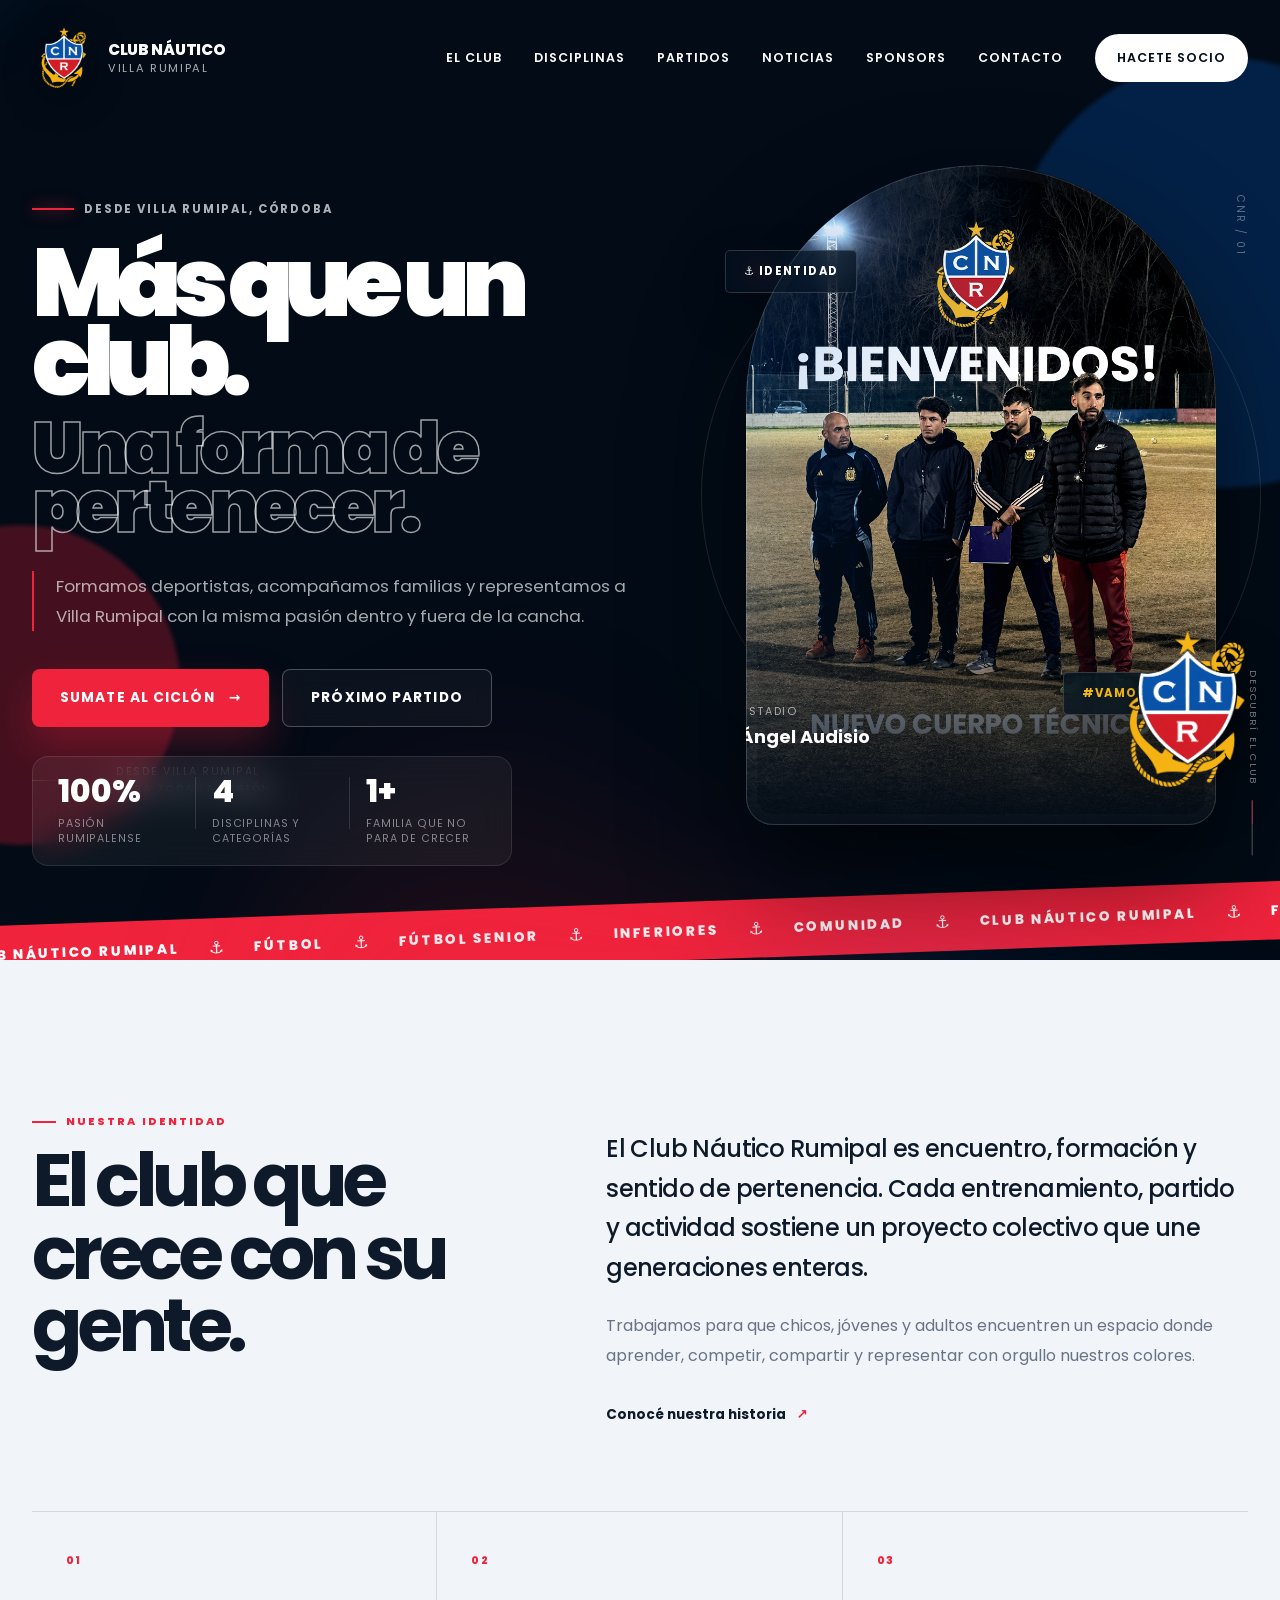
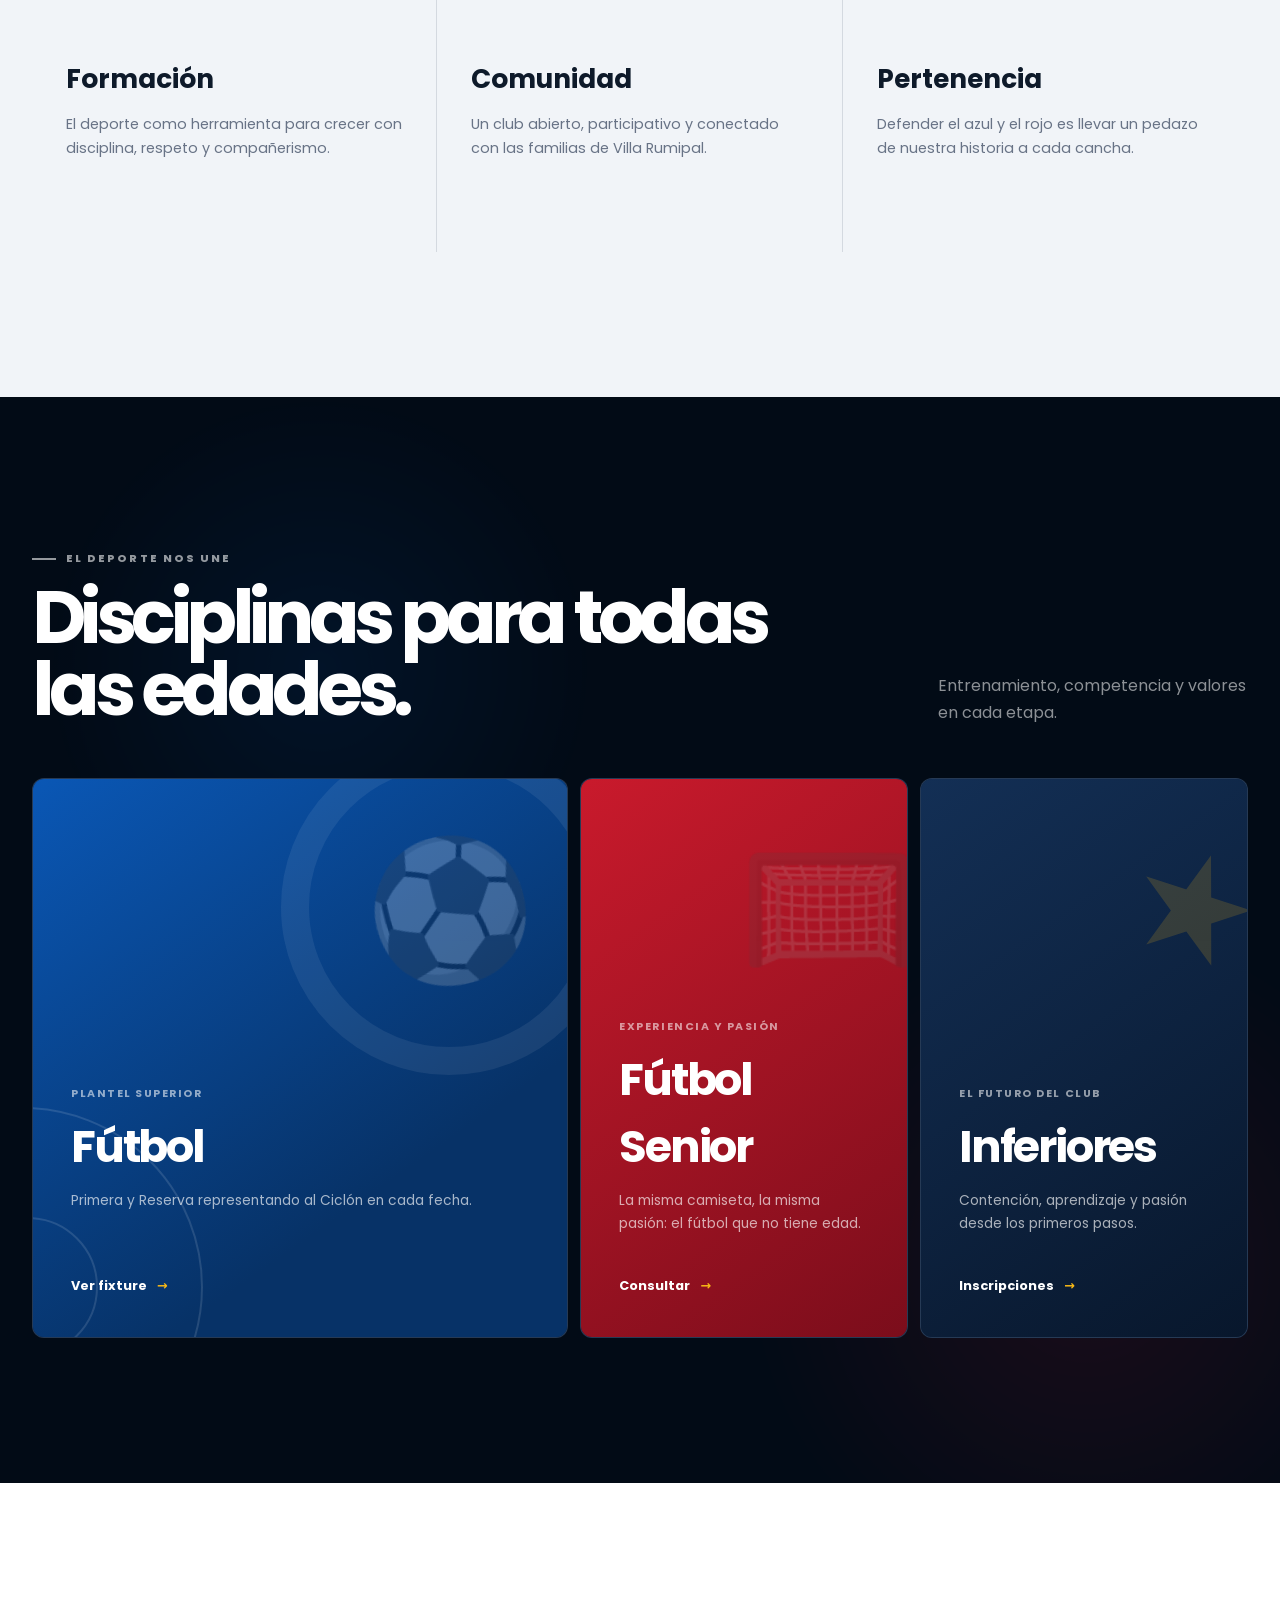
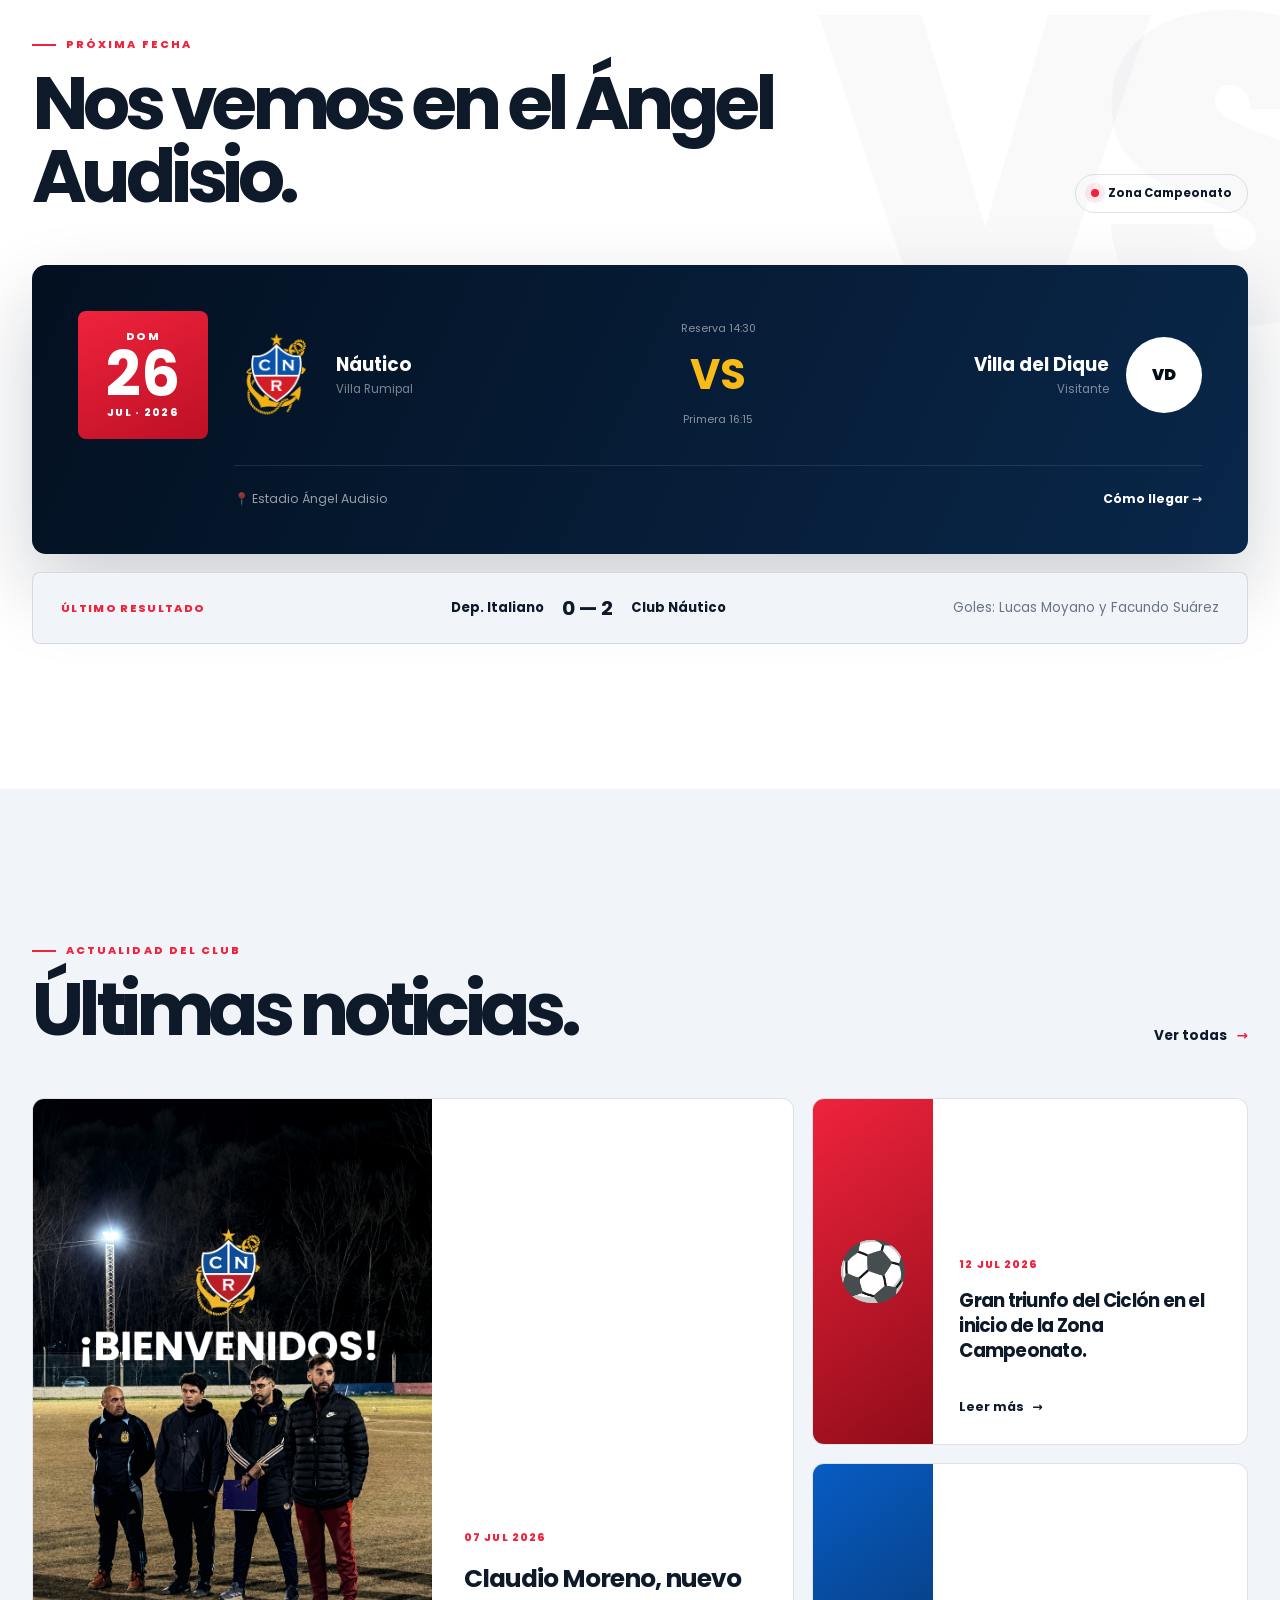
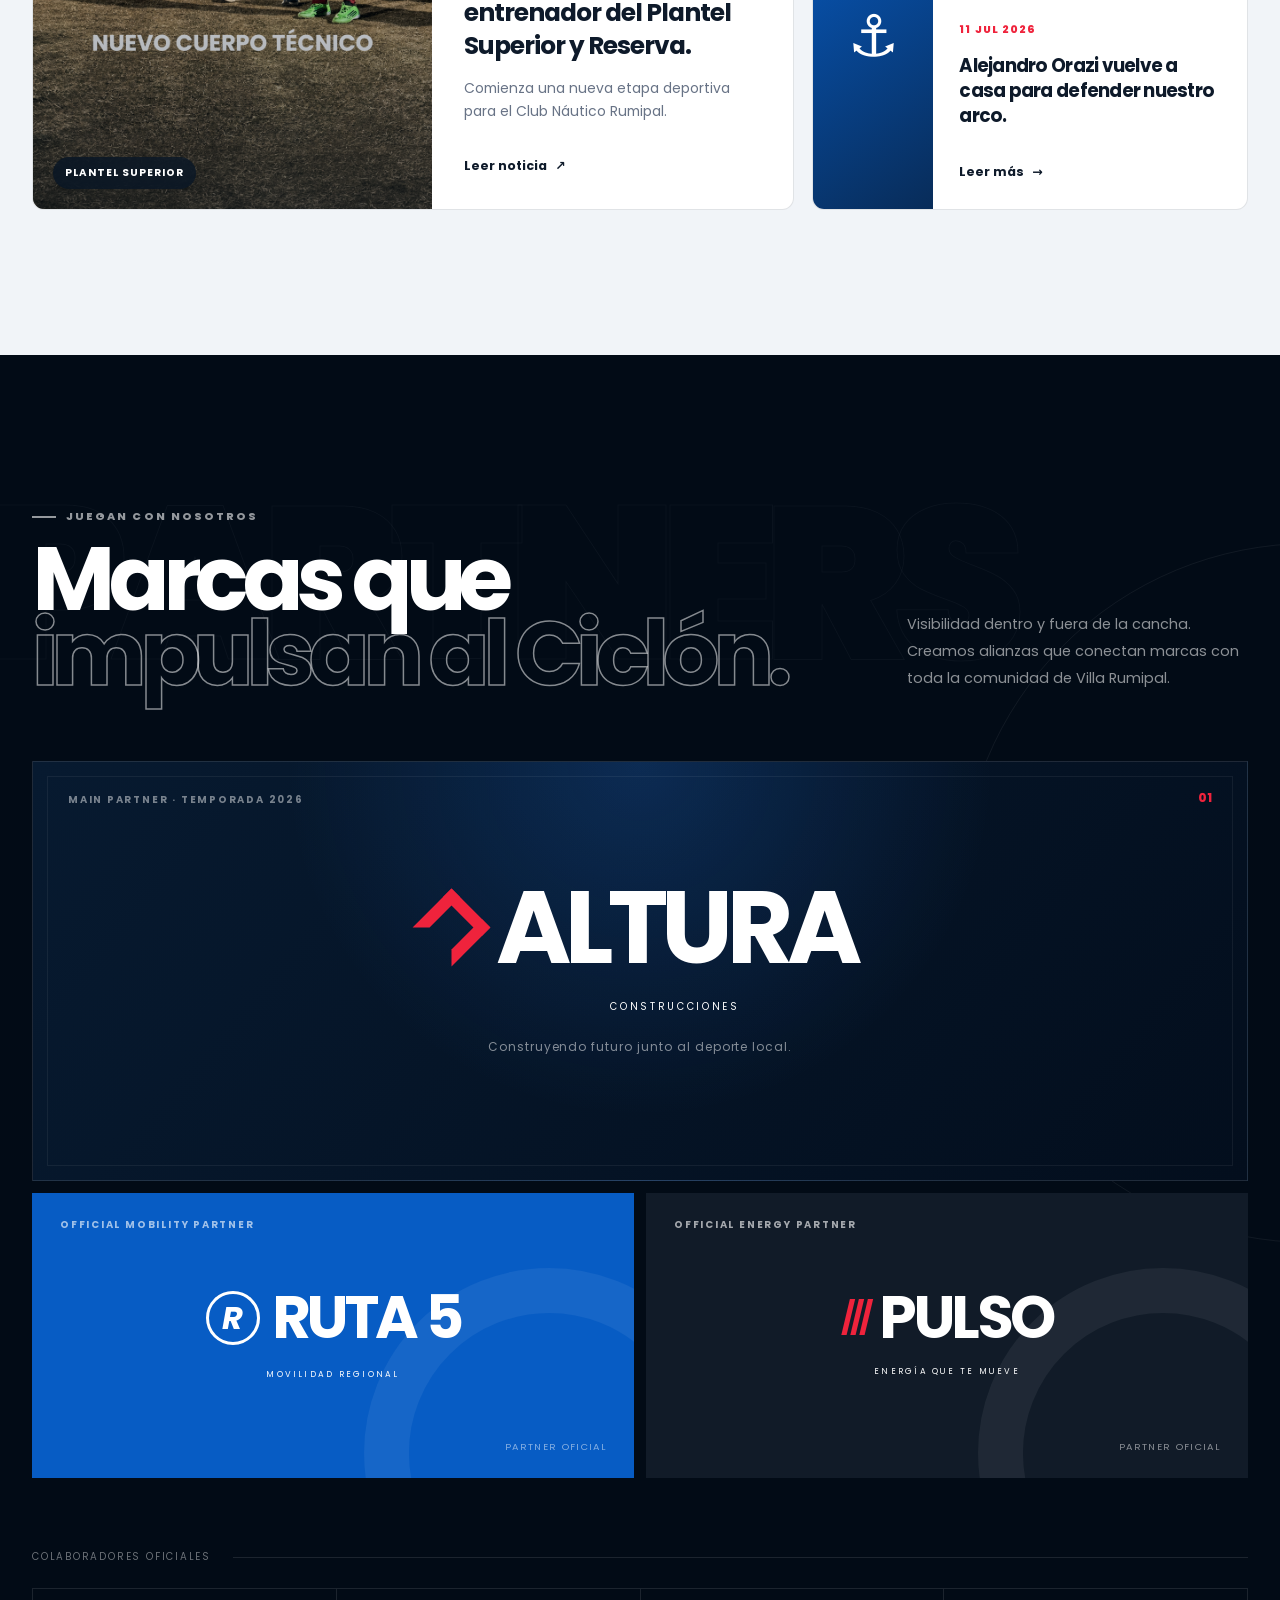
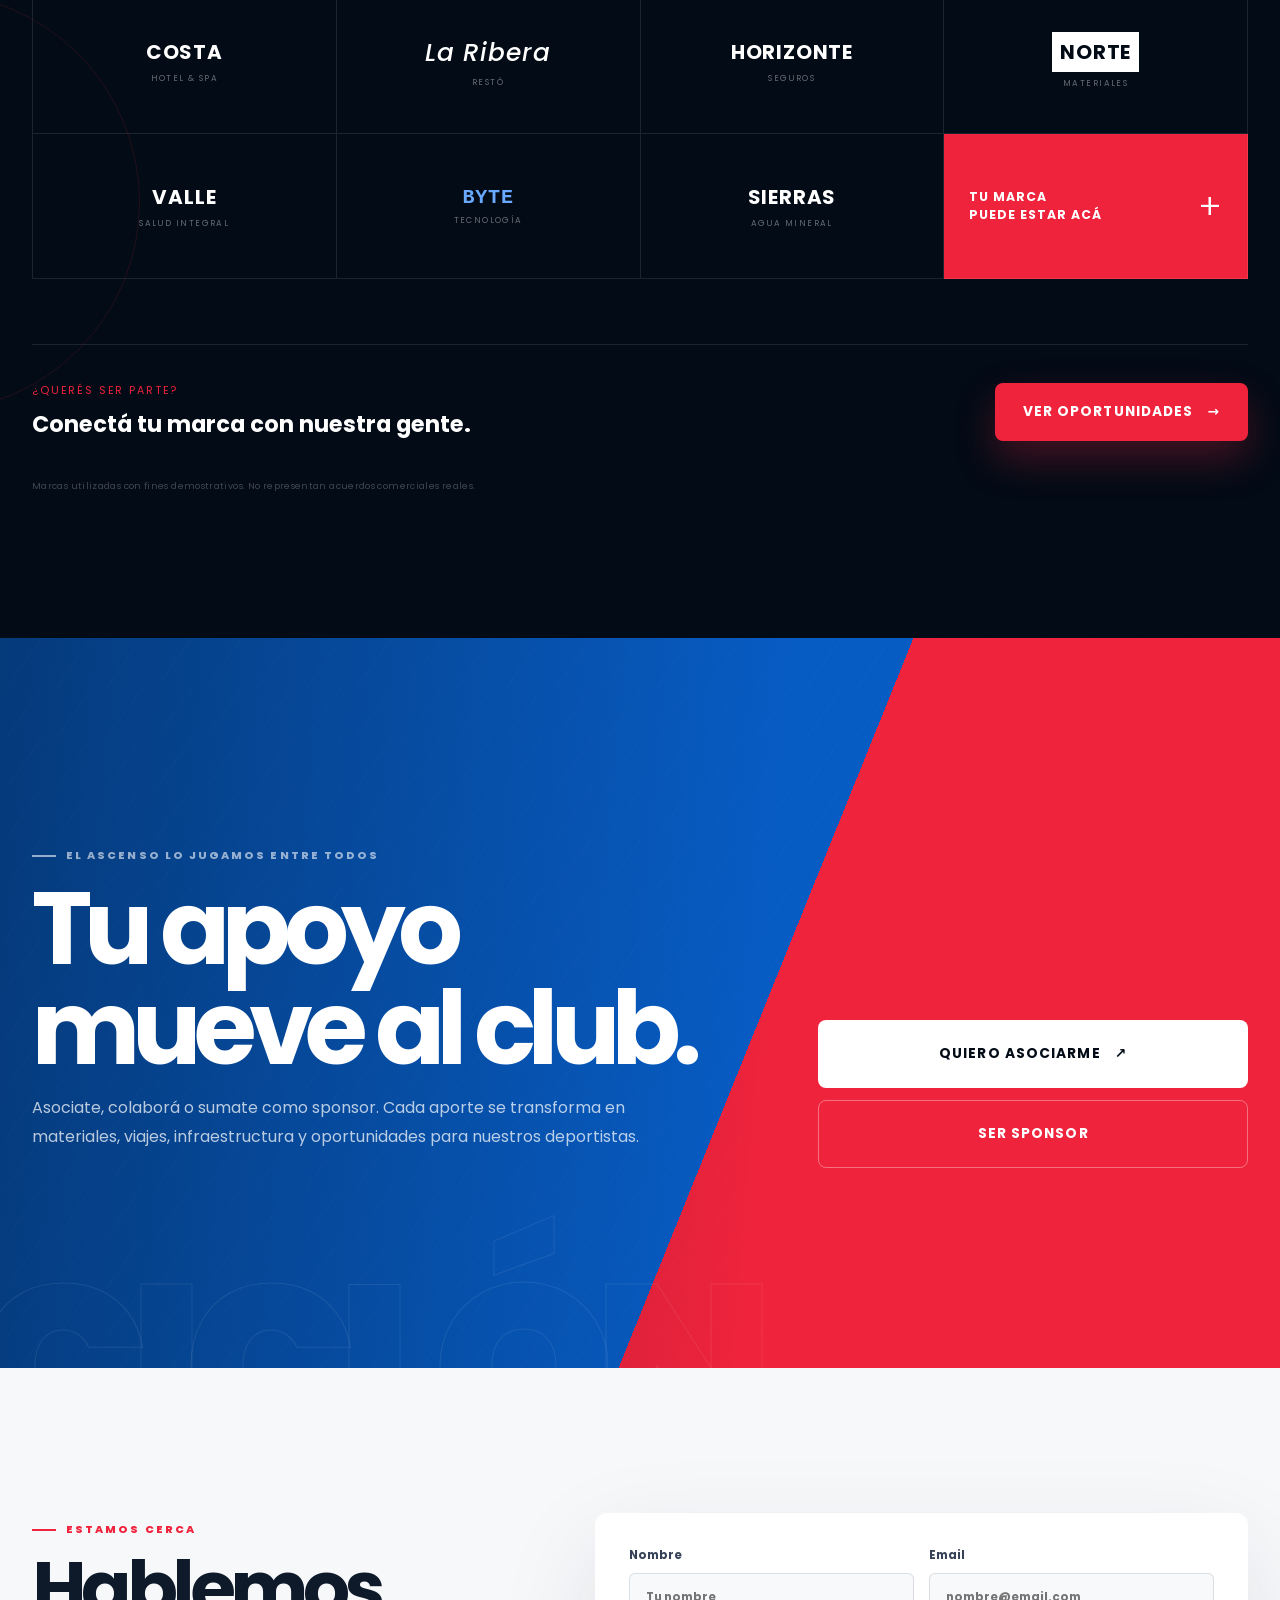
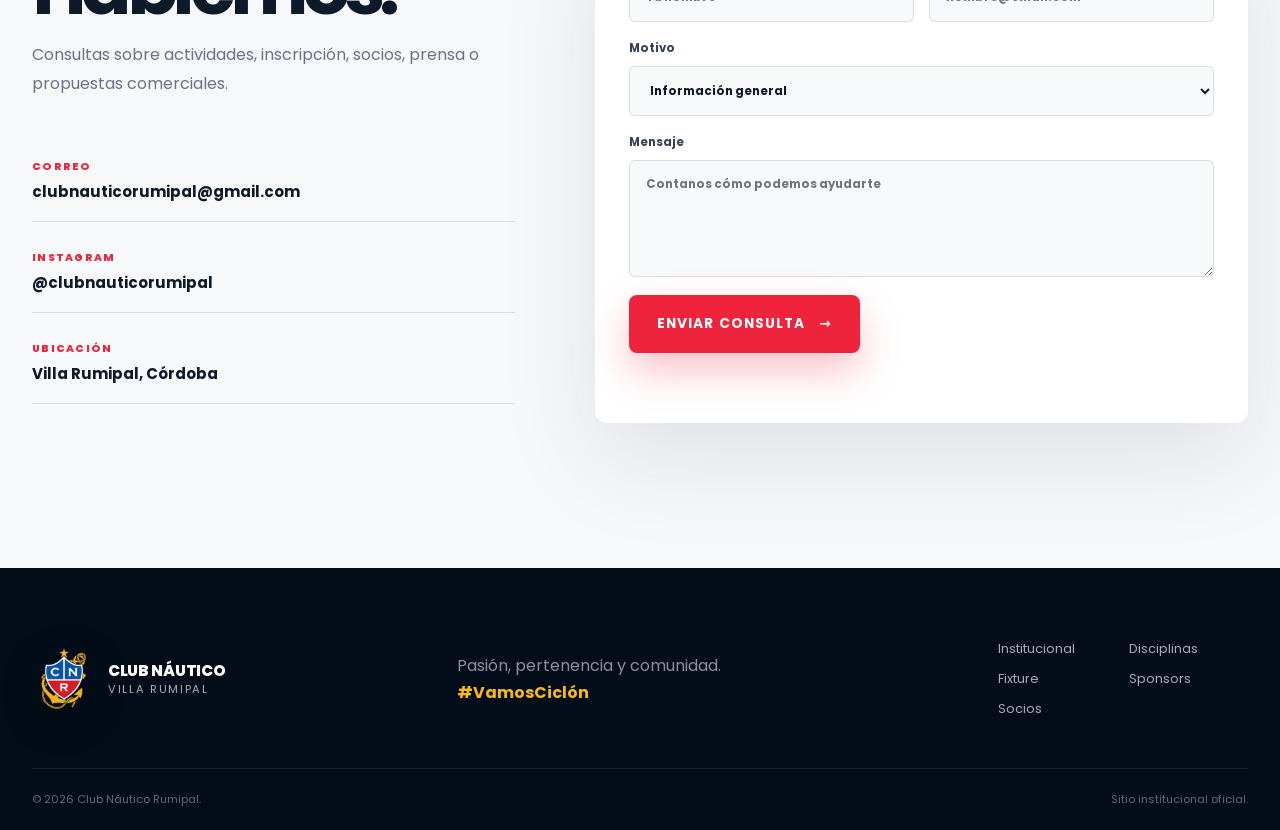
==== index.html @ 35b61c38 "Reemplazar Hockey por Fútbol Senior Co-Authored-By: Claude Opus 5.5 <noreply@anthropic.com>" ====
<!DOCTYPE html>
<html lang="es">
<head>
  <meta charset="UTF-8" />
  <meta name="viewport" content="width=device-width, initial-scale=1.0" />
  <meta name="description" content="Sitio institucional del Club Náutico Rumipal. Fútbol, fútbol senior, inferiores, socios y comunidad." />
  <meta name="theme-color" content="#07172d" />
  <title>Club Náutico Rumipal | #VamosCiclón</title>

  <link rel="preconnect" href="https://fonts.googleapis.com" />
  <link rel="preconnect" href="https://fonts.gstatic.com" crossorigin />
  <link href="https://fonts.googleapis.com/css2?family=Poppins:wght@400;500;600;700;800;900&display=swap" rel="stylesheet" />
  <link rel="icon" href="assets/logo-nautico.png" />
  <link rel="stylesheet" href="styles.css" />
</head>
<body>
  <div class="ambient-cursor" aria-hidden="true"></div>
  <div class="page-loader" aria-hidden="true">
    <img src="assets/logo-nautico.png" alt="" />
  </div>

  <header class="site-header" id="inicio">
    <div class="header-progress" aria-hidden="true"></div>
    <div class="container nav-wrap">
      <a class="brand" href="#inicio" aria-label="Club Náutico Rumipal, volver al inicio">
        <img src="assets/logo-nautico.png" alt="Escudo del Club Náutico Rumipal" />
        <span>
          <strong>Club Náutico</strong>
          <small>Villa Rumipal</small>
        </span>
      </a>

      <button class="menu-toggle" type="button" aria-label="Abrir menú" aria-expanded="false">
        <span></span><span></span>
      </button>

      <nav class="main-nav" aria-label="Navegación principal">
        <a href="#club">El club</a>
        <a href="#disciplinas">Disciplinas</a>
        <a href="#partidos">Partidos</a>
        <a href="noticias.html">Noticias</a>
        <a href="marcas.html">Sponsors</a>
        <a href="#contacto">Contacto</a>
        <a class="nav-cta" href="#socios">Hacete socio</a>
      </nav>
    </div>
  </header>

  <main>
    <section class="hero" aria-labelledby="hero-title">
      <div class="hero-grid" aria-hidden="true"></div>
      <div class="hero-glow hero-glow-blue" aria-hidden="true"></div>
      <div class="hero-glow hero-glow-red" aria-hidden="true"></div>

      <div class="container hero-content">
        <div class="hero-copy reveal">
          <div class="eyebrow"><span></span> Desde Villa Rumipal, Córdoba</div>
          <h1 id="hero-title">
            Más que un club.<br />
            <span>Una forma de pertenecer.</span>
          </h1>
          <p>
            Formamos deportistas, acompañamos familias y representamos a Villa Rumipal
            con la misma pasión dentro y fuera de la cancha.
          </p>
          <div class="hero-actions">
            <a class="button button-primary" href="#socios">Sumate al Ciclón <span>→</span></a>
            <a class="button button-ghost" href="#partidos">Próximo partido</a>
          </div>

          <div class="hero-proof">
            <span class="proof-line"></span>
            <p>Desde Villa Rumipal<br><strong>para toda la región</strong></p>
          </div>

          <div class="hero-metrics" aria-label="Datos destacados del club">
            <article>
              <strong data-counter="100">0</strong><span>%</span>
              <small>pasión rumipalense</small>
            </article>
            <article>
              <strong data-counter="4">0</strong>
              <small>disciplinas y categorías</small>
            </article>
            <article>
              <strong data-counter="1">0</strong><span>+</span>
              <small>familia que no para de crecer</small>
            </article>
          </div>
        </div>

        <div class="hero-visual reveal reveal-delay-1">
          <span class="visual-index">CNR / 01</span>
          <div class="visual-orbit orbit-one"></div>
          <div class="visual-orbit orbit-two"></div>
          <div class="hero-photo">
            <img src="assets/portada-nct.png" alt="Cuerpo técnico del Club Náutico Rumipal en el Estadio Ángel Audisio" />
            <div class="photo-shade"></div>
            <div class="photo-badge">
              <span>Estadio</span>
              <strong>Ángel Audisio</strong>
            </div>
          </div>
          <img class="hero-shield" src="assets/logo-nautico.png" alt="" aria-hidden="true" />
          <div class="floating-tag floating-tag-top">⚓ Identidad</div>
          <div class="floating-tag floating-tag-bottom">#VamosCiclón</div>
        </div>
      </div>

      <a class="scroll-cue" href="#club" aria-label="Descubrir el club">
        <span>Descubrí el club</span><i></i>
      </a>

      <div class="hero-marquee" aria-hidden="true">
        <div class="marquee-track">
          <span>CLUB NÁUTICO RUMIPAL</span><i>⚓</i><span>FÚTBOL</span><i>⚓</i><span>FÚTBOL SENIOR</span><i>⚓</i><span>INFERIORES</span><i>⚓</i><span>COMUNIDAD</span><i>⚓</i>
          <span>CLUB NÁUTICO RUMIPAL</span><i>⚓</i><span>FÚTBOL</span><i>⚓</i><span>FÚTBOL SENIOR</span><i>⚓</i><span>INFERIORES</span><i>⚓</i><span>COMUNIDAD</span><i>⚓</i>
        </div>
      </div>
    </section>

    <section class="section section-light" id="club">
      <div class="container split-layout">
        <div class="section-heading reveal">
          <span class="section-kicker">Nuestra identidad</span>
          <h2>El club que crece con su gente.</h2>
        </div>
        <div class="section-copy reveal reveal-delay-1">
          <p class="lead">
            El Club Náutico Rumipal es encuentro, formación y sentido de pertenencia.
            Cada entrenamiento, partido y actividad sostiene un proyecto colectivo que
            une generaciones enteras.
          </p>
          <p>
            Trabajamos para que chicos, jóvenes y adultos encuentren un espacio donde
            aprender, competir, compartir y representar con orgullo nuestros colores.
          </p>
          <a class="text-link" href="#historia">Conocé nuestra historia <span>↗</span></a>
        </div>
      </div>

      <div class="container value-grid" id="historia">
        <article class="value-card reveal">
          <span class="value-number">01</span>
          <h3>Formación</h3>
          <p>El deporte como herramienta para crecer con disciplina, respeto y compañerismo.</p>
        </article>
        <article class="value-card reveal reveal-delay-1">
          <span class="value-number">02</span>
          <h3>Comunidad</h3>
          <p>Un club abierto, participativo y conectado con las familias de Villa Rumipal.</p>
        </article>
        <article class="value-card reveal reveal-delay-2">
          <span class="value-number">03</span>
          <h3>Pertenencia</h3>
          <p>Defender el azul y el rojo es llevar un pedazo de nuestra historia a cada cancha.</p>
        </article>
      </div>
    </section>

    <section class="section disciplines" id="disciplinas">
      <div class="container">
        <div class="section-head-row reveal">
          <div>
            <span class="section-kicker section-kicker-light">El deporte nos une</span>
            <h2>Disciplinas para todas las edades.</h2>
          </div>
          <p>Entrenamiento, competencia y valores en cada etapa.</p>
        </div>

        <div class="discipline-grid">
          <article class="discipline-card discipline-featured reveal" tabindex="0">
            <div class="discipline-art football-art" aria-hidden="true">
              <span class="ball">⚽</span>
              <span class="field-line field-line-a"></span>
              <span class="field-line field-line-b"></span>
            </div>
            <div class="discipline-content">
              <span>Plantel superior</span>
              <h3>Fútbol</h3>
              <p>Primera y Reserva representando al Ciclón en cada fecha.</p>
              <a href="#partidos">Ver fixture <b>→</b></a>
            </div>
          </article>

          <article class="discipline-card reveal reveal-delay-1" tabindex="0">
            <div class="discipline-art senior-art" aria-hidden="true"><span>🥅</span></div>
            <div class="discipline-content">
              <span>Experiencia y pasión</span>
              <h3>Fútbol Senior</h3>
              <p>La misma camiseta, la misma pasión: el fútbol que no tiene edad.</p>
              <a href="#contacto">Consultar <b>→</b></a>
            </div>
          </article>

          <article class="discipline-card reveal reveal-delay-2" tabindex="0">
            <div class="discipline-art kids-art" aria-hidden="true"><span>★</span></div>
            <div class="discipline-content">
              <span>El futuro del club</span>
              <h3>Inferiores</h3>
              <p>Contención, aprendizaje y pasión desde los primeros pasos.</p>
              <a href="#contacto">Inscripciones <b>→</b></a>
            </div>
          </article>
        </div>
      </div>
    </section>

    <section class="section match-section" id="partidos">
      <div class="container">
        <div class="section-head-row dark reveal">
          <div>
            <span class="section-kicker">Próxima fecha</span>
            <h2>Nos vemos en el Ángel Audisio.</h2>
          </div>
          <span class="live-pill"><i></i> Zona Campeonato</span>
        </div>

        <div class="match-card reveal">
          <div class="match-date">
            <span>DOM</span>
            <strong>26</strong>
            <small>JUL · 2026</small>
          </div>

          <div class="team team-home">
            <img src="assets/logo-nautico.png" alt="Club Náutico Rumipal" />
            <div><strong>Náutico</strong><span>Villa Rumipal</span></div>
          </div>

          <div class="match-center">
            <span>Reserva 14:30</span>
            <strong>VS</strong>
            <span>Primera 16:15</span>
          </div>

          <div class="team team-away">
            <div><strong>Villa del Dique</strong><span>Visitante</span></div>
            <div class="away-placeholder" aria-label="Escudo rival no cargado">VD</div>
          </div>

          <div class="match-info">
            <span>📍 Estadio Ángel Audisio</span>
            <a href="#contacto">Cómo llegar →</a>
          </div>
        </div>

        <div class="results-strip reveal">
          <span>Último resultado</span>
          <div><b>Dep. Italiano</b><strong>0 — 2</strong><b>Club Náutico</b></div>
          <small>Goles: Lucas Moyano y Facundo Suárez</small>
        </div>
      </div>
    </section>

    <section class="section section-light" id="noticias">
      <div class="container">
        <div class="section-head-row reveal">
          <div>
            <span class="section-kicker">Actualidad del club</span>
            <h2>Últimas noticias.</h2>
          </div>
          <a class="text-link" href="noticias.html">Ver todas <span>→</span></a>
        </div>

        <div class="news-grid">
          <article class="news-card news-main reveal">
            <div class="news-image">
              <img src="assets/portada-nct.png" alt="Presentación del nuevo cuerpo técnico" />
              <span>Plantel superior</span>
            </div>
            <div class="news-content">
              <small>07 JUL 2026</small>
              <h3>Claudio Moreno, nuevo entrenador del Plantel Superior y Reserva.</h3>
              <p>Comienza una nueva etapa deportiva para el Club Náutico Rumipal.</p>
              <a href="noticias.html#nuevo-dt">Leer noticia <span>↗</span></a>
            </div>
          </article>

          <article class="news-card news-small reveal reveal-delay-1">
            <div class="news-icon news-icon-red">⚽</div>
            <div class="news-content">
              <small>12 JUL 2026</small>
              <h3>Gran triunfo del Ciclón en el inicio de la Zona Campeonato.</h3>
              <a href="noticias.html#triunfo">Leer más <span>→</span></a>
            </div>
          </article>

          <article class="news-card news-small reveal reveal-delay-2">
            <div class="news-icon news-icon-blue">⚓</div>
            <div class="news-content">
              <small>11 JUL 2026</small>
              <h3>Alejandro Orazi vuelve a casa para defender nuestro arco.</h3>
              <a href="noticias.html#regreso">Leer más <span>→</span></a>
            </div>
          </article>
        </div>
      </div>
    </section>

    <section class="section sponsors-section" id="sponsors">
      <div class="sponsor-orbit sponsor-orbit-one" aria-hidden="true"></div>
      <div class="sponsor-orbit sponsor-orbit-two" aria-hidden="true"></div>
      <div class="container">
        <div class="sponsors-heading reveal">
          <div>
            <span class="section-kicker section-kicker-light">Juegan con nosotros</span>
            <h2>Marcas que<br><em>impulsan al Ciclón.</em></h2>
          </div>
          <p>Visibilidad dentro y fuera de la cancha. Creamos alianzas que conectan marcas con toda la comunidad de Villa Rumipal.</p>
        </div>

        <div class="sponsor-main reveal">
          <div class="sponsor-level">Main partner · Temporada 2026</div>
          <div class="fictional-logo logo-altura"><i></i><strong>ALTURA</strong><span>CONSTRUCCIONES</span></div>
          <p>Construyendo futuro junto al deporte local.</p>
          <span class="sponsor-number">01</span>
        </div>

        <div class="sponsor-secondary-grid">
          <article class="sponsor-secondary reveal">
            <span class="sponsor-level">Official mobility partner</span>
            <div class="fictional-logo logo-ruta"><b>R</b><strong>RUTA 5</strong><span>Movilidad regional</span></div>
            <small>Partner oficial</small>
          </article>
          <article class="sponsor-secondary sponsor-secondary-red reveal reveal-delay-1">
            <span class="sponsor-level">Official energy partner</span>
            <div class="fictional-logo logo-pulso"><b>///</b><strong>PULSO</strong><span>Energía que te mueve</span></div>
            <small>Partner oficial</small>
          </article>
        </div>

        <div class="sponsor-supporters reveal">
          <div class="supporters-title"><span>Colaboradores oficiales</span><i></i></div>
          <div class="supporters-grid">
            <div class="supporter-logo"><strong>COSTA</strong><span>Hotel &amp; Spa</span></div>
            <div class="supporter-logo supporter-script"><strong>La Ribera</strong><span>Restó</span></div>
            <div class="supporter-logo"><strong>HORIZONTE</strong><span>Seguros</span></div>
            <div class="supporter-logo supporter-block"><strong>NORTE</strong><span>Materiales</span></div>
            <div class="supporter-logo"><strong>VALLE</strong><span>Salud integral</span></div>
            <div class="supporter-logo supporter-tech"><strong>BYTE</strong><span>Tecnología</span></div>
            <div class="supporter-logo"><strong>SIERRAS</strong><span>Agua mineral</span></div>
            <a class="supporter-open" href="#contacto"><span>Tu marca<br>puede estar acá</span><b>+</b></a>
          </div>
        </div>

        <div class="sponsor-cta reveal">
          <div><span>¿Querés ser parte?</span><strong>Conectá tu marca con nuestra gente.</strong></div>
          <a class="button button-primary" href="#contacto">Ver oportunidades <span>→</span></a>
        </div>
        <p class="sponsor-demo-note">Marcas utilizadas con fines demostrativos. No representan acuerdos comerciales reales.</p>
      </div>
    </section>

    <section class="membership" id="socios">
      <div class="membership-noise" aria-hidden="true"></div>
      <div class="container membership-inner reveal">
        <div>
          <span class="section-kicker section-kicker-light">El ascenso lo jugamos entre todos</span>
          <h2>Tu apoyo mueve al club.</h2>
          <p>
            Asociate, colaborá o sumate como sponsor. Cada aporte se transforma en
            materiales, viajes, infraestructura y oportunidades para nuestros deportistas.
          </p>
        </div>
        <div class="membership-actions">
          <a class="button button-white" href="https://wa.me/5490000000000" target="_blank" rel="noopener">Quiero asociarme <span>↗</span></a>
          <a class="button button-outline-white" href="#contacto">Ser sponsor</a>
        </div>
      </div>
      <div class="membership-word" aria-hidden="true">CICLÓN</div>
    </section>

    <section class="section contact-section" id="contacto">
      <div class="container contact-grid">
        <div class="contact-copy reveal">
          <span class="section-kicker">Estamos cerca</span>
          <h2>Hablemos.</h2>
          <p>Consultas sobre actividades, inscripción, socios, prensa o propuestas comerciales.</p>

          <div class="contact-list">
            <a href="mailto:clubnauticorumipal@gmail.com"><span>Correo</span><strong>clubnauticorumipal@gmail.com</strong></a>
            <a href="https://instagram.com" target="_blank" rel="noopener"><span>Instagram</span><strong>@clubnauticorumipal</strong></a>
            <div><span>Ubicación</span><strong>Villa Rumipal, Córdoba</strong></div>
          </div>
        </div>

        <form class="contact-form reveal reveal-delay-1" id="contactForm">
          <div class="form-row">
            <label>
              Nombre
              <input type="text" name="nombre" placeholder="Tu nombre" required />
            </label>
            <label>
              Email
              <input type="email" name="email" placeholder="nombre@email.com" required />
            </label>
          </div>
          <label>
            Motivo
            <select name="motivo">
              <option>Información general</option>
              <option>Inscripciones deportivas</option>
              <option>Socios</option>
              <option>Sponsors</option>
              <option>Prensa</option>
            </select>
          </label>
          <label>
            Mensaje
            <textarea name="mensaje" rows="5" placeholder="Contanos cómo podemos ayudarte" required></textarea>
          </label>
          <button class="button button-primary" type="submit">Enviar consulta <span>→</span></button>
          <p class="form-status" role="status" aria-live="polite"></p>
        </form>
      </div>
    </section>
  </main>

  <footer class="site-footer">
    <div class="container footer-top">
      <a class="brand footer-brand" href="#inicio">
        <img src="assets/logo-nautico.png" alt="Escudo del Club Náutico Rumipal" />
        <span><strong>Club Náutico</strong><small>Villa Rumipal</small></span>
      </a>
      <p>Pasión, pertenencia y comunidad.<br /><b>#VamosCiclón</b></p>
      <div class="footer-links">
        <a href="#club">Institucional</a>
        <a href="#disciplinas">Disciplinas</a>
        <a href="#partidos">Fixture</a>
        <a href="marcas.html">Sponsors</a>
        <a href="#socios">Socios</a>
      </div>
    </div>
    <div class="container footer-bottom">
      <span>© <span id="year"></span> Club Náutico Rumipal.</span>
      <span>Sitio institucional oficial.</span>
    </div>
  </footer>

  <button class="back-to-top" aria-label="Volver arriba">↑</button>
  <script src="script.js"></script>
</body>
</html>
---- styles.css ----
:root {
  --blue: #0a53a8;
  --blue-bright: #176bd3;
  --red: #e31b2d;
  --red-dark: #b80f20;
  --navy: #061426;
  --navy-2: #0a1c35;
  --gold: #f9b916;
  --white: #ffffff;
  --off-white: #f4f6f9;
  --text: #0e1a2a;
  --muted: #687386;
  --border: rgba(7, 26, 48, 0.12);
  --shadow: 0 30px 80px rgba(4, 16, 35, 0.16);
  --radius-lg: 32px;
  --radius-md: 22px;
  --container: min(1180px, calc(100% - 40px));
}

* { box-sizing: border-box; }
html { scroll-behavior: smooth; }
body {
  margin: 0;
  font-family: "Poppins", system-ui, -apple-system, BlinkMacSystemFont, "Segoe UI", sans-serif;
  color: var(--text);
  background: var(--off-white);
  overflow-x: hidden;
}
body.menu-open { overflow: hidden; }
a { color: inherit; text-decoration: none; }
img { display: block; max-width: 100%; }
button, input, textarea, select { font: inherit; }
button { cursor: pointer; }
.container { width: var(--container); margin-inline: auto; }

.page-loader {
  position: fixed;
  inset: 0;
  z-index: 9999;
  display: grid;
  place-items: center;
  background: var(--navy);
  transition: opacity .55s ease, visibility .55s ease;
}
.page-loader::after {
  content: "";
  position: absolute;
  width: 150px;
  height: 150px;
  border: 1px solid rgba(255,255,255,.16);
  border-top-color: var(--red);
  border-radius: 50%;
  animation: spin 1s linear infinite;
}
.page-loader img { width: 94px; position: relative; z-index: 1; }
.page-loader.hidden { opacity: 0; visibility: hidden; }
@keyframes spin { to { transform: rotate(360deg); } }

.site-header {
  position: fixed;
  top: 0;
  left: 0;
  right: 0;
  z-index: 1000;
  color: white;
  transition: background .3s ease, box-shadow .3s ease, backdrop-filter .3s ease;
}
.site-header.scrolled {
  background: rgba(5, 18, 35, .9);
  backdrop-filter: blur(18px);
  box-shadow: 0 15px 45px rgba(0,0,0,.16);
}
.header-progress {
  position: absolute;
  left: 0;
  bottom: 0;
  width: 0;
  height: 2px;
  background: linear-gradient(90deg, var(--blue-bright), var(--red));
}
.nav-wrap { height: 92px; display: flex; align-items: center; justify-content: space-between; gap: 28px; }
.brand { display: inline-flex; align-items: center; gap: 12px; position: relative; z-index: 2; }
.brand img { width: 56px; height: 60px; object-fit: contain; }
.brand span { display: grid; line-height: 1.05; }
.brand strong { font-size: .96rem; font-weight: 800; text-transform: uppercase; letter-spacing: .02em; }
.brand small { margin-top: 5px; opacity: .68; font-size: .7rem; text-transform: uppercase; letter-spacing: .15em; }
.main-nav { display: flex; align-items: center; gap: 28px; font-size: .84rem; font-weight: 600; }
.main-nav > a:not(.nav-cta) { position: relative; }
.main-nav > a:not(.nav-cta)::after {
  content: "";
  position: absolute;
  left: 0;
  bottom: -8px;
  width: 0;
  height: 2px;
  background: var(--red);
  transition: width .25s ease;
}
.main-nav > a:hover::after { width: 100%; }
.nav-cta { padding: 13px 19px; border-radius: 999px; background: var(--red); box-shadow: 0 12px 25px rgba(227,27,45,.28); }
.nav-cta:hover { background: #f12c3f; transform: translateY(-1px); }
.menu-toggle { display: none; background: none; border: 0; width: 45px; height: 45px; position: relative; z-index: 3; }
.menu-toggle span { position: absolute; left: 10px; width: 25px; height: 2px; background: white; transition: .3s ease; }
.menu-toggle span:first-child { top: 17px; }
.menu-toggle span:last-child { top: 26px; }
.menu-toggle.active span:first-child { top: 21px; transform: rotate(45deg); }
.menu-toggle.active span:last-child { top: 21px; transform: rotate(-45deg); }

.hero {
  position: relative;
  min-height: 950px;
  display: grid;
  align-items: center;
  overflow: hidden;
  color: white;
  background:
    radial-gradient(circle at 65% 30%, rgba(27, 105, 207, .18), transparent 30%),
    linear-gradient(135deg, #04101f 0%, #071a32 58%, #061426 100%);
}
.hero::after {
  content: "";
  position: absolute;
  inset: auto -8% -35% 35%;
  height: 600px;
  border-radius: 50%;
  background: linear-gradient(130deg, rgba(10,83,168,.3), rgba(227,27,45,.16));
  filter: blur(60px);
  transform: rotate(-10deg);
}
.hero-grid {
  position: absolute;
  inset: 0;
  opacity: .17;
  background-image:
    linear-gradient(rgba(255,255,255,.08) 1px, transparent 1px),
    linear-gradient(90deg, rgba(255,255,255,.08) 1px, transparent 1px);
  background-size: 84px 84px;
  mask-image: linear-gradient(to bottom, black 0%, transparent 88%);
}
.hero-glow { position: absolute; border-radius: 50%; filter: blur(2px); opacity: .28; }
.hero-glow-blue { width: 430px; height: 430px; top: 6%; right: -160px; background: var(--blue); }
.hero-glow-red { width: 320px; height: 320px; bottom: 12%; left: -140px; background: var(--red); }
.hero-content { display: grid; grid-template-columns: 1.05fr .95fr; gap: 70px; align-items: center; padding: 140px 0 150px; position: relative; z-index: 2; }
.eyebrow, .section-kicker { display: inline-flex; align-items: center; gap: 10px; font-size: .72rem; font-weight: 700; letter-spacing: .16em; text-transform: uppercase; }
.eyebrow { color: rgba(255,255,255,.7); }
.eyebrow span { width: 34px; height: 2px; background: var(--red); }
.hero h1 { margin: 24px 0 25px; font-size: clamp(3.5rem, 6.6vw, 6.8rem); line-height: .91; letter-spacing: -.065em; font-weight: 900; }
.hero h1 span { display: inline-block; color: transparent; -webkit-text-stroke: 1.5px rgba(255,255,255,.7); }
.hero-copy > p { max-width: 660px; margin: 0; color: rgba(255,255,255,.7); font-size: 1.02rem; line-height: 1.8; }
.hero-actions { display: flex; gap: 13px; margin-top: 35px; flex-wrap: wrap; }
.button { min-height: 54px; display: inline-flex; align-items: center; justify-content: center; gap: 14px; padding: 0 24px; border: 0; border-radius: 999px; font-size: .86rem; font-weight: 700; transition: transform .2s ease, box-shadow .2s ease, background .2s ease; }
.button:hover { transform: translateY(-2px); }
.button-primary { color: white; background: var(--red); box-shadow: 0 18px 35px rgba(227,27,45,.27); }
.button-primary:hover { background: #f42a3d; box-shadow: 0 20px 45px rgba(227,27,45,.4); }
.button-ghost { color: white; border: 1px solid rgba(255,255,255,.25); background: rgba(255,255,255,.04); backdrop-filter: blur(10px); }
.button-ghost:hover { background: rgba(255,255,255,.09); }
.hero-metrics { display: flex; gap: 34px; margin-top: 52px; }
.hero-metrics article { position: relative; min-width: 115px; }
.hero-metrics article:not(:last-child)::after { content: ""; position: absolute; top: 2px; right: -18px; width: 1px; height: 52px; background: rgba(255,255,255,.13); }
.hero-metrics strong, .hero-metrics > article > span { font-size: 2rem; font-weight: 800; line-height: 1; }
.hero-metrics small { display: block; margin-top: 7px; max-width: 120px; color: rgba(255,255,255,.48); font-size: .67rem; line-height: 1.45; text-transform: uppercase; letter-spacing: .08em; }

.hero-visual { position: relative; min-height: 650px; display: grid; place-items: center; }
.hero-photo { position: relative; width: min(430px, 85%); aspect-ratio: .76; overflow: hidden; border-radius: 220px 220px 42px 42px; box-shadow: 0 45px 100px rgba(0,0,0,.36); border: 1px solid rgba(255,255,255,.18); }
.hero-photo img { width: 100%; height: 100%; object-fit: cover; object-position: center; transform: scale(1.03); }
.photo-shade { position: absolute; inset: 0; background: linear-gradient(to top, rgba(2,10,20,.8), transparent 48%, rgba(3,14,27,.28)); }
.photo-badge { position: absolute; left: 26px; bottom: 28px; display: grid; }
.photo-badge span { color: rgba(255,255,255,.6); font-size: .68rem; text-transform: uppercase; letter-spacing: .15em; }
.photo-badge strong { margin-top: 3px; font-size: 1.12rem; }
.hero-shield { position: absolute; width: 150px; right: 0; bottom: 48px; filter: drop-shadow(0 20px 25px rgba(0,0,0,.38)); animation: floatShield 5s ease-in-out infinite; }
@keyframes floatShield { 50% { transform: translateY(-12px) rotate(2deg); } }
.visual-orbit { position: absolute; border-radius: 50%; border: 1px solid rgba(255,255,255,.12); }
.orbit-one { width: 560px; height: 560px; animation: spin 28s linear infinite; }
.orbit-one::after { content: ""; position: absolute; top: 50px; left: 50px; width: 12px; height: 12px; border-radius: 50%; background: var(--red); box-shadow: 0 0 25px var(--red); }
.orbit-two { width: 470px; height: 470px; border-style: dashed; animation: spin 40s linear infinite reverse; }
.floating-tag { position: absolute; padding: 12px 18px; border-radius: 999px; background: rgba(4,17,33,.72); border: 1px solid rgba(255,255,255,.16); backdrop-filter: blur(12px); font-size: .72rem; font-weight: 700; box-shadow: 0 20px 45px rgba(0,0,0,.25); }
.floating-tag-top { top: 100px; left: 2%; }
.floating-tag-bottom { right: 5%; bottom: 125px; color: var(--gold); }

.hero-marquee { position: absolute; left: 0; right: 0; bottom: 0; overflow: hidden; border-top: 1px solid rgba(255,255,255,.08); border-bottom: 1px solid rgba(255,255,255,.08); background: rgba(255,255,255,.025); transform: rotate(-1.5deg) scale(1.04); }
.marquee-track { width: max-content; display: flex; align-items: center; gap: 28px; padding: 19px 0; animation: marquee 26s linear infinite; }
.marquee-track span { font-size: .8rem; font-weight: 800; letter-spacing: .16em; }
.marquee-track i { color: var(--red); font-style: normal; }
@keyframes marquee { to { transform: translateX(-50%); } }

.section { padding: 120px 0; }
.section-light { background: var(--off-white); }
.split-layout { display: grid; grid-template-columns: .85fr 1.15fr; gap: 100px; align-items: start; }
.section-kicker { color: var(--red); }
.section-kicker-light { color: rgba(255,255,255,.58); }
.section-heading h2, .section-head-row h2, .contact-copy h2, .membership h2 {
  margin: 14px 0 0;
  font-size: clamp(2.4rem, 5vw, 4.7rem);
  line-height: .98;
  letter-spacing: -.055em;
}
.section-copy .lead { font-size: 1.35rem; line-height: 1.65; font-weight: 500; color: var(--text); }
.section-copy p { color: var(--muted); line-height: 1.85; }
.text-link { display: inline-flex; align-items: center; gap: 10px; margin-top: 18px; font-size: .85rem; font-weight: 700; }
.text-link span { color: var(--red); transition: transform .2s; }
.text-link:hover span { transform: translate(3px, -2px); }

.value-grid { display: grid; grid-template-columns: repeat(3, 1fr); gap: 18px; margin-top: 85px; }
.value-card { min-height: 305px; padding: 34px; border: 1px solid var(--border); border-radius: var(--radius-md); background: white; transition: transform .3s ease, box-shadow .3s ease, border-color .3s ease; }
.value-card:hover { transform: translateY(-8px); box-shadow: var(--shadow); border-color: transparent; }
.value-number { color: var(--red); font-size: .75rem; font-weight: 800; letter-spacing: .14em; }
.value-card h3 { margin: 88px 0 13px; font-size: 1.65rem; }
.value-card p { margin: 0; color: var(--muted); line-height: 1.7; font-size: .9rem; }

.disciplines { color: white; background: var(--navy); position: relative; overflow: hidden; }
.disciplines::before { content: ""; position: absolute; inset: 0; opacity: .1; background-image: radial-gradient(circle at 25% 25%, var(--blue) 0, transparent 22%), radial-gradient(circle at 85% 80%, var(--red) 0, transparent 25%); }
.section-head-row { position: relative; display: flex; justify-content: space-between; align-items: end; gap: 40px; margin-bottom: 52px; }
.section-head-row h2 { max-width: 750px; }
.section-head-row > p { max-width: 310px; margin: 0; color: rgba(255,255,255,.55); line-height: 1.7; }
.discipline-grid { position: relative; display: grid; grid-template-columns: 1.3fr .85fr .85fr; gap: 18px; }
.discipline-card { position: relative; min-height: 470px; overflow: hidden; border-radius: var(--radius-lg); background: #0d2442; border: 1px solid rgba(255,255,255,.1); isolation: isolate; transition: transform .35s ease, border-color .35s ease; }
.discipline-card:hover, .discipline-card:focus { transform: translateY(-8px); border-color: rgba(255,255,255,.25); outline: none; }
.discipline-art { position: absolute; inset: 0; overflow: hidden; z-index: -1; }
.football-art { background: linear-gradient(145deg, #0a57b5, #073267 70%); }
.football-art::before { content: ""; position: absolute; width: 280px; height: 280px; right: -50px; top: -40px; border-radius: 50%; border: 28px solid rgba(255,255,255,.07); }
.ball { position: absolute; right: 32px; top: 28px; font-size: 8.5rem; filter: grayscale(1); opacity: .22; transform: rotate(-14deg); }
.field-line { position: absolute; border: 2px solid rgba(255,255,255,.12); border-radius: 50%; }
.field-line-a { width: 360px; height: 360px; left: -190px; bottom: -130px; }
.field-line-b { width: 140px; height: 140px; left: -75px; bottom: -20px; }
.senior-art { background: linear-gradient(145deg, #c91a2c, #7b0d1b); }
.senior-art span, .kids-art span { position: absolute; right: -12px; top: 20px; font-size: 9rem; opacity: .17; filter: grayscale(1); }
.kids-art { background: linear-gradient(145deg, #132f55, #08172c); }
.kids-art span { color: var(--gold); filter: none; transform: rotate(18deg); }
.discipline-content { position: absolute; left: 30px; right: 30px; bottom: 31px; }
.discipline-content > span { color: rgba(255,255,255,.56); font-size: .68rem; font-weight: 700; text-transform: uppercase; letter-spacing: .14em; }
.discipline-content h3 { margin: 9px 0 10px; font-size: 2.1rem; }
.discipline-content p { min-height: 60px; margin: 0 0 22px; color: rgba(255,255,255,.65); line-height: 1.65; font-size: .86rem; }
.discipline-content a { display: inline-flex; gap: 10px; align-items: center; font-size: .8rem; font-weight: 700; }
.discipline-content a b { color: var(--gold); }

.match-section { background: white; }
.section-head-row.dark > p { color: var(--muted); }
.live-pill { display: inline-flex; align-items: center; gap: 9px; padding: 10px 15px; border: 1px solid var(--border); border-radius: 999px; font-size: .72rem; font-weight: 700; }
.live-pill i { width: 8px; height: 8px; border-radius: 50%; background: var(--red); box-shadow: 0 0 0 6px rgba(227,27,45,.09); }
.match-card { display: grid; grid-template-columns: 130px 1fr 170px 1fr; align-items: center; gap: 26px; padding: 32px; border-radius: 30px; background: var(--navy); color: white; box-shadow: 0 35px 80px rgba(6,20,38,.2); }
.match-date { align-self: stretch; display: grid; place-items: center; align-content: center; padding: 18px; border-radius: 22px; background: linear-gradient(155deg, var(--red), var(--red-dark)); }
.match-date span, .match-date small { font-size: .66rem; font-weight: 800; letter-spacing: .12em; }
.match-date strong { font-size: 3.8rem; line-height: 1; }
.team { display: flex; align-items: center; gap: 17px; }
.team img { width: 85px; height: 91px; object-fit: contain; }
.team div { display: grid; }
.team strong { font-size: 1.15rem; }
.team span { color: rgba(255,255,255,.48); font-size: .72rem; margin-top: 3px; }
.team-away { justify-content: flex-end; text-align: right; }
.away-placeholder { width: 76px; height: 76px; display: grid !important; place-items: center; border-radius: 50%; background: white; color: var(--navy); font-size: 1rem; font-weight: 900; }
.match-center { display: grid; justify-items: center; gap: 6px; padding: 0 10px; }
.match-center strong { font-size: 2.6rem; color: var(--gold); }
.match-center span { font-size: .68rem; color: rgba(255,255,255,.52); white-space: nowrap; }
.match-info { grid-column: 2 / -1; display: flex; justify-content: space-between; padding-top: 24px; border-top: 1px solid rgba(255,255,255,.1); font-size: .77rem; }
.match-info span { color: rgba(255,255,255,.58); }
.match-info a { font-weight: 700; }
.results-strip { margin-top: 18px; display: grid; grid-template-columns: .7fr 1.5fr 1fr; gap: 30px; align-items: center; padding: 20px 28px; border: 1px solid var(--border); border-radius: 20px; background: var(--off-white); }
.results-strip > span { color: var(--red); font-size: .7rem; font-weight: 800; text-transform: uppercase; letter-spacing: .12em; }
.results-strip > div { display: flex; align-items: center; justify-content: center; gap: 18px; font-size: .82rem; }
.results-strip strong { font-size: 1.25rem; }
.results-strip small { color: var(--muted); text-align: right; }

.news-grid { display: grid; grid-template-columns: 1.4fr .8fr; gap: 18px; }
.news-card { overflow: hidden; border-radius: var(--radius-md); background: white; border: 1px solid var(--border); transition: transform .3s ease, box-shadow .3s ease; }
.news-card:hover { transform: translateY(-6px); box-shadow: var(--shadow); }
.news-main { grid-row: span 2; display: grid; grid-template-columns: 1.05fr .95fr; min-height: 550px; }
.news-image { position: relative; overflow: hidden; min-height: 320px; }
.news-image img { width: 100%; height: 100%; object-fit: cover; object-position: center; transition: transform .6s ease; }
.news-card:hover .news-image img { transform: scale(1.04); }
.news-image::after { content: ""; position: absolute; inset: 0; background: linear-gradient(to top, rgba(4,16,32,.5), transparent 55%); }
.news-image > span { position: absolute; left: 20px; bottom: 20px; z-index: 1; padding: 8px 12px; border-radius: 999px; background: rgba(5,20,38,.72); backdrop-filter: blur(10px); color: white; font-size: .64rem; font-weight: 700; text-transform: uppercase; letter-spacing: .1em; }
.news-content { padding: 32px; align-self: end; }
.news-content small { color: var(--red); font-size: .67rem; font-weight: 800; letter-spacing: .1em; }
.news-content h3 { margin: 14px 0 14px; font-size: 1.55rem; line-height: 1.35; letter-spacing: -.025em; }
.news-content p { color: var(--muted); line-height: 1.65; font-size: .87rem; }
.news-content a { display: inline-flex; gap: 8px; margin-top: 20px; font-size: .78rem; font-weight: 700; }
.news-small { display: grid; grid-template-columns: 120px 1fr; min-height: 266px; }
.news-small .news-content { padding: 26px; }
.news-small .news-content h3 { font-size: 1.15rem; }
.news-icon { display: grid; place-items: center; font-size: 3.6rem; color: white; }
.news-icon-red { background: linear-gradient(145deg, var(--red), #8f0c19); }
.news-icon-blue { background: linear-gradient(145deg, var(--blue), #082c59); }

.membership { position: relative; min-height: 610px; overflow: hidden; display: grid; align-items: center; color: white; background: linear-gradient(120deg, var(--blue) 0 52%, var(--red) 52% 100%); }
.membership::before { content: ""; position: absolute; inset: 0; background: linear-gradient(95deg, rgba(3,17,34,.45), transparent 60%); }
.membership-noise { position: absolute; inset: 0; opacity: .16; background-image: linear-gradient(125deg, transparent 48%, rgba(255,255,255,.13) 49%, transparent 50%); background-size: 50px 50px; }
.membership-inner { position: relative; z-index: 2; display: grid; grid-template-columns: 1.25fr .75fr; align-items: end; gap: 70px; }
.membership h2 { max-width: 760px; font-size: clamp(3.4rem, 7vw, 7.3rem); }
.membership p { max-width: 680px; color: rgba(255,255,255,.72); line-height: 1.8; }
.membership-actions { display: grid; gap: 12px; }
.button-white { color: var(--navy); background: white; }
.button-outline-white { color: white; border: 1px solid rgba(255,255,255,.35); background: transparent; }
.button-outline-white:hover { background: rgba(255,255,255,.09); }
.membership-word { position: absolute; left: -24px; bottom: -92px; color: transparent; -webkit-text-stroke: 1px rgba(255,255,255,.12); font-size: 18vw; line-height: .8; font-weight: 900; letter-spacing: -.09em; white-space: nowrap; }

.contact-section { background: #f7f8fa; }
.contact-grid { display: grid; grid-template-columns: .85fr 1.15fr; gap: 80px; }
.contact-copy > p { max-width: 490px; color: var(--muted); line-height: 1.8; }
.contact-list { display: grid; gap: 10px; margin-top: 42px; }
.contact-list > * { display: grid; padding: 18px 0; border-bottom: 1px solid var(--border); }
.contact-list span { color: var(--red); font-size: .66rem; font-weight: 800; text-transform: uppercase; letter-spacing: .12em; }
.contact-list strong { margin-top: 5px; font-size: .94rem; overflow-wrap: anywhere; }
.contact-form { padding: 34px; border-radius: 28px; background: white; box-shadow: 0 30px 70px rgba(7,26,48,.08); }
.form-row { display: grid; grid-template-columns: 1fr 1fr; gap: 15px; }
.contact-form label { display: grid; gap: 9px; margin-bottom: 18px; color: #364257; font-size: .73rem; font-weight: 700; }
.contact-form input, .contact-form select, .contact-form textarea { width: 100%; border: 1px solid var(--border); border-radius: 14px; background: #f8f9fb; padding: 15px 16px; color: var(--text); outline: none; transition: border-color .2s ease, box-shadow .2s ease; }
.contact-form textarea { resize: vertical; }
.contact-form input:focus, .contact-form select:focus, .contact-form textarea:focus { border-color: var(--blue); box-shadow: 0 0 0 4px rgba(10,83,168,.08); }
.form-status { margin: 14px 0 0; min-height: 22px; color: var(--blue); font-size: .76rem; font-weight: 600; }

.site-footer { color: white; background: #030d19; }
.footer-top { display: grid; grid-template-columns: 1fr 1fr 1fr; gap: 60px; align-items: center; padding: 68px 0 45px; }
.footer-brand img { width: 66px; height: 70px; }
.footer-top > p { color: rgba(255,255,255,.55); line-height: 1.7; }
.footer-top > p b { color: var(--gold); }
.footer-links { display: grid; grid-template-columns: repeat(2, 1fr); gap: 12px; justify-self: end; min-width: 250px; }
.footer-links a { color: rgba(255,255,255,.66); font-size: .8rem; }
.footer-links a:hover { color: white; }
.footer-bottom { display: flex; justify-content: space-between; gap: 30px; padding: 22px 0; border-top: 1px solid rgba(255,255,255,.08); color: rgba(255,255,255,.38); font-size: .7rem; }

.back-to-top { position: fixed; right: 24px; bottom: 24px; z-index: 100; width: 48px; height: 48px; border: 0; border-radius: 50%; color: white; background: var(--red); box-shadow: 0 15px 35px rgba(227,27,45,.34); opacity: 0; visibility: hidden; transform: translateY(12px); transition: .3s ease; }
.back-to-top.visible { opacity: 1; visibility: visible; transform: translateY(0); }

.reveal { opacity: 0; transform: translateY(34px); transition: opacity .75s ease, transform .75s cubic-bezier(.2,.65,.2,1); }
.reveal.visible { opacity: 1; transform: translateY(0); }
.reveal-delay-1 { transition-delay: .12s; }
.reveal-delay-2 { transition-delay: .22s; }

@media (max-width: 1050px) {
  .main-nav { gap: 18px; }
  .hero-content { gap: 30px; }
  .hero h1 { font-size: 4.8rem; }
  .hero-visual { min-height: 590px; }
  .discipline-grid { grid-template-columns: 1fr 1fr; }
  .discipline-featured { grid-column: span 2; }
  .match-card { grid-template-columns: 110px 1fr 130px 1fr; }
  .news-main { grid-template-columns: 1fr; }
  .news-main .news-image { min-height: 340px; }
}

@media (max-width: 860px) {
  :root { --container: min(100% - 28px, 720px); }
  .site-header { background: rgba(5,18,35,.82); backdrop-filter: blur(16px); }
  .nav-wrap { height: 78px; }
  .brand img { width: 48px; height: 52px; }
  .menu-toggle { display: block; }
  .main-nav {
    position: fixed;
    inset: 0;
    padding: 125px 30px 40px;
    display: flex;
    flex-direction: column;
    align-items: flex-start;
    gap: 24px;
    background: rgba(3,13,25,.98);
    opacity: 0;
    visibility: hidden;
    transform: translateY(-12px);
    transition: .3s ease;
  }
  .main-nav.open { opacity: 1; visibility: visible; transform: translateY(0); }
  .main-nav a { font-size: 1.3rem; }
  .nav-cta { margin-top: 10px; }
  .hero { min-height: auto; }
  .hero-content { grid-template-columns: 1fr; padding: 128px 0 140px; }
  .hero-copy { text-align: center; }
  .eyebrow { justify-content: center; }
  .hero-copy > p { margin-inline: auto; }
  .hero-actions, .hero-metrics { justify-content: center; }
  .hero-visual { min-height: 600px; margin-top: 15px; }
  .split-layout, .contact-grid, .membership-inner { grid-template-columns: 1fr; gap: 42px; }
  .value-grid { grid-template-columns: 1fr; }
  .value-card { min-height: 230px; }
  .value-card h3 { margin-top: 45px; }
  .section-head-row { align-items: flex-start; flex-direction: column; }
  .match-card { grid-template-columns: 105px 1fr 105px; }
  .team-away { grid-column: 2 / 4; justify-content: center; text-align: left; flex-direction: row-reverse; }
  .match-info { grid-column: 1 / -1; }
  .news-grid { grid-template-columns: 1fr; }
  .news-main { grid-row: auto; }
  .news-small { min-height: 220px; }
  .membership { min-height: 700px; padding: 100px 0; }
  .membership-actions { max-width: 320px; }
  .footer-top { grid-template-columns: 1fr 1fr; }
  .footer-links { grid-column: 1 / -1; justify-self: stretch; }
}

@media (max-width: 600px) {
  .section { padding: 85px 0; }
  .brand span { display: none; }
  .hero-content { padding-top: 110px; }
  .hero h1 { font-size: clamp(3rem, 15vw, 4.2rem); }
  .hero h1 span { -webkit-text-stroke-width: 1px; }
  .hero-actions { flex-direction: column; }
  .hero-actions .button { width: 100%; }
  .hero-metrics { gap: 18px; justify-content: space-between; }
  .hero-metrics article { min-width: 0; flex: 1; }
  .hero-metrics article:not(:last-child)::after { right: -9px; }
  .hero-metrics strong, .hero-metrics > article > span { font-size: 1.5rem; }
  .hero-metrics small { font-size: .56rem; }
  .hero-visual { min-height: 500px; }
  .hero-photo { width: 82%; }
  .hero-shield { width: 110px; right: -2px; bottom: 45px; }
  .orbit-one { width: 430px; height: 430px; }
  .orbit-two { width: 360px; height: 360px; }
  .floating-tag-top { top: 80px; left: -2px; }
  .floating-tag-bottom { right: 0; bottom: 110px; }
  .split-layout { gap: 30px; }
  .discipline-grid { grid-template-columns: 1fr; }
  .discipline-featured { grid-column: auto; }
  .discipline-card { min-height: 400px; }
  .match-card { grid-template-columns: 1fr 1fr; padding: 20px; }
  .match-date { grid-column: 1 / -1; min-height: 120px; grid-template-columns: auto auto auto; gap: 13px; }
  .match-date strong { font-size: 3rem; }
  .team { justify-content: center; flex-direction: column; text-align: center; }
  .team img { width: 75px; height: 80px; }
  .match-center { position: absolute; left: 50%; transform: translateX(-50%); margin-top: 150px; }
  .team-away { grid-column: auto; justify-content: center; text-align: center; flex-direction: column-reverse; }
  .away-placeholder { width: 66px; height: 66px; }
  .match-info { flex-direction: column; gap: 10px; text-align: center; }
  .results-strip { grid-template-columns: 1fr; text-align: center; }
  .results-strip small { text-align: center; }
  .news-main { display: block; }
  .news-main .news-image { min-height: 420px; }
  .news-small { grid-template-columns: 88px 1fr; }
  .news-icon { font-size: 2.6rem; }
  .news-content { padding: 24px; }
  .news-content h3 { font-size: 1.25rem; }
  .membership h2 { font-size: 3.7rem; }
  .membership-word { font-size: 28vw; bottom: -34px; }
  .form-row { grid-template-columns: 1fr; gap: 0; }
  .contact-form { padding: 24px; }
  .footer-top { grid-template-columns: 1fr; gap: 28px; }
  .footer-links { grid-column: auto; min-width: 0; }
  .footer-bottom { flex-direction: column; gap: 7px; }
}

/* =========================================================
   Páginas interiores — Noticias / Marcas
   ========================================================= */
.inner-page { background: #f2f5f8; }
.inner-header { background: rgba(2,11,22,.82); backdrop-filter: blur(18px); }
.main-nav .nav-active::after { width: 100% !important; }
.inner-hero { position: relative; min-height: 700px; display: grid; align-items: end; overflow: hidden; color: white; background: #020b16; }
.inner-hero::after { content: ""; position: absolute; width: 700px; height: 700px; right: -180px; top: -180px; border-radius: 50%; background: radial-gradient(circle, rgba(7,92,196,.4), transparent 66%); }
.inner-hero-grid { position: absolute; inset: 0; opacity: .12; background-image: linear-gradient(rgba(255,255,255,.08) 1px, transparent 1px), linear-gradient(90deg, rgba(255,255,255,.08) 1px, transparent 1px); background-size: 100px 100px; mask-image: linear-gradient(to bottom, black, transparent); }
.inner-hero-content { position: relative; z-index: 2; padding: 190px 0 95px; }
.inner-hero h1 { margin: 24px 0 0; max-width: 1100px; font-size: clamp(5rem, 10vw, 10.5rem); line-height: .8; letter-spacing: -.09em; }
.inner-hero h1 em { color: transparent; -webkit-text-stroke: 1.5px rgba(255,255,255,.58); font-style: normal; }
.inner-hero-meta { display: flex; align-items: center; gap: 20px; margin-top: 55px; color: rgba(255,255,255,.45); font-size: .63rem; text-transform: uppercase; letter-spacing: .18em; }
.inner-hero-meta i { width: 100px; height: 1px; background: var(--red); }
.brands-page-hero { min-height: 820px; }
.brands-page-hero::before { content: "CNR"; position: absolute; right: -3vw; bottom: -11vw; color: transparent; -webkit-text-stroke: 1px rgba(255,255,255,.06); font-size: 38vw; font-weight: 900; line-height: 1; }
.brands-page-hero p { max-width: 630px; margin: 45px 0 30px; color: rgba(255,255,255,.62); line-height: 1.8; }

.editorial-news { background: #f2f5f8; }
.featured-story { display: grid; grid-template-columns: 1.12fr .88fr; min-height: 650px; background: white; box-shadow: 0 40px 100px rgba(7,26,48,.1); }
.featured-story-image { position: relative; overflow: hidden; min-height: 580px; }
.featured-story-image img { width: 100%; height: 100%; object-fit: cover; filter: saturate(.75) contrast(1.08); }
.featured-story-image::after { content: ""; position: absolute; inset: 0; background: linear-gradient(to top, rgba(2,11,22,.68), transparent 50%); }
.featured-story-image > span { position: absolute; z-index: 2; left: 28px; bottom: 25px; padding: 9px 13px; color: white; background: var(--red); font-size: .6rem; font-weight: 800; text-transform: uppercase; letter-spacing: .14em; }
.featured-story-copy { display: flex; flex-direction: column; justify-content: center; padding: clamp(38px, 6vw, 82px); }
.story-meta { display: flex; align-items: center; justify-content: space-between; gap: 20px; color: var(--red); font-size: .62rem; font-weight: 800; text-transform: uppercase; letter-spacing: .15em; }
.story-meta time { color: var(--muted); }
.featured-story-copy h2 { margin: 28px 0 22px; font-size: clamp(2.3rem, 4vw, 4.4rem); line-height: 1.02; letter-spacing: -.065em; }
.featured-story-copy p { color: var(--muted); line-height: 1.8; }
.story-link { margin-top: 30px; font-size: .75rem; font-weight: 800; text-transform: uppercase; letter-spacing: .1em; }
.story-link span { color: var(--red); }
.news-toolbar { display: flex; align-items: center; justify-content: space-between; gap: 30px; margin: 100px 0 35px; padding-bottom: 20px; border-bottom: 1px solid var(--border); }
.news-toolbar > strong { font-size: 1.35rem; }
.news-filters { display: flex; gap: 8px; }
.news-filters button { padding: 9px 14px; border: 1px solid var(--border); border-radius: 100px; color: var(--muted); background: transparent; font-size: .68rem; font-weight: 700; }
.news-filters button.active, .news-filters button:hover { color: white; background: var(--navy); }
.editorial-grid { display: grid; grid-template-columns: repeat(3, 1fr); gap: 14px; }
.editorial-card { position: relative; min-height: 590px; display: flex; flex-direction: column; overflow: hidden; color: var(--text); background: white; }
.editorial-number { position: absolute; z-index: 2; top: 18px; right: 19px; color: white; font-size: .62rem; font-weight: 800; }
.editorial-card-art { height: 250px; flex: none; display: grid; place-items: center; align-content: center; overflow: hidden; color: white; background: var(--navy); }
.editorial-card-art strong { font-size: 4.4rem; letter-spacing: -.08em; }
.editorial-card-art small { color: rgba(255,255,255,.5); letter-spacing: .25em; }
.art-result { background: linear-gradient(140deg, var(--blue), #052b58); }
.art-keeper { background: var(--red); }
.art-keeper span { font-size: 10rem; font-weight: 900; opacity: .2; }
.art-senior { background: linear-gradient(140deg, #101d2c, #263b53); font-size: 6rem; }
.art-community { background: var(--blue); }
.art-community span { font-size: 6rem; font-weight: 900; letter-spacing: -.1em; }
.art-kids { color: var(--gold); background: #091a30; font-size: 7rem; }
.editorial-card-body { display: flex; flex: 1; flex-direction: column; padding: 28px; }
.editorial-card h3 { margin: 20px 0 13px; font-size: 1.35rem; line-height: 1.35; letter-spacing: -.035em; }
.editorial-card p { margin: 0; color: var(--muted); font-size: .8rem; line-height: 1.7; }
.editorial-card a, .editorial-card-body > a { margin-top: auto; padding-top: 25px; color: var(--blue); font-size: .72rem; font-weight: 800; }
.editorial-subscribe { justify-content: flex-end; padding: 35px; color: white; background: var(--red); }
.editorial-subscribe > div { display: grid; }
.editorial-subscribe small { text-transform: uppercase; letter-spacing: .14em; opacity: .65; }
.editorial-subscribe h3 { max-width: 290px; margin-top: 18px; font-size: 2.2rem; }
.editorial-subscribe p { color: rgba(255,255,255,.68); }
.editorial-subscribe b { margin-top: 40px; font-size: .72rem; text-transform: uppercase; letter-spacing: .1em; }

.partner-showcase { color: white; background: #061426; }
.partner-showcase .section-head-row > p { color: rgba(255,255,255,.5); }
.commercial-packages { color: white; background: #020b16; }
.packages-heading { display: grid; grid-template-columns: 1fr 1fr; align-items: end; gap: 40px; margin-bottom: 60px; }
.packages-heading .section-kicker { grid-column: 1 / -1; }
.packages-heading h2 { margin: 0; font-size: clamp(4rem, 7vw, 8rem); line-height: .85; letter-spacing: -.08em; }
.packages-heading > p { max-width: 430px; margin: 0 0 8px; color: rgba(255,255,255,.52); line-height: 1.8; }
.packages-grid { display: grid; grid-template-columns: 1.15fr 1fr 1fr; gap: 12px; }
.package-card { position: relative; min-height: 560px; display: flex; flex-direction: column; padding: 38px; border: 1px solid rgba(255,255,255,.1); background: #071524; }
.package-featured { background: var(--blue); }
.package-index { color: rgba(255,255,255,.45); font-size: .6rem; letter-spacing: .16em; }
.package-card h3 { margin: 90px 0 18px; font-size: 2.1rem; letter-spacing: -.05em; }
.package-card > p { color: rgba(255,255,255,.55); font-size: .82rem; line-height: 1.7; }
.package-card ul { margin: 35px 0 0; padding: 0; list-style: none; }
.package-card li { padding: 13px 0; border-bottom: 1px solid rgba(255,255,255,.1); color: rgba(255,255,255,.75); font-size: .75rem; }
.package-card li::before { content: "+"; margin-right: 10px; color: var(--red); }
.package-featured li::before { color: white; }
.package-card > a { margin-top: auto; padding-top: 35px; color: white; font-size: .72rem; font-weight: 800; text-transform: uppercase; letter-spacing: .08em; }
.brand-inventory { padding: 150px 0; background: #f2f5f8; }
.inventory-copy h2 { max-width: 900px; margin: 20px 0 70px; font-size: clamp(3.5rem, 6vw, 7rem); line-height: .9; letter-spacing: -.075em; }
.inventory-grid { display: grid; grid-template-columns: repeat(4, 1fr); border-top: 1px solid var(--border); border-left: 1px solid var(--border); }
.inventory-item { min-height: 250px; display: flex; flex-direction: column; justify-content: space-between; padding: 28px; border-right: 1px solid var(--border); border-bottom: 1px solid var(--border); }
.inventory-item strong { color: var(--red); font-size: .65rem; }
.inventory-item span { font-size: 1.5rem; font-weight: 700; line-height: 1.2; letter-spacing: -.035em; }
.commercial-contact { display: flex; align-items: center; justify-content: space-between; gap: 40px; margin-top: 70px; padding: 50px; color: white; background: var(--navy); }
.commercial-contact small { color: var(--red); text-transform: uppercase; letter-spacing: .16em; }
.commercial-contact h3 { margin: 8px 0 0; font-size: 2rem; letter-spacing: -.04em; }

@media (max-width: 900px) {
  .featured-story, .packages-heading { grid-template-columns: 1fr; }
  .featured-story-image { min-height: 600px; }
  .editorial-grid { grid-template-columns: repeat(2, 1fr); }
  .packages-grid { grid-template-columns: 1fr; }
  .package-card { min-height: 470px; }
  .package-card h3 { margin-top: 55px; }
  .inventory-grid { grid-template-columns: repeat(2, 1fr); }
}
@media (max-width: 600px) {
  .inner-hero { min-height: 610px; }
  .brands-page-hero { min-height: 720px; }
  .inner-hero-content { padding: 150px 0 70px; }
  .inner-hero h1 { font-size: clamp(4rem, 19vw, 6rem); }
  .featured-story-image { min-height: 480px; }
  .news-toolbar { align-items: flex-start; flex-direction: column; }
  .news-filters { max-width: 100%; overflow-x: auto; }
  .news-filters button { white-space: nowrap; }
  .editorial-grid { grid-template-columns: 1fr; }
  .editorial-card { min-height: 540px; }
  .packages-heading h2 { font-size: 4.2rem; }
  .package-card { min-height: 500px; padding: 28px; }
  .inventory-grid { grid-template-columns: 1fr 1fr; }
  .inventory-item { min-height: 190px; padding: 20px; }
  .inventory-item span { font-size: 1.1rem; }
  .commercial-contact { align-items: stretch; flex-direction: column; padding: 30px; }
  .commercial-contact .button { width: 100%; }
}

@media (prefers-reduced-motion: reduce) {
  html { scroll-behavior: auto; }
  *, *::before, *::after { animation-duration: .01ms !important; animation-iteration-count: 1 !important; transition-duration: .01ms !important; }
}

/* =========================================================
   CNR 2026 — Dirección de arte editorial / deportiva
   ========================================================= */
:root {
  --blue: #075cc4;
  --blue-bright: #2683ff;
  --red: #ef233c;
  --red-dark: #bd1025;
  --navy: #020b16;
  --navy-2: #071a30;
  --off-white: #f1f4f8;
  --radius-lg: 38px;
  --container: min(1280px, calc(100% - 64px));
}

body { background: #eef2f6; }
::selection { background: var(--red); color: white; }
.ambient-cursor {
  position: fixed; z-index: 999; left: var(--pointer-x, -100px); top: var(--pointer-y, -100px);
  width: 420px; height: 420px; border-radius: 50%; pointer-events: none;
  translate: -50% -50%; opacity: .12; filter: blur(25px);
  background: radial-gradient(circle, var(--blue-bright), transparent 68%);
  transition: opacity .3s ease;
}

.site-header { padding-top: 10px; }
.site-header.scrolled { padding-top: 0; background: rgba(2,11,22,.82); }
.nav-wrap { height: 96px; }
.brand img { width: 64px; height: 68px; filter: drop-shadow(0 10px 20px rgba(0,0,0,.35)); }
.brand strong { letter-spacing: -.02em; }
.main-nav { gap: 32px; font-size: .78rem; text-transform: uppercase; letter-spacing: .08em; }
.nav-cta { padding: 15px 22px; background: white; color: var(--navy); box-shadow: none; }
.nav-cta:hover { color: white; }

.hero { min-height: 100svh; background: #020b16; isolation: isolate; }
.hero::before {
  content: ""; position: absolute; inset: 0; z-index: -2;
  background: linear-gradient(90deg, #020b16 0%, rgba(2,11,22,.96) 34%, rgba(2,11,22,.32) 72%, #020b16 100%);
}
.hero::after {
  inset: auto -8% -42% 20%; height: 760px; filter: blur(90px); opacity: .7;
  background: conic-gradient(from 120deg, rgba(7,92,196,.6), rgba(239,35,60,.35), transparent 60%);
}
.hero-grid { opacity: .11; background-size: 110px 110px; transform: perspective(500px) rotateX(58deg) scale(1.4); transform-origin: bottom; }
.hero-content { grid-template-columns: 1.06fr .94fr; gap: 80px; min-height: 100svh; padding: 150px 0 120px; }
.hero-copy { position: relative; z-index: 5; }
.eyebrow { margin-bottom: 26px; color: rgba(255,255,255,.68); letter-spacing: .16em; }
.eyebrow span { width: 42px; height: 2px; box-shadow: 0 0 16px var(--red); }
.hero h1 { max-width: 850px; margin: 0; font-size: clamp(4.8rem, 7.5vw, 8.6rem); line-height: .82; letter-spacing: -.085em; }
.hero h1 span { display: block; margin-top: 18px; color: transparent; -webkit-text-stroke: 1.5px rgba(255,255,255,.62); font-size: .74em; letter-spacing: -.06em; }
.hero-copy > p { max-width: 610px; margin: 35px 0 0; padding-left: 22px; border-left: 2px solid var(--red); font-size: 1.05rem; color: rgba(255,255,255,.65); }
.hero-actions { margin-top: 38px; }
.button { min-height: 58px; padding: 0 28px; border-radius: 8px; text-transform: uppercase; letter-spacing: .08em; }
.button-primary { background: var(--red); box-shadow: 0 18px 40px rgba(239,35,60,.28); }
.button-primary:hover { box-shadow: 0 25px 55px rgba(239,35,60,.4); }
.hero-proof { display: flex; align-items: center; gap: 16px; margin-top: 36px; color: rgba(255,255,255,.42); }
.proof-line { width: 68px; height: 1px; background: rgba(255,255,255,.25); }
.hero-proof p { margin: 0; font-size: .67rem; line-height: 1.6; text-transform: uppercase; letter-spacing: .14em; }
.hero-proof strong { color: white; font-weight: 600; }
.hero-metrics { position: absolute; left: 0; bottom: -68px; padding: 18px 25px; border: 1px solid rgba(255,255,255,.1); border-radius: 16px; background: rgba(255,255,255,.05); backdrop-filter: blur(16px); }

.hero-visual { min-height: 690px; transform: translate(var(--tilt-x, 0), var(--tilt-y, 0)); transition: transform .5s cubic-bezier(.2,.8,.2,1); }
.hero-photo { width: min(480px, 88%); height: 660px; border: 0; border-radius: 240px 240px 28px 28px; box-shadow: 0 50px 110px rgba(0,0,0,.55); }
.hero-photo::before { content: ""; position: absolute; inset: 0; z-index: 2; border-radius: inherit; border: 1px solid rgba(255,255,255,.18); box-shadow: inset 0 0 0 10px rgba(255,255,255,.025); pointer-events: none; }
.hero-photo img { filter: saturate(.82) contrast(1.08); }
.photo-shade { background: linear-gradient(to top, #020b16 0%, transparent 45%), linear-gradient(100deg, rgba(7,92,196,.22), transparent 55%); }
.photo-badge { left: -34px; right: auto; bottom: 55px; padding: 20px 26px; border-left: 3px solid var(--red); border-radius: 4px 16px 16px 4px; }
.hero-shield { width: 165px; right: -22px; bottom: 42px; z-index: 4; }
.visual-index { position: absolute; right: 0; top: 45px; color: rgba(255,255,255,.35); font-size: .65rem; letter-spacing: .2em; writing-mode: vertical-rl; }
.floating-tag { border-radius: 5px; text-transform: uppercase; letter-spacing: .12em; }
.scroll-cue { position: absolute; right: 34px; bottom: 105px; z-index: 6; display: flex; align-items: center; gap: 15px; color: rgba(255,255,255,.45); font-size: .6rem; text-transform: uppercase; letter-spacing: .18em; transform: rotate(90deg); transform-origin: right bottom; }
.scroll-cue i { display: block; width: 55px; height: 1px; background: rgba(255,255,255,.3); overflow: hidden; }
.scroll-cue i::after { content: ""; display: block; width: 45%; height: 100%; background: var(--red); animation: scrollPulse 1.8s ease-in-out infinite; }
@keyframes scrollPulse { 0% { transform: translateX(-110%); } 100% { transform: translateX(240%); } }
.hero-marquee { border: 0; background: var(--red); transform: rotate(-2deg) scale(1.06); }
.marquee-track { padding: 15px 0; }
.marquee-track i { color: white; }

.section { padding: 145px 0; }
.section-kicker { display: inline-flex; align-items: center; gap: 10px; font-size: .68rem; text-transform: uppercase; letter-spacing: .19em; font-weight: 800; }
.section-kicker::before { content: ""; width: 24px; height: 2px; background: currentColor; }
.section-heading h2, .section-head-row h2, .contact-copy h2, .membership h2 { font-size: clamp(3rem, 5.8vw, 6.4rem); letter-spacing: -.075em; }
.section-copy .lead { font-size: 1.5rem; letter-spacing: -.025em; }
.value-grid { gap: 0; border-top: 1px solid var(--border); }
.value-card { min-height: 340px; border: 0; border-right: 1px solid var(--border); border-radius: 0; background: transparent; }
.value-card:last-child { border-right: 0; }
.value-card:hover { color: white; background: var(--navy); transform: translateY(-12px); }
.value-card:hover p { color: rgba(255,255,255,.58); }
.value-number { font-size: .65rem; }

.disciplines { background: #020b16; }
.discipline-grid { grid-template-columns: 1.35fr .825fr .825fr; gap: 12px; }
.discipline-card { min-height: 560px; border-radius: 12px; }
.discipline-card::after, .news-card::after, .value-card::after { content: ""; position: absolute; inset: 0; pointer-events: none; opacity: 0; background: radial-gradient(360px circle at var(--card-x) var(--card-y), rgba(255,255,255,.14), transparent 45%); transition: opacity .3s; }
.discipline-card:hover::after, .news-card:hover::after, .value-card:hover::after { opacity: 1; }
.discipline-content { left: 38px; right: 38px; bottom: 40px; }
.discipline-content h3 { font-size: 2.8rem; letter-spacing: -.05em; }

.match-section { position: relative; overflow: hidden; }
.match-section::before { content: "VS"; position: absolute; right: -3vw; top: 70px; color: rgba(7,26,48,.025); font-size: 34vw; line-height: 1; font-weight: 900; letter-spacing: -.12em; }
.match-card { position: relative; padding: 46px; border-radius: 14px; background: linear-gradient(115deg, #031020, #09274a); }
.match-date { border-radius: 8px; }
.results-strip { border-radius: 8px; }

.news-card { position: relative; border-radius: 12px; }
.news-main { min-height: 620px; }
.news-image img { filter: saturate(.8) contrast(1.08); }
.news-content h3 { letter-spacing: -.04em; }
.news-small { min-height: 304px; }

/* Sponsors — inventario comercial jerarquizado */
.sponsors-section { position: relative; overflow: hidden; color: white; background: #020b16; }
.sponsors-section::before { content: "PARTNERS"; position: absolute; left: -1vw; top: 120px; color: transparent; -webkit-text-stroke: 1px rgba(255,255,255,.035); font-size: 17vw; line-height: 1; font-weight: 900; letter-spacing: -.08em; }
.sponsor-orbit { position: absolute; border: 1px solid rgba(255,255,255,.06); border-radius: 50%; pointer-events: none; }
.sponsor-orbit-one { width: 700px; height: 700px; right: -380px; top: 10%; }
.sponsor-orbit-two { width: 420px; height: 420px; left: -280px; bottom: 12%; border-color: rgba(239,35,60,.14); }
.sponsors-heading { position: relative; display: grid; grid-template-columns: 1.4fr .6fr; align-items: end; gap: 80px; margin-bottom: 70px; }
.sponsors-heading h2 { margin: 16px 0 0; font-size: clamp(3.8rem, 7vw, 8rem); line-height: .84; letter-spacing: -.08em; }
.sponsors-heading h2 em { color: transparent; -webkit-text-stroke: 1.5px rgba(255,255,255,.52); font-style: normal; }
.sponsors-heading > p { margin: 0; color: rgba(255,255,255,.55); line-height: 1.85; font-size: .9rem; }
.sponsor-level { font-size: .62rem; font-weight: 700; text-transform: uppercase; letter-spacing: .18em; color: rgba(255,255,255,.46); }
.sponsor-main { position: relative; min-height: 420px; display: grid; place-items: center; align-content: center; overflow: hidden; border: 1px solid rgba(255,255,255,.11); background: radial-gradient(circle at 50% 0, rgba(38,131,255,.2), transparent 48%), linear-gradient(130deg, #071a30, #030e1d); }
.sponsor-main::before { content: ""; position: absolute; inset: 14px; border: 1px solid rgba(255,255,255,.06); pointer-events: none; }
.sponsor-main .sponsor-level { position: absolute; left: 35px; top: 31px; }
.sponsor-main > p { margin: 24px 0 0; color: rgba(255,255,255,.5); font-size: .75rem; letter-spacing: .08em; }
.sponsor-number { position: absolute; right: 35px; top: 27px; color: var(--red); font-weight: 800; font-size: .75rem; }
.fictional-logo { display: flex; align-items: center; justify-content: center; flex-wrap: wrap; color: white; }
.fictional-logo strong { line-height: .8; letter-spacing: -.06em; }
.fictional-logo span { width: 100%; text-align: center; text-transform: uppercase; letter-spacing: .27em; }
.logo-altura { position: relative; gap: 17px; }
.logo-altura i { width: 55px; height: 55px; border: 12px solid var(--red); border-bottom-color: transparent; transform: rotate(45deg); }
.logo-altura strong { font-size: clamp(4rem, 8vw, 7.4rem); }
.logo-altura span { margin-top: 14px; padding-left: 70px; font-size: .62rem; }
.sponsor-secondary-grid { display: grid; grid-template-columns: 1fr 1fr; gap: 12px; margin-top: 12px; }
.sponsor-secondary { position: relative; min-height: 285px; display: grid; place-items: center; align-content: center; overflow: hidden; background: var(--blue); }
.sponsor-secondary-red { background: #111b28; }
.sponsor-secondary::after { content: ""; position: absolute; width: 280px; height: 280px; right: -100px; bottom: -160px; border: 45px solid rgba(255,255,255,.06); border-radius: 50%; }
.sponsor-secondary .sponsor-level { position: absolute; left: 28px; top: 25px; color: rgba(255,255,255,.62); }
.sponsor-secondary small { position: absolute; right: 28px; bottom: 24px; color: rgba(255,255,255,.5); font-size: .6rem; text-transform: uppercase; letter-spacing: .14em; }
.logo-ruta, .logo-pulso { gap: 12px; }
.logo-ruta b { width: 54px; height: 54px; display: grid; place-items: center; border: 3px solid white; border-radius: 50%; font-size: 2rem; font-style: italic; }
.logo-ruta strong, .logo-pulso strong { font-size: 3.7rem; }
.logo-ruta span, .logo-pulso span { margin-top: 11px; font-size: .52rem; }
.logo-pulso b { color: var(--red); font-size: 2rem; letter-spacing: -.2em; }
.sponsor-supporters { margin-top: 72px; }
.supporters-title { display: flex; align-items: center; gap: 22px; margin-bottom: 24px; color: rgba(255,255,255,.42); font-size: .62rem; text-transform: uppercase; letter-spacing: .18em; }
.supporters-title i { flex: 1; height: 1px; background: rgba(255,255,255,.1); }
.supporters-grid { display: grid; grid-template-columns: repeat(4, 1fr); border-top: 1px solid rgba(255,255,255,.1); border-left: 1px solid rgba(255,255,255,.1); }
.supporter-logo, .supporter-open { min-height: 145px; display: grid; place-items: center; align-content: center; border-right: 1px solid rgba(255,255,255,.1); border-bottom: 1px solid rgba(255,255,255,.1); transition: background .25s, color .25s; }
.supporter-logo strong { font-size: 1.25rem; letter-spacing: .04em; }
.supporter-logo span { margin-top: 5px; color: rgba(255,255,255,.4); font-size: .52rem; text-transform: uppercase; letter-spacing: .17em; }
.supporter-logo:hover { background: white; color: var(--navy); }
.supporter-logo:hover span { color: #687386; }
.supporter-script strong { font-style: italic; font-weight: 500; font-size: 1.55rem; }
.supporter-block strong { padding: 5px 8px; color: var(--navy); background: white; }
.supporter-tech strong { color: #69a9ff; font-family: monospace; }
.supporter-open { position: relative; grid-template-columns: 1fr auto; padding: 25px; place-items: center start; color: white; background: var(--red); }
.supporter-open span { font-size: .77rem; font-weight: 700; line-height: 1.5; text-transform: uppercase; letter-spacing: .08em; }
.supporter-open b { font-size: 2.2rem; font-weight: 300; transition: transform .25s; }
.supporter-open:hover b { transform: rotate(90deg); }
.sponsor-cta { display: flex; align-items: center; justify-content: space-between; gap: 30px; margin-top: 65px; padding-top: 38px; border-top: 1px solid rgba(255,255,255,.1); }
.sponsor-cta > div { display: grid; }
.sponsor-cta > div span { color: var(--red); font-size: .68rem; text-transform: uppercase; letter-spacing: .17em; }
.sponsor-cta > div strong { margin-top: 8px; font-size: 1.4rem; }
.sponsor-demo-note { margin: 38px 0 0; color: rgba(255,255,255,.25); font-size: .57rem; letter-spacing: .04em; }

.membership { min-height: 730px; background: linear-gradient(112deg, var(--blue) 0 58%, var(--red) 58% 100%); }
.membership h2 { max-width: 900px; font-size: clamp(4.2rem, 8vw, 9rem); }
.membership-actions .button { min-height: 68px; }
.membership-word { opacity: .7; }
.contact-form { border-radius: 12px; box-shadow: 0 35px 100px rgba(7,26,48,.1); }
.contact-form input, .contact-form select, .contact-form textarea { border-radius: 6px; }

@media (max-width: 1050px) {
  .hero-content { gap: 20px; }
  .hero h1 { font-size: clamp(4.4rem, 9vw, 7rem); }
  .hero-metrics { position: static; margin-top: 35px; }
}
@media (max-width: 860px) {
  :root { --container: min(100% - 36px, 720px); }
  .ambient-cursor, .scroll-cue { display: none; }
  .hero-content { padding-top: 130px; }
  .hero-copy { text-align: left; }
  .eyebrow, .hero-actions, .hero-metrics { justify-content: flex-start; }
  .hero-copy > p { margin-inline: 0; }
  .hero-visual { min-height: 650px; }
  .hero-photo { height: 610px; }
  .value-grid { border-top: 0; }
  .value-card { border-right: 0; border-top: 1px solid var(--border); }
  .sponsors-heading { grid-template-columns: 1fr; gap: 25px; }
  .supporters-grid { grid-template-columns: repeat(2, 1fr); }
}
@media (max-width: 600px) {
  :root { --container: min(100% - 24px, 560px); }
  .site-header { padding-top: 0; }
  .nav-wrap { height: 76px; }
  .hero-content { padding: 108px 0 118px; }
  .hero h1 { font-size: clamp(3.45rem, 17vw, 5rem); }
  .hero h1 span { margin-top: 12px; }
  .hero-copy > p { margin-top: 26px; font-size: .9rem; }
  .hero-proof { display: none; }
  .hero-metrics { padding: 14px 10px; }
  .hero-visual { min-height: 525px; }
  .hero-photo { width: 90%; height: 500px; border-radius: 150px 150px 18px 18px; }
  .photo-badge { left: -8px; bottom: 35px; }
  .hero-shield { width: 105px; }
  .section { padding: 95px 0; }
  .section-heading h2, .section-head-row h2, .contact-copy h2 { font-size: 3.35rem; }
  .discipline-card { min-height: 440px; }
  .match-card { padding: 18px; }
  .membership { min-height: 680px; }
  .membership h2 { font-size: 4.1rem; }
  .sponsors-heading h2 { font-size: 3.8rem; }
  .sponsor-main { min-height: 330px; }
  .logo-altura i { width: 34px; height: 34px; border-width: 8px; }
  .logo-altura strong { font-size: 3.3rem; }
  .logo-altura span { padding-left: 45px; }
  .sponsor-secondary-grid { grid-template-columns: 1fr; }
  .sponsor-secondary { min-height: 240px; }
  .logo-ruta strong, .logo-pulso strong { font-size: 2.8rem; }
  .supporter-logo, .supporter-open { min-height: 118px; }
  .sponsor-cta { align-items: stretch; flex-direction: column; }
  .sponsor-cta .button { width: 100%; }
}
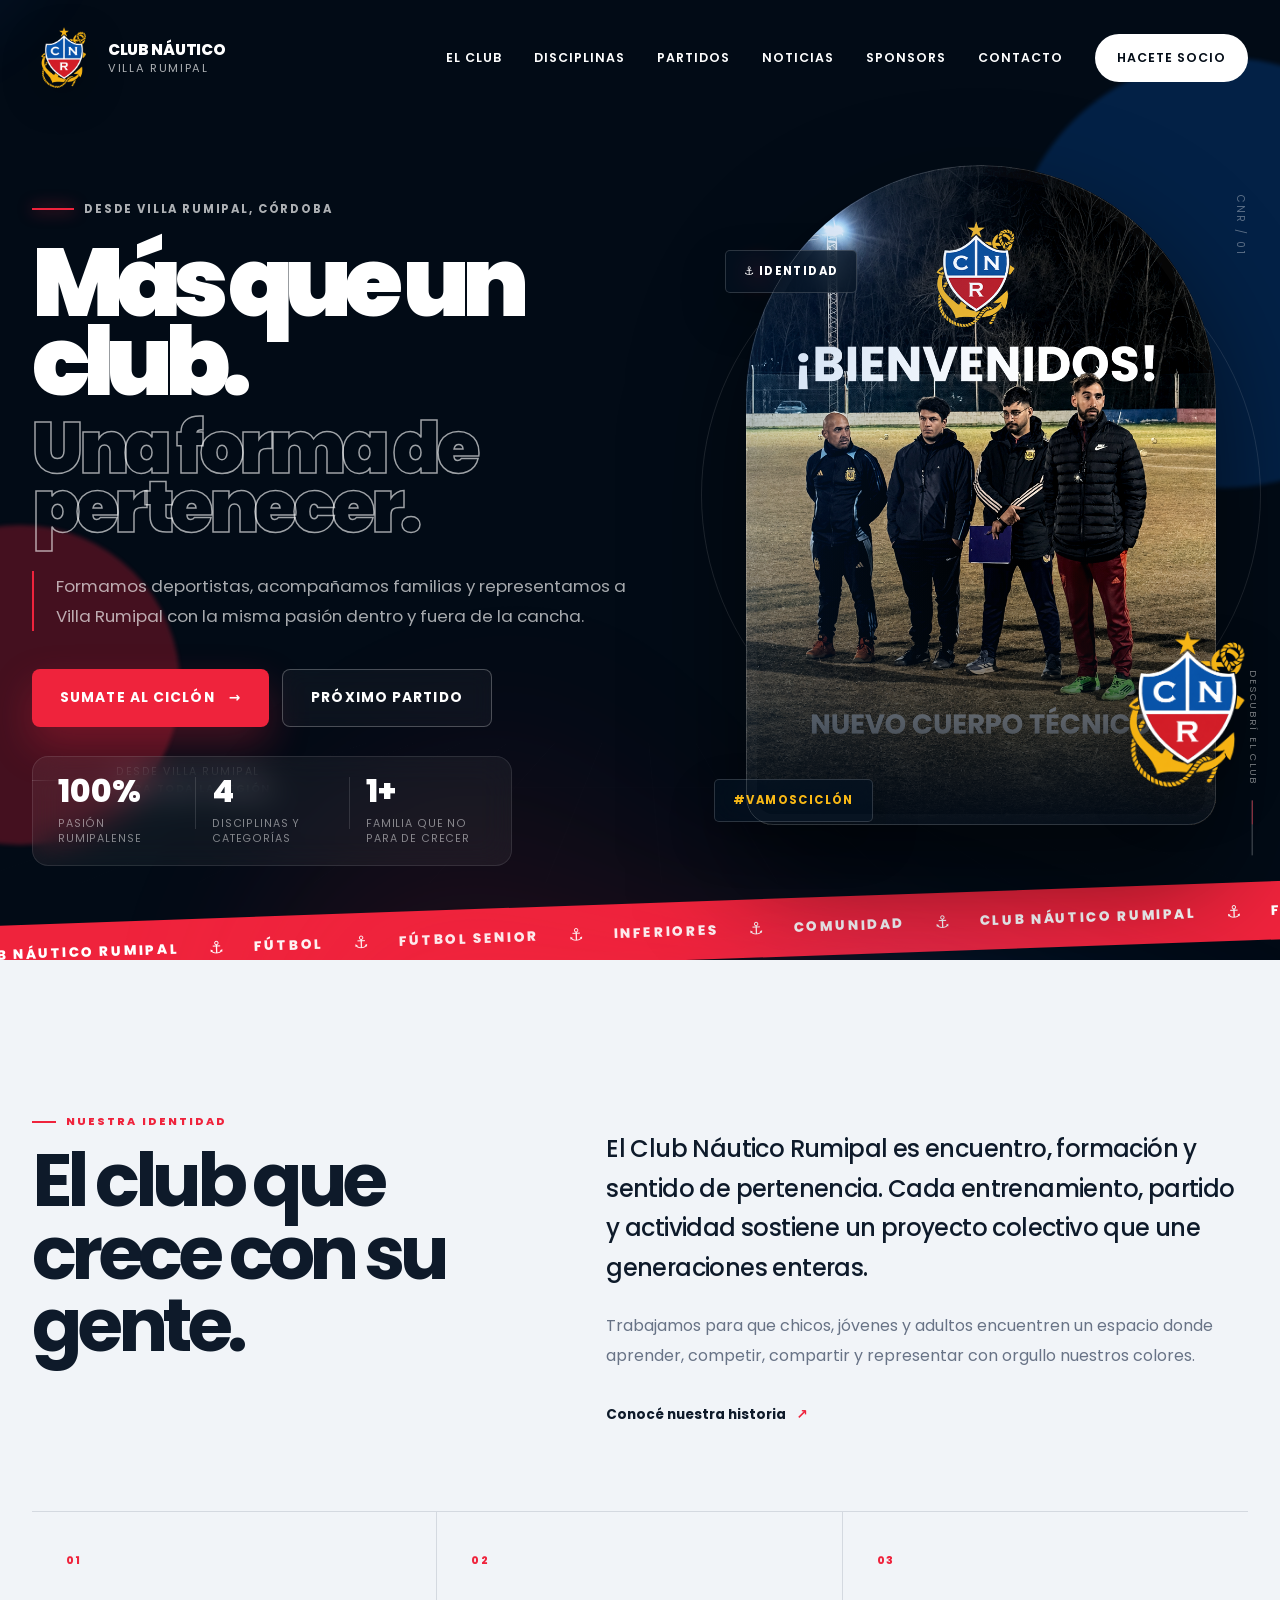
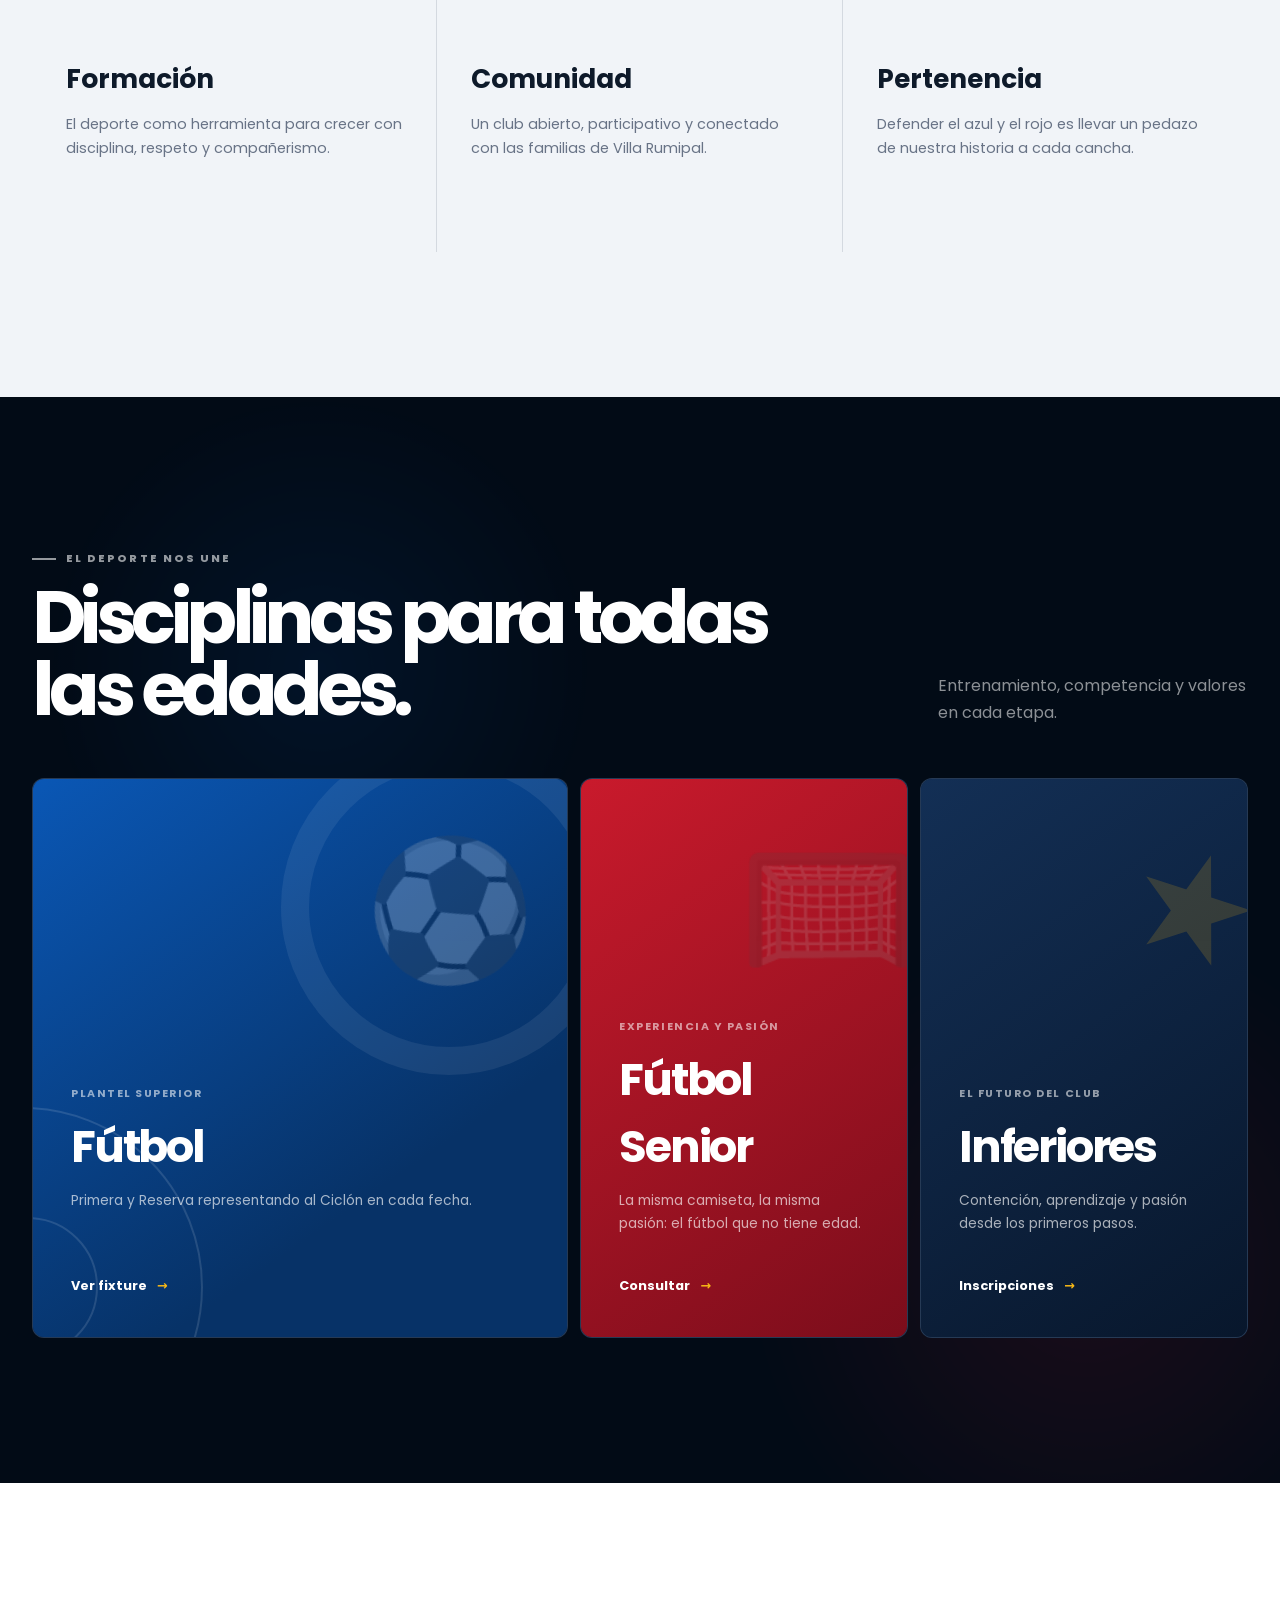
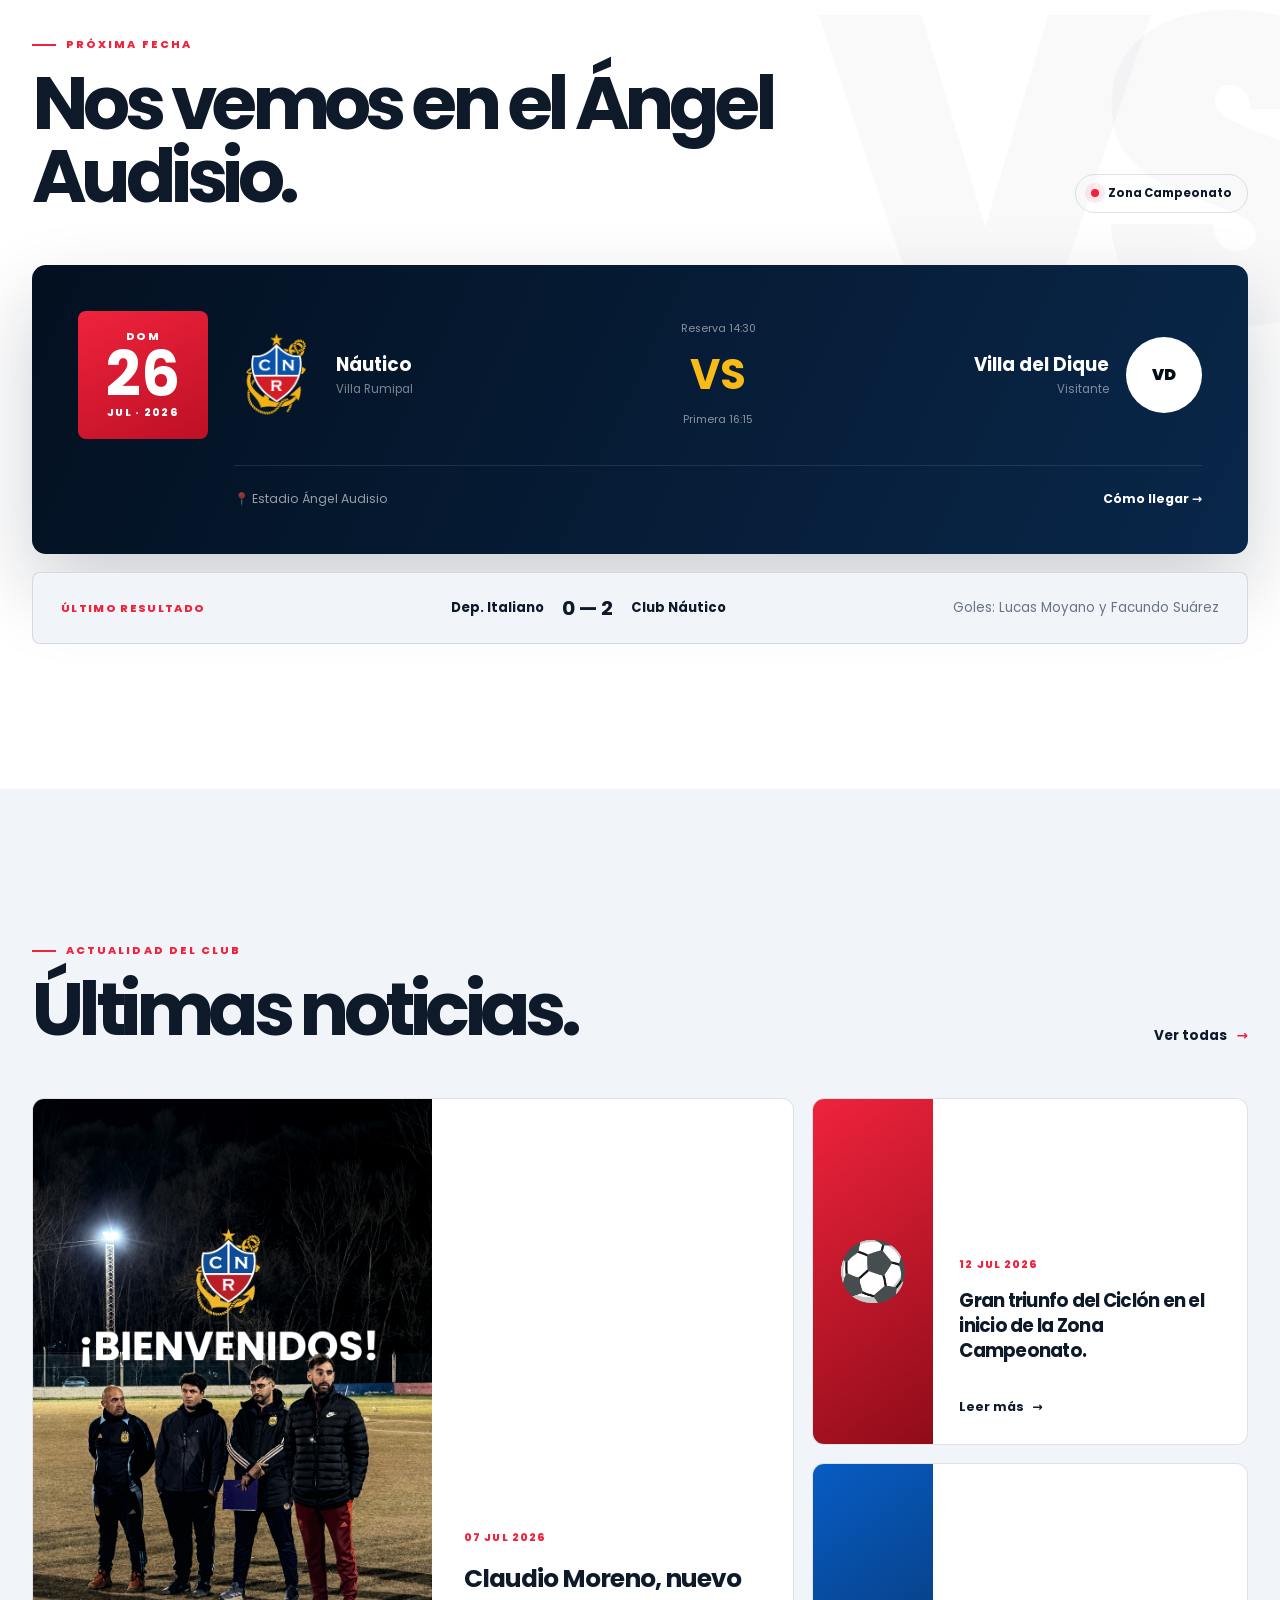
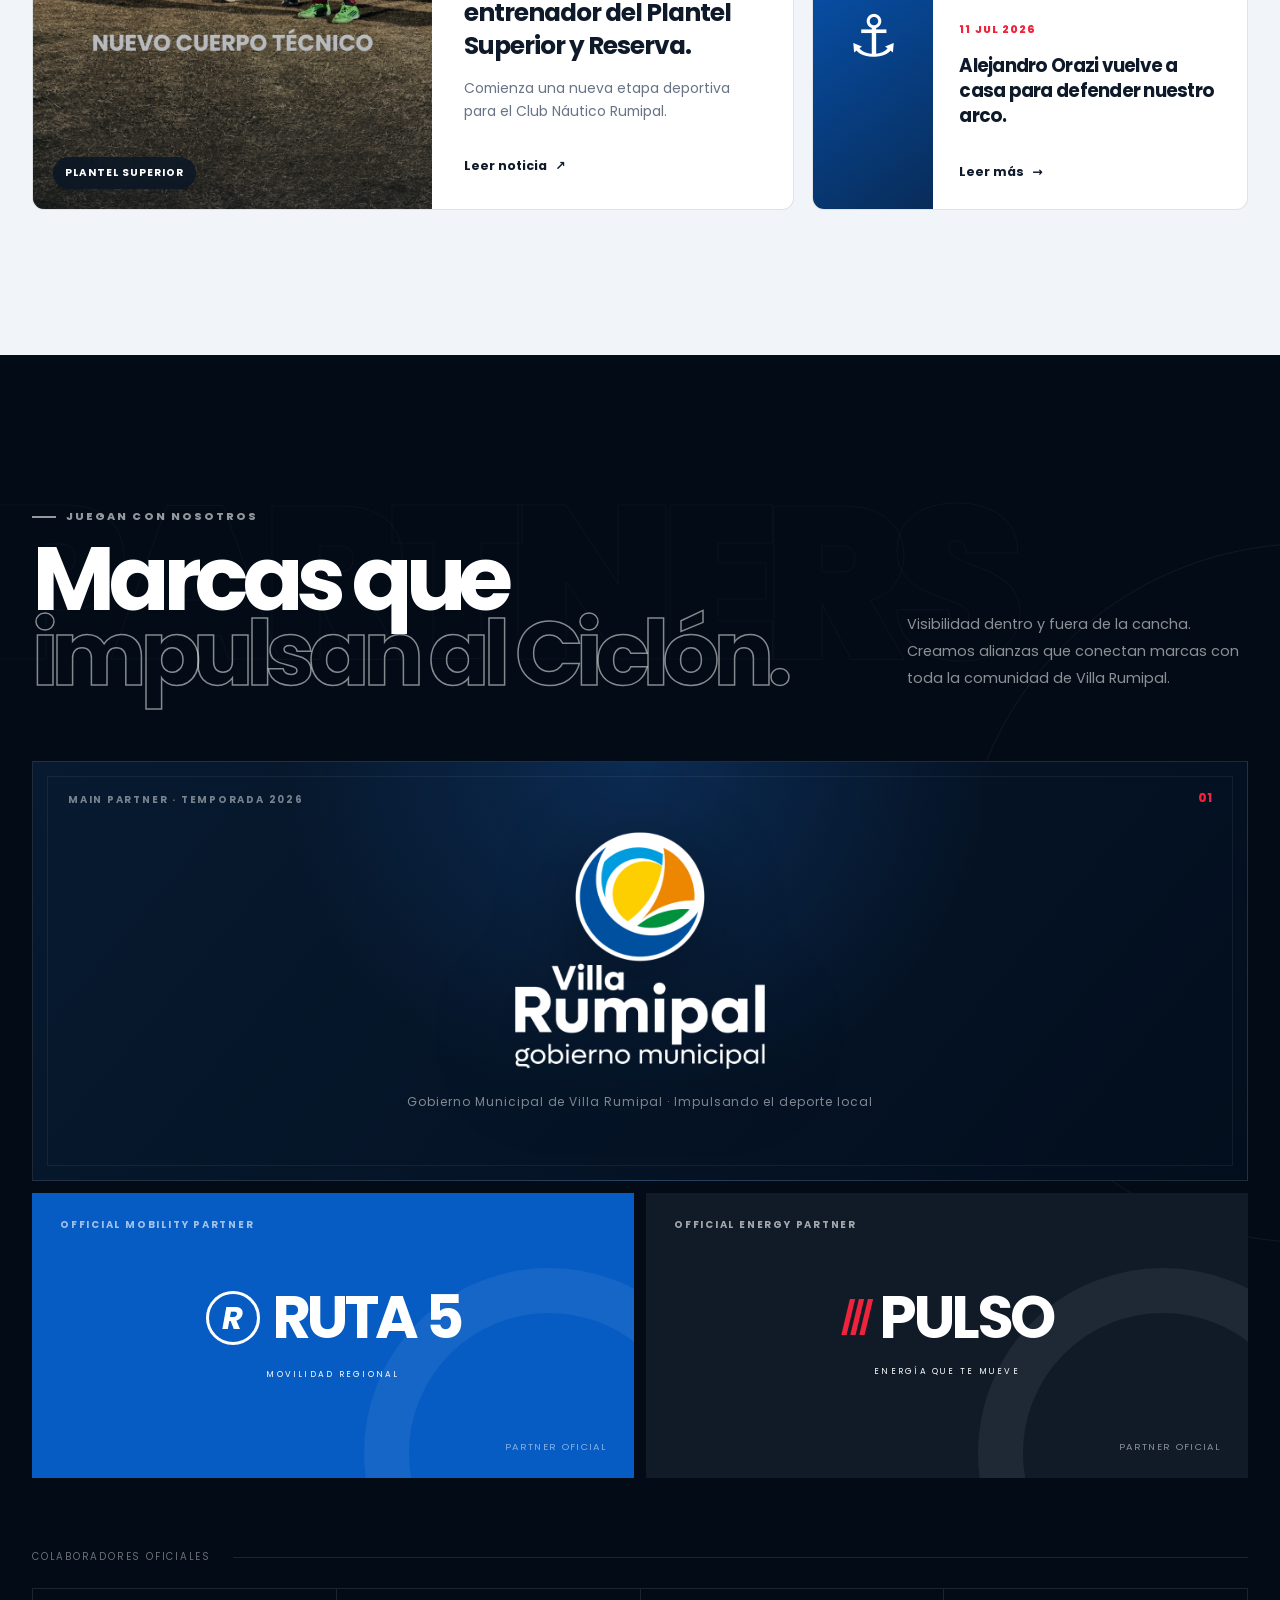
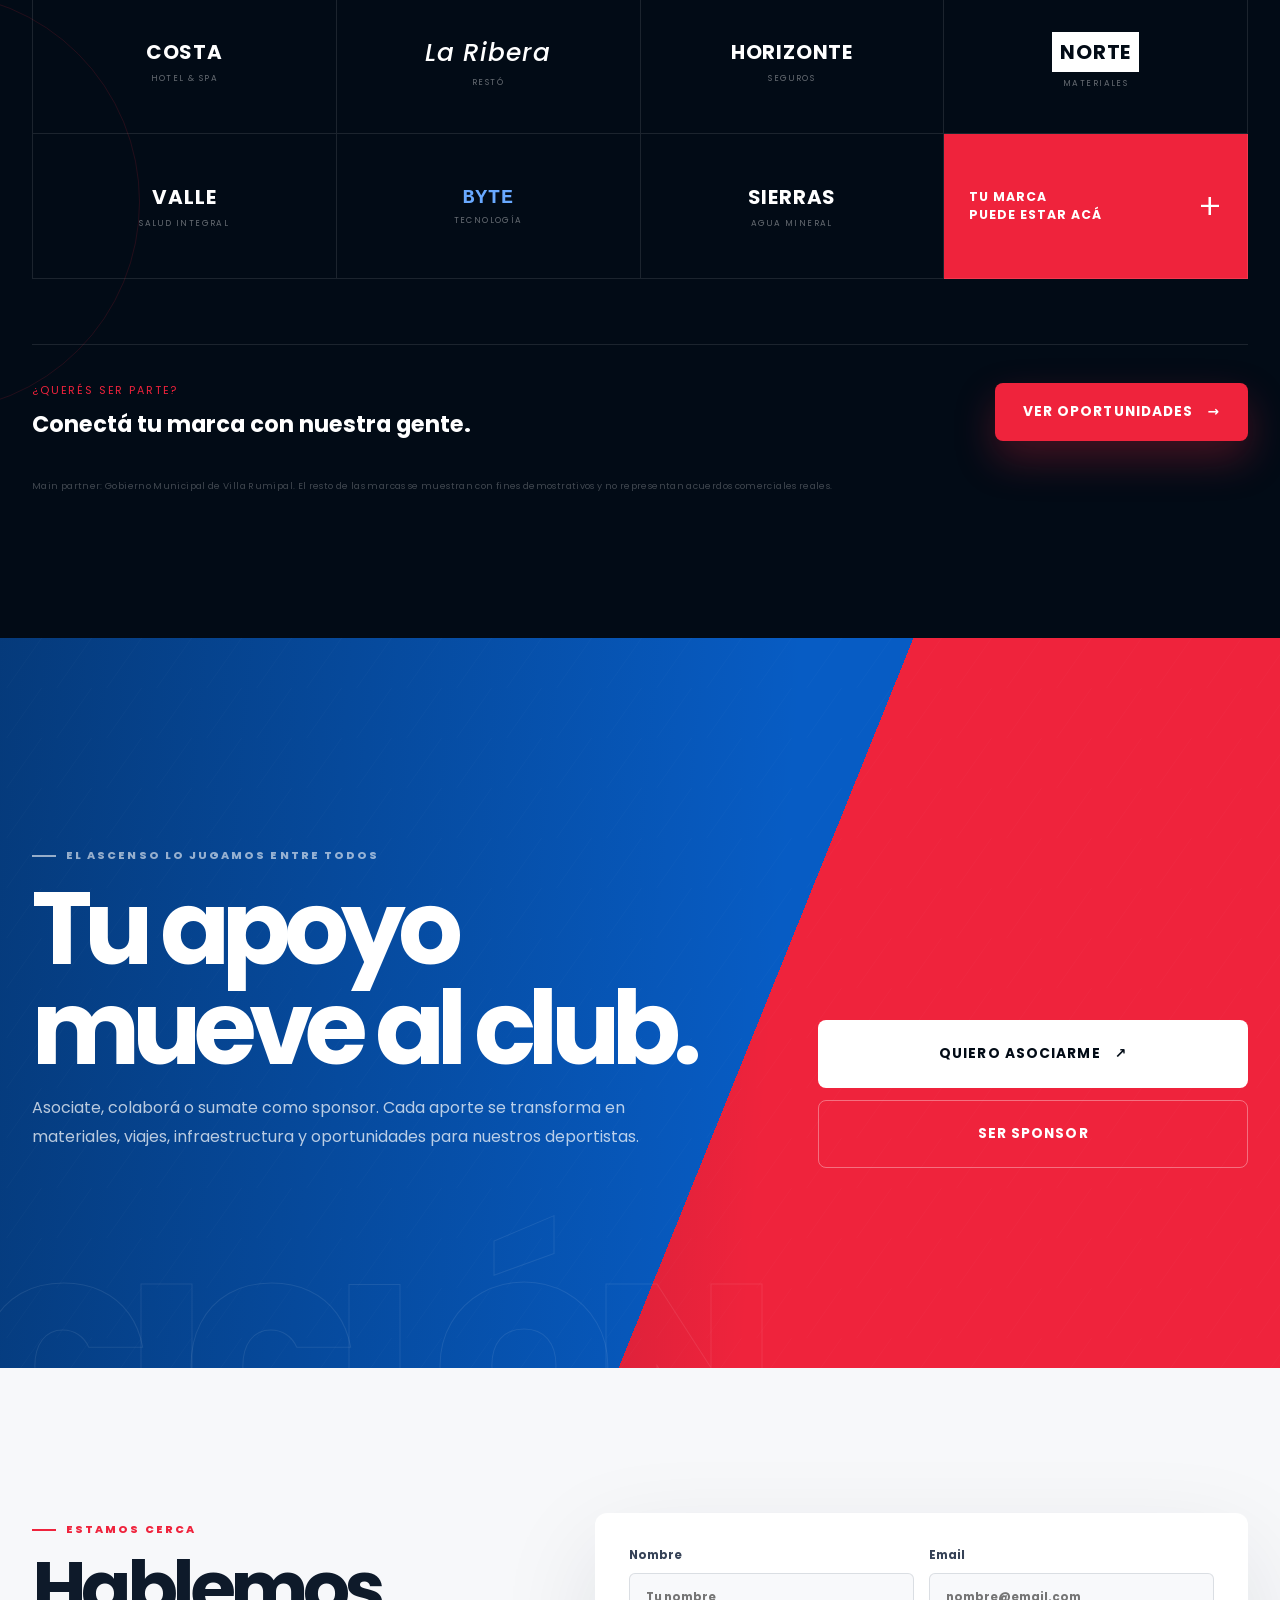
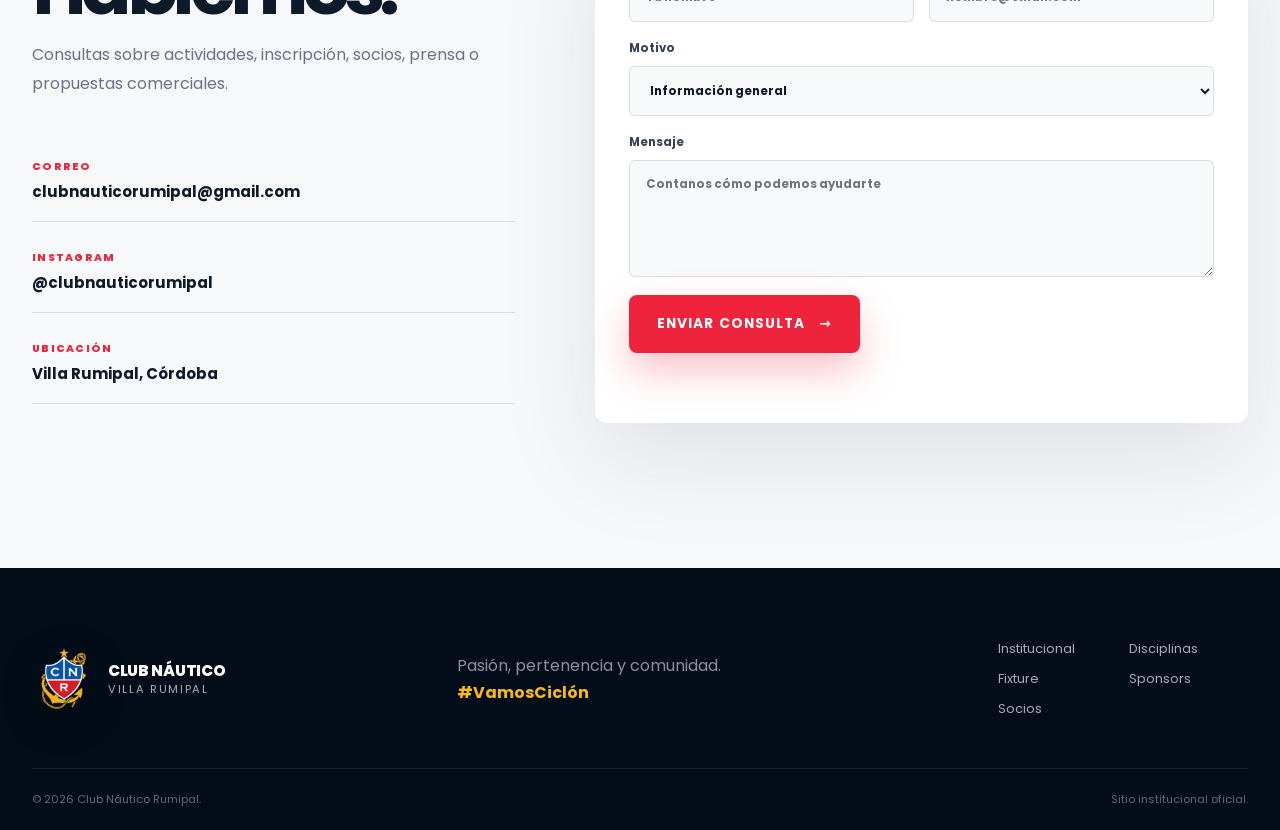
==== commit a9e6dc35: "Main partner: Gobierno Municipal de Villa Rumipal Reemplaza la marca ficticia ALTURA por el logo rea" ====
--- a/index.html
+++ b/index.html
@@ -312,8 +312,8 @@
 
         <div class="sponsor-main reveal">
           <div class="sponsor-level">Main partner · Temporada 2026</div>
-          <div class="fictional-logo logo-altura"><i></i><strong>ALTURA</strong><span>CONSTRUCCIONES</span></div>
-          <p>Construyendo futuro junto al deporte local.</p>
+          <div class="main-partner-logo"><img src="assets/sponsor-rumipal.png" alt="Gobierno Municipal de Villa Rumipal" width="590" height="560"></div>
+          <p>Gobierno Municipal de Villa Rumipal · Impulsando el deporte local</p>
           <span class="sponsor-number">01</span>
         </div>
 
@@ -348,7 +348,7 @@
           <div><span>¿Querés ser parte?</span><strong>Conectá tu marca con nuestra gente.</strong></div>
           <a class="button button-primary" href="#contacto">Ver oportunidades <span>→</span></a>
         </div>
-        <p class="sponsor-demo-note">Marcas utilizadas con fines demostrativos. No representan acuerdos comerciales reales.</p>
+        <p class="sponsor-demo-note">Main partner: Gobierno Municipal de Villa Rumipal. El resto de las marcas se muestran con fines demostrativos y no representan acuerdos comerciales reales.</p>
       </div>
     </section>
 
--- a/styles.css
+++ b/styles.css
@@ -623,10 +623,11 @@
 .hero-photo::before { content: ""; position: absolute; inset: 0; z-index: 2; border-radius: inherit; border: 1px solid rgba(255,255,255,.18); box-shadow: inset 0 0 0 10px rgba(255,255,255,.025); pointer-events: none; }
 .hero-photo img { filter: saturate(.82) contrast(1.08); }
 .photo-shade { background: linear-gradient(to top, #020b16 0%, transparent 45%), linear-gradient(100deg, rgba(7,92,196,.22), transparent 55%); }
-.photo-badge { left: -34px; right: auto; bottom: 55px; padding: 20px 26px; border-left: 3px solid var(--red); border-radius: 4px 16px 16px 4px; }
+.photo-badge { display: none; }
 .hero-shield { width: 165px; right: -22px; bottom: 42px; z-index: 4; }
 .visual-index { position: absolute; right: 0; top: 45px; color: rgba(255,255,255,.35); font-size: .65rem; letter-spacing: .2em; writing-mode: vertical-rl; }
 .floating-tag { border-radius: 5px; text-transform: uppercase; letter-spacing: .12em; }
+.floating-tag-bottom { right: auto; left: 0; bottom: 18px; }
 .scroll-cue { position: absolute; right: 34px; bottom: 105px; z-index: 6; display: flex; align-items: center; gap: 15px; color: rgba(255,255,255,.45); font-size: .6rem; text-transform: uppercase; letter-spacing: .18em; transform: rotate(90deg); transform-origin: right bottom; }
 .scroll-cue i { display: block; width: 55px; height: 1px; background: rgba(255,255,255,.3); overflow: hidden; }
 .scroll-cue i::after { content: ""; display: block; width: 45%; height: 100%; background: var(--red); animation: scrollPulse 1.8s ease-in-out infinite; }
@@ -686,10 +687,8 @@
 .fictional-logo { display: flex; align-items: center; justify-content: center; flex-wrap: wrap; color: white; }
 .fictional-logo strong { line-height: .8; letter-spacing: -.06em; }
 .fictional-logo span { width: 100%; text-align: center; text-transform: uppercase; letter-spacing: .27em; }
-.logo-altura { position: relative; gap: 17px; }
-.logo-altura i { width: 55px; height: 55px; border: 12px solid var(--red); border-bottom-color: transparent; transform: rotate(45deg); }
-.logo-altura strong { font-size: clamp(4rem, 8vw, 7.4rem); }
-.logo-altura span { margin-top: 14px; padding-left: 70px; font-size: .62rem; }
+.main-partner-logo { position: relative; z-index: 1; display: grid; place-items: center; }
+.main-partner-logo img { width: clamp(170px, 22vw, 250px); height: auto; filter: drop-shadow(0 18px 40px rgba(0,0,0,.35)); }
 .sponsor-secondary-grid { display: grid; grid-template-columns: 1fr 1fr; gap: 12px; margin-top: 12px; }
 .sponsor-secondary { position: relative; min-height: 285px; display: grid; place-items: center; align-content: center; overflow: hidden; background: var(--blue); }
 .sponsor-secondary-red { background: #111b28; }
@@ -738,12 +737,15 @@
 @media (max-width: 860px) {
   :root { --container: min(100% - 36px, 720px); }
   .ambient-cursor, .scroll-cue { display: none; }
-  .hero-content { padding-top: 130px; }
+  .hero-content { grid-template-columns: 1fr; gap: 50px; min-height: auto; padding-top: 130px; }
   .hero-copy { text-align: left; }
   .eyebrow, .hero-actions, .hero-metrics { justify-content: flex-start; }
   .hero-copy > p { margin-inline: 0; }
-  .hero-visual { min-height: 650px; }
-  .hero-photo { height: 610px; }
+  .hero-visual { min-height: 0; padding: 30px 0; }
+  .hero-photo { width: min(460px, 92%); height: auto; aspect-ratio: 4 / 5; }
+  .photo-badge { display: none; }
+  .floating-tag-top { top: 34px; left: 4%; }
+  .floating-tag-bottom { top: auto; right: auto; left: 4%; bottom: 0; }
   .value-grid { border-top: 0; }
   .value-card { border-right: 0; border-top: 1px solid var(--border); }
   .sponsors-heading { grid-template-columns: 1fr; gap: 25px; }
@@ -759,9 +761,11 @@
   .hero-copy > p { margin-top: 26px; font-size: .9rem; }
   .hero-proof { display: none; }
   .hero-metrics { padding: 14px 10px; }
-  .hero-visual { min-height: 525px; }
-  .hero-photo { width: 90%; height: 500px; border-radius: 150px 150px 18px 18px; }
-  .photo-badge { left: -8px; bottom: 35px; }
+  .hero-content { gap: 30px; }
+  .hero-visual { padding: 20px 0; }
+  .hero-photo { width: 100%; border-radius: 170px 170px 18px 18px; }
+  .floating-tag-top { left: 0; }
+  .floating-tag-bottom { left: 0; }
   .hero-shield { width: 105px; }
   .section { padding: 95px 0; }
   .section-heading h2, .section-head-row h2, .contact-copy h2 { font-size: 3.35rem; }
@@ -770,10 +774,9 @@
   .membership { min-height: 680px; }
   .membership h2 { font-size: 4.1rem; }
   .sponsors-heading h2 { font-size: 3.8rem; }
-  .sponsor-main { min-height: 330px; }
-  .logo-altura i { width: 34px; height: 34px; border-width: 8px; }
-  .logo-altura strong { font-size: 3.3rem; }
-  .logo-altura span { padding-left: 45px; }
+  .sponsor-main { min-height: 360px; padding: 70px 20px 40px; }
+  .sponsor-main > p { text-align: center; line-height: 1.6; }
+  .main-partner-logo img { width: 165px; }
   .sponsor-secondary-grid { grid-template-columns: 1fr; }
   .sponsor-secondary { min-height: 240px; }
   .logo-ruta strong, .logo-pulso strong { font-size: 2.8rem; }
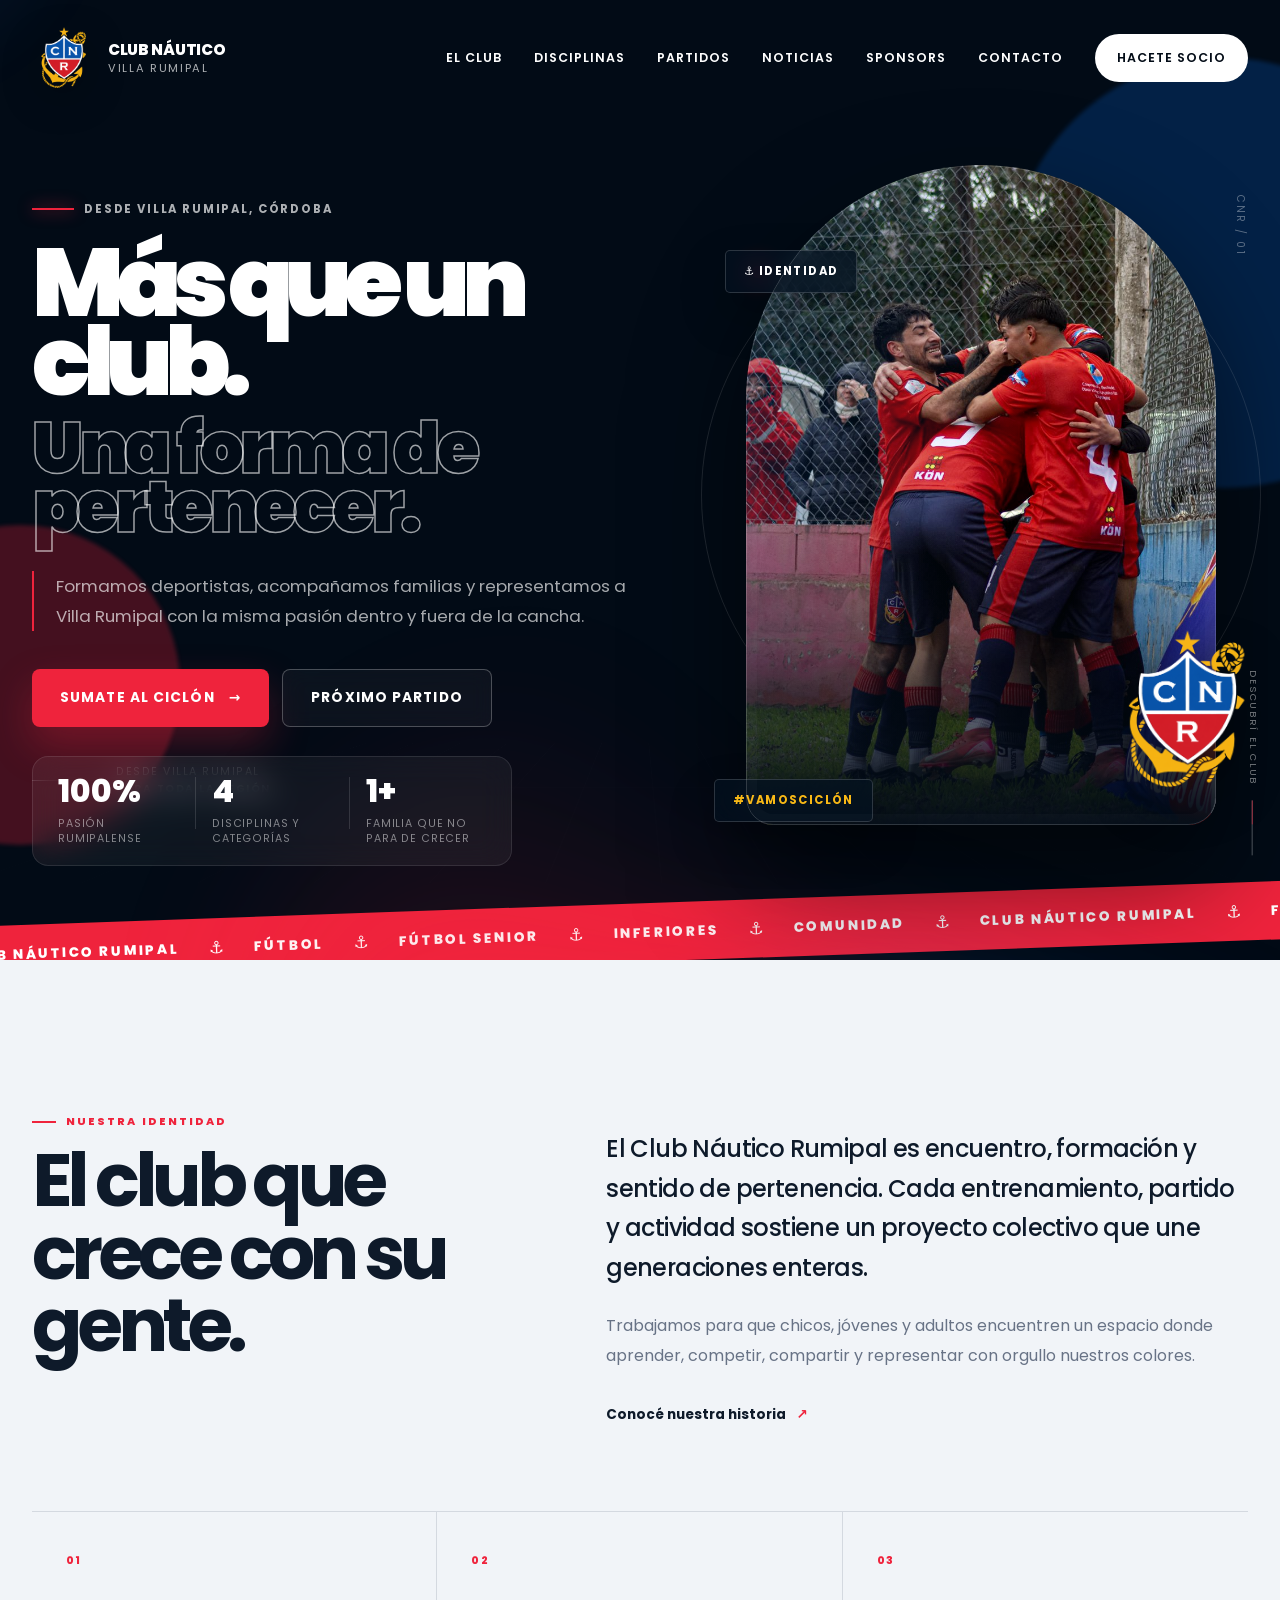
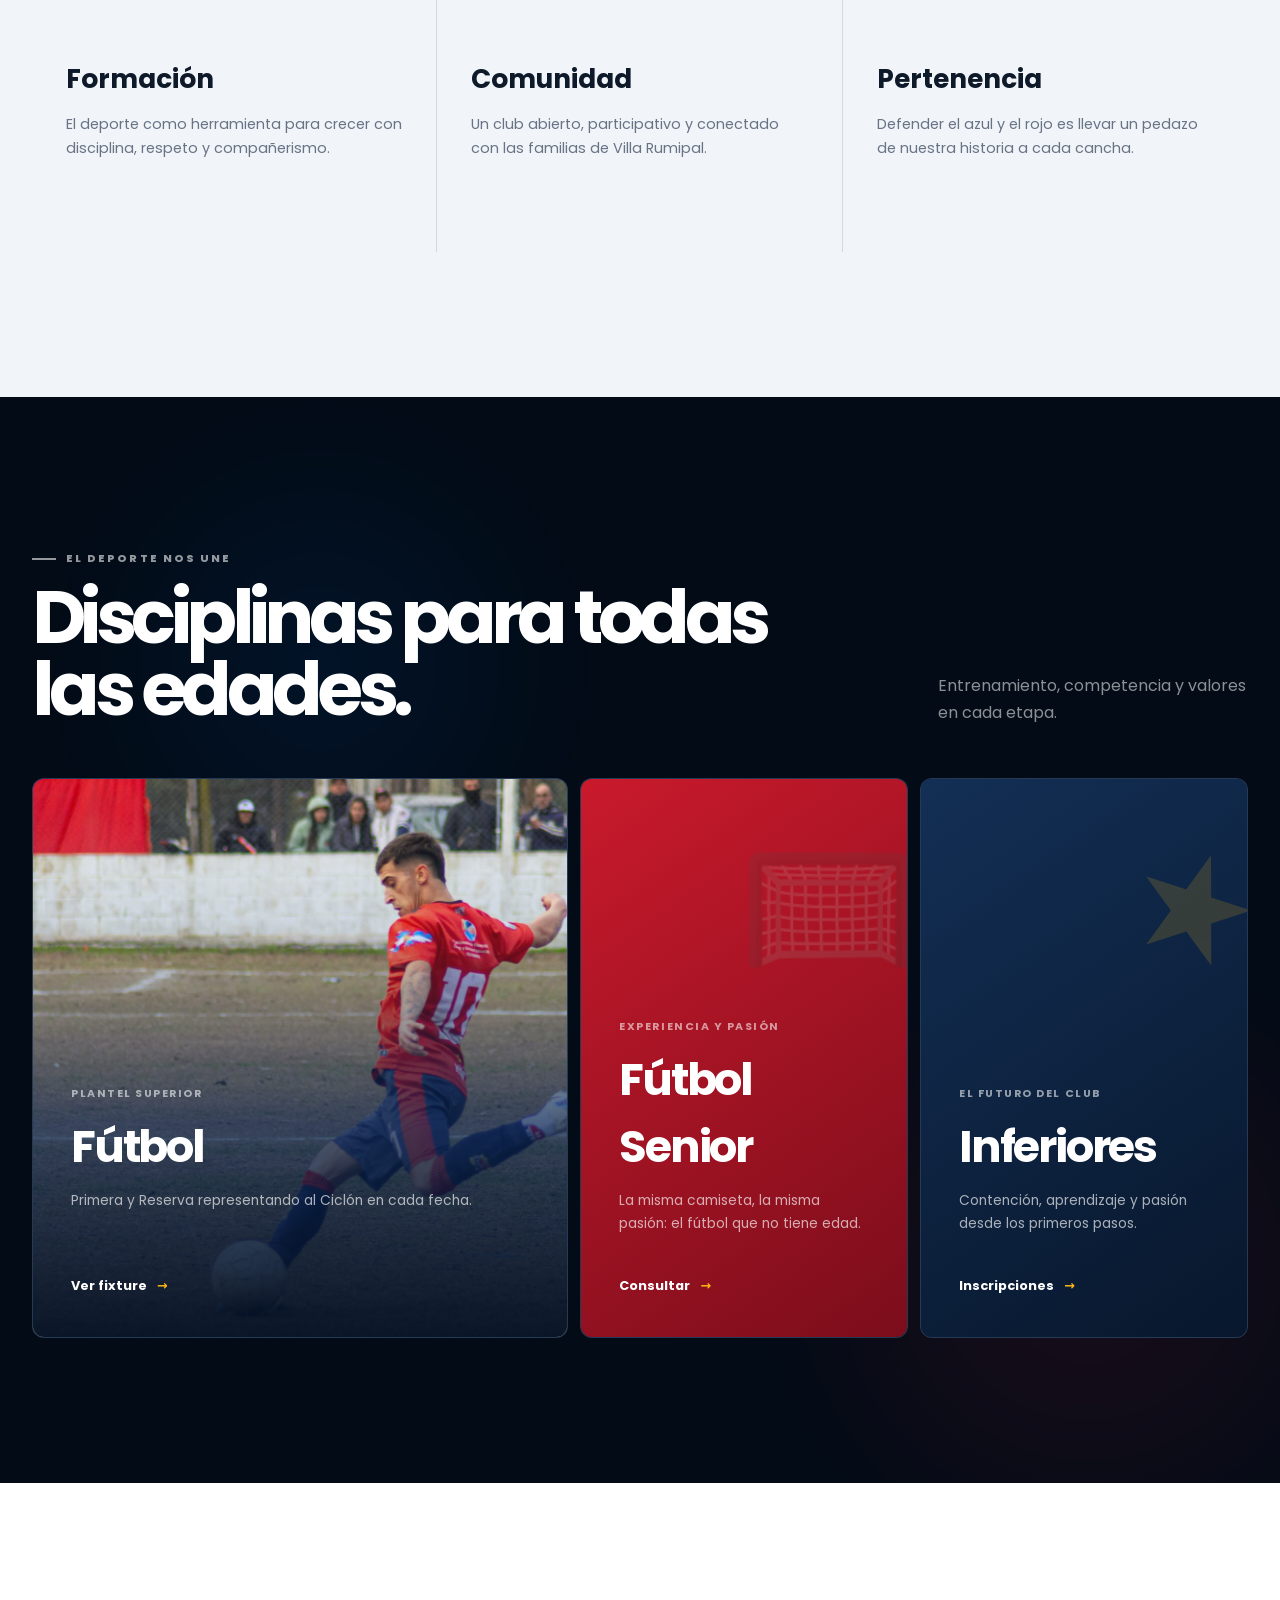
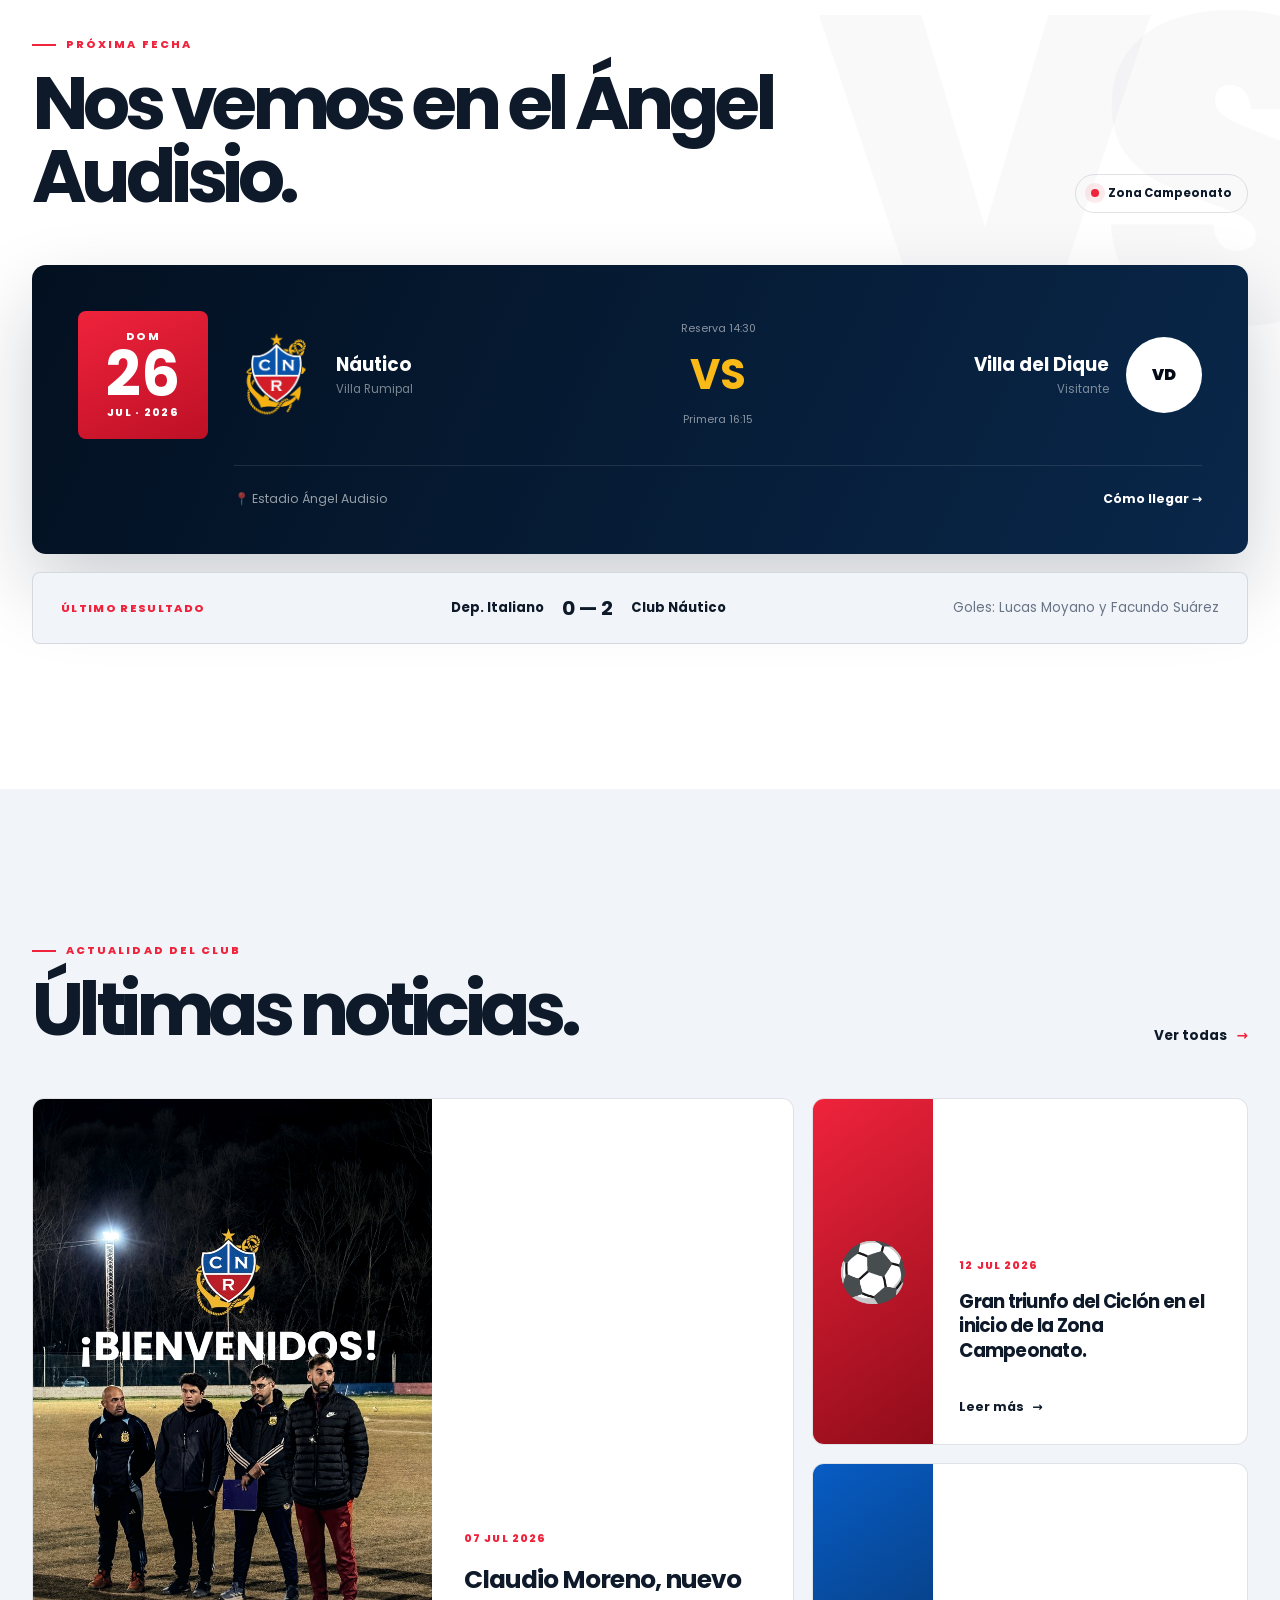
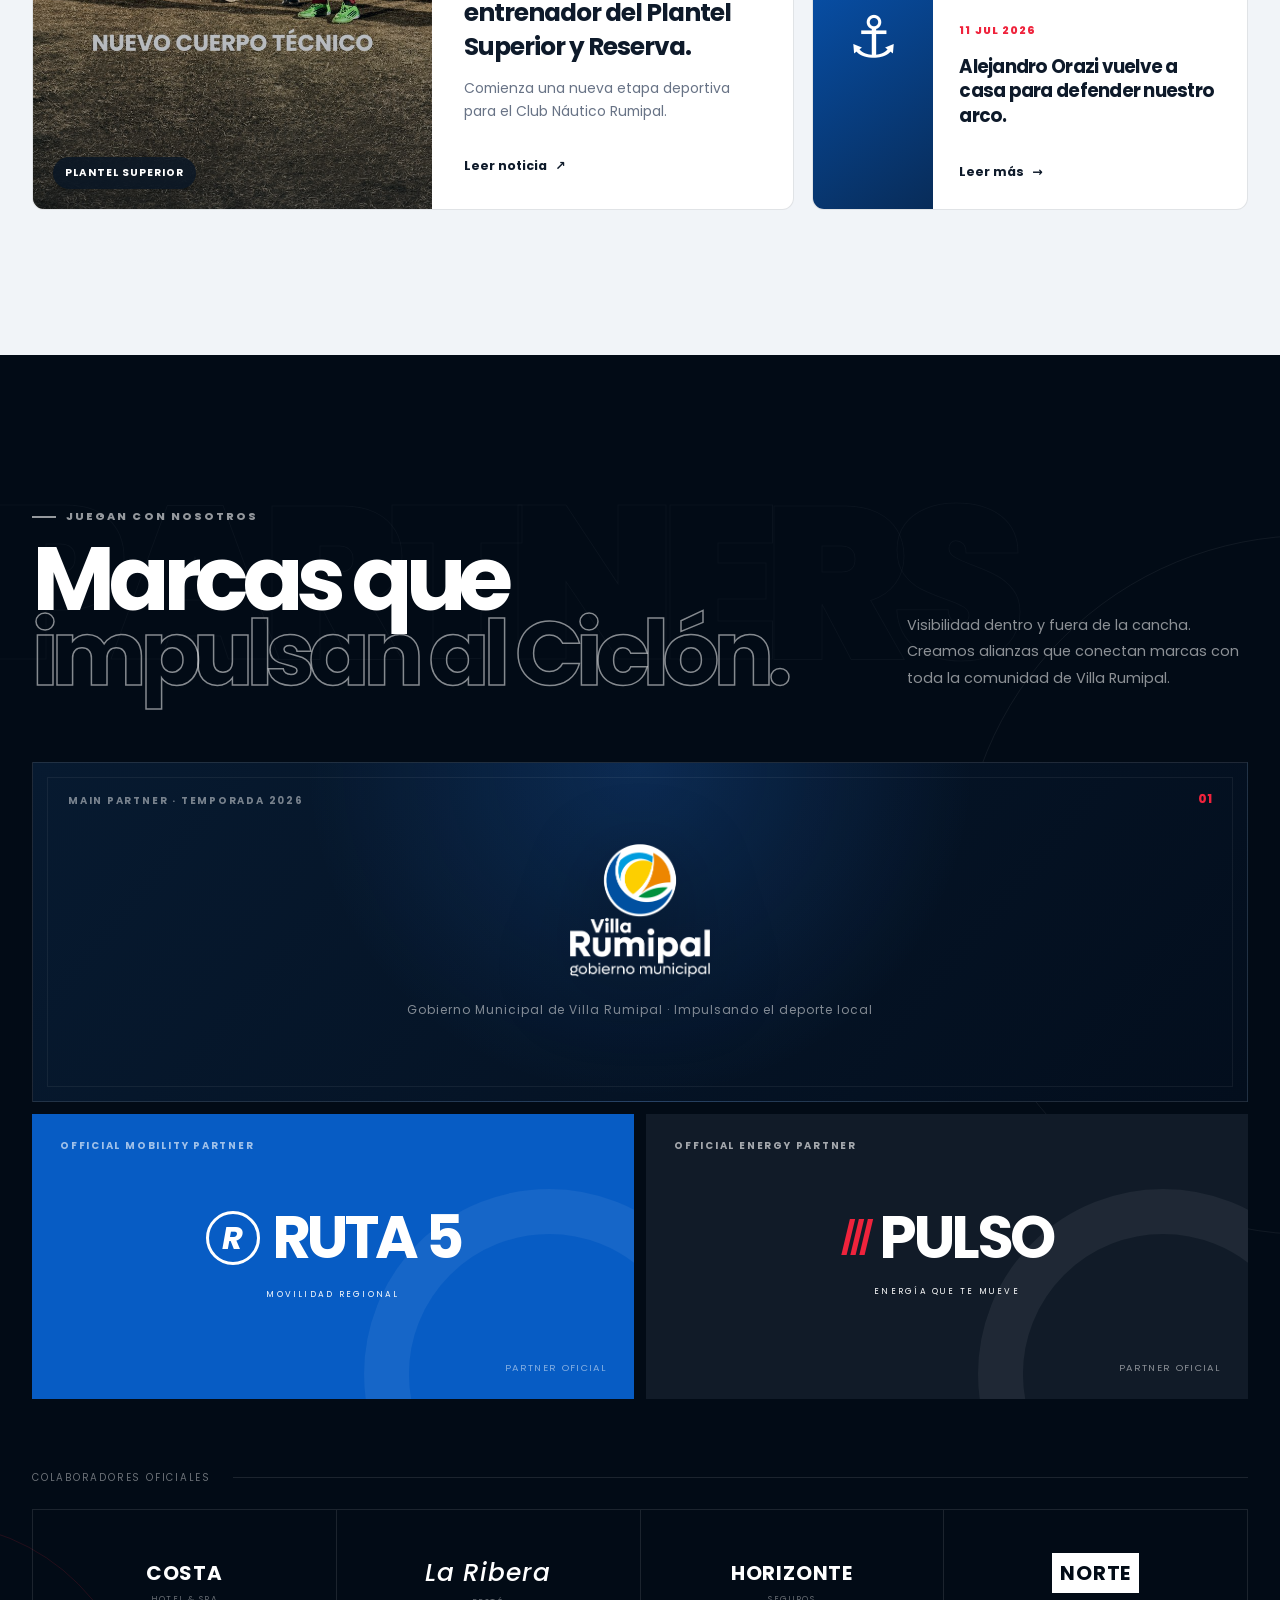
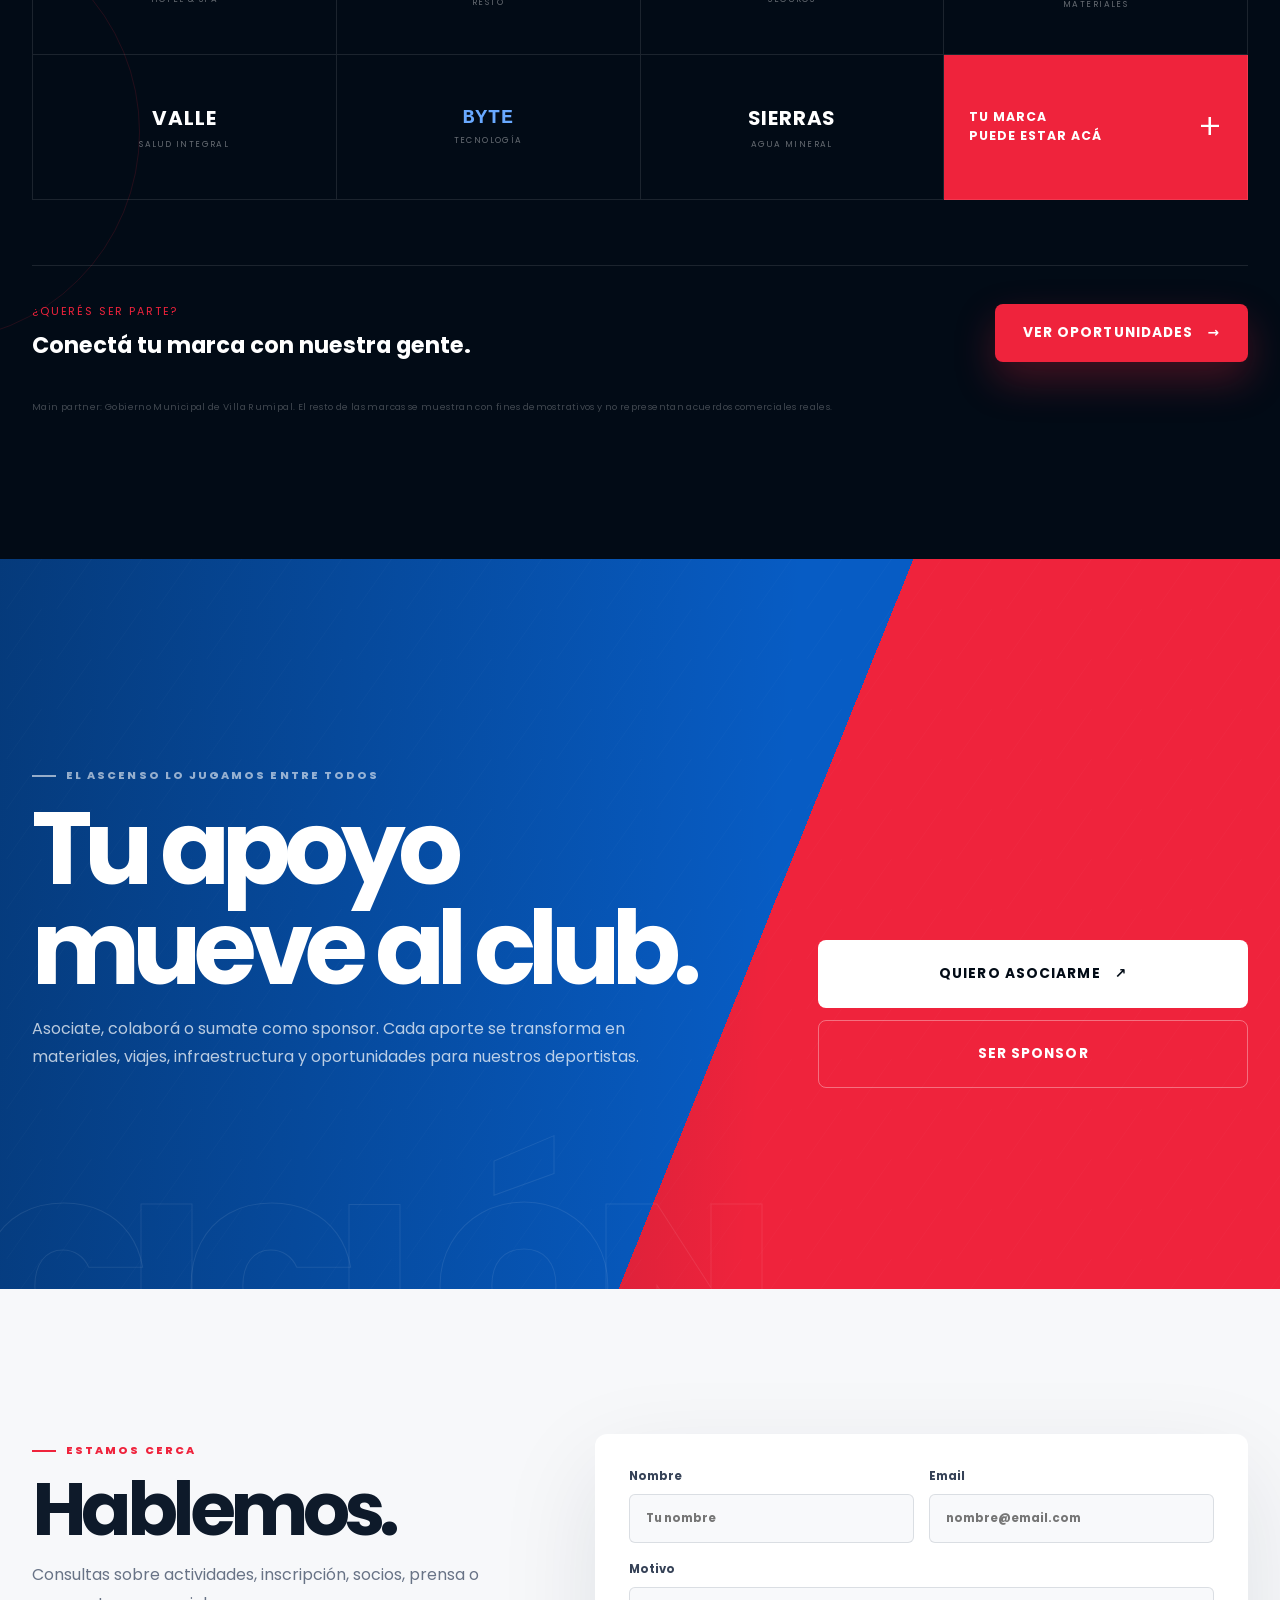
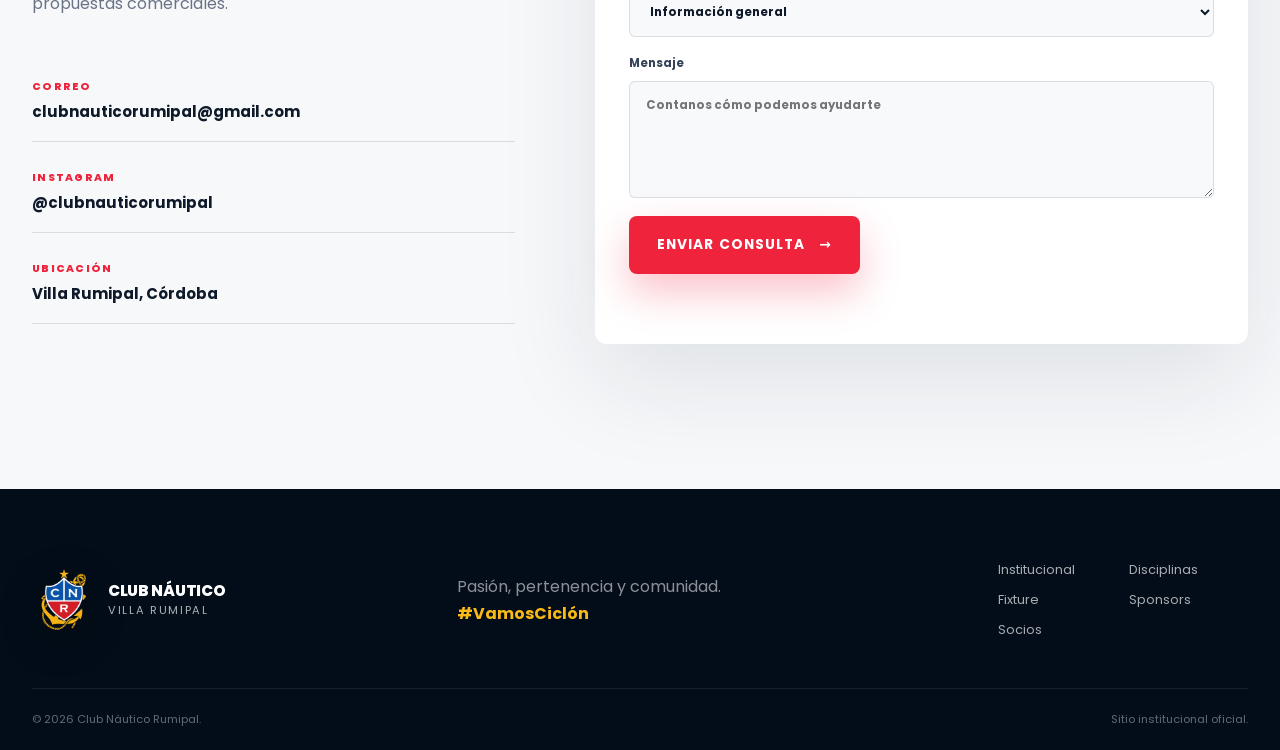
==== commit dddbc363: "Nueva portada, foto en tarjeta de Fútbol y logo sponsor más chico - Portada: festejo de gol (reempla" ====
--- a/index.html
+++ b/index.html
@@ -94,7 +94,7 @@
           <div class="visual-orbit orbit-one"></div>
           <div class="visual-orbit orbit-two"></div>
           <div class="hero-photo">
-            <img src="assets/portada-nct.png" alt="Cuerpo técnico del Club Náutico Rumipal en el Estadio Ángel Audisio" />
+            <img src="assets/portada-festejo.jpg" alt="Jugadores del Club Náutico Rumipal festejan un gol junto a la hinchada" width="1800" height="1200" />
             <div class="photo-shade"></div>
             <div class="photo-badge">
               <span>Estadio</span>
@@ -171,7 +171,7 @@
         <div class="discipline-grid">
           <article class="discipline-card discipline-featured reveal" tabindex="0">
             <div class="discipline-art football-art" aria-hidden="true">
-              <span class="ball">⚽</span>
+              <img class="discipline-photo" src="assets/futbol-primera.jpg" alt="" loading="lazy" />
               <span class="field-line field-line-a"></span>
               <span class="field-line field-line-b"></span>
             </div>
@@ -266,7 +266,7 @@
         <div class="news-grid">
           <article class="news-card news-main reveal">
             <div class="news-image">
-              <img src="assets/portada-nct.png" alt="Presentación del nuevo cuerpo técnico" />
+              <img src="assets/cuerpo-tecnico.jpg" alt="Presentación del nuevo cuerpo técnico" loading="lazy" />
               <span>Plantel superior</span>
             </div>
             <div class="news-content">
--- a/styles.css
+++ b/styles.css
@@ -162,7 +162,7 @@
 
 .hero-visual { position: relative; min-height: 650px; display: grid; place-items: center; }
 .hero-photo { position: relative; width: min(430px, 85%); aspect-ratio: .76; overflow: hidden; border-radius: 220px 220px 42px 42px; box-shadow: 0 45px 100px rgba(0,0,0,.36); border: 1px solid rgba(255,255,255,.18); }
-.hero-photo img { width: 100%; height: 100%; object-fit: cover; object-position: center; transform: scale(1.03); }
+.hero-photo img { width: 100%; height: 100%; object-fit: cover; object-position: 46% center; transform: scale(1.03); }
 .photo-shade { position: absolute; inset: 0; background: linear-gradient(to top, rgba(2,10,20,.8), transparent 48%, rgba(3,14,27,.28)); }
 .photo-badge { position: absolute; left: 26px; bottom: 28px; display: grid; }
 .photo-badge span { color: rgba(255,255,255,.6); font-size: .68rem; text-transform: uppercase; letter-spacing: .15em; }
@@ -218,7 +218,9 @@
 .discipline-art { position: absolute; inset: 0; overflow: hidden; z-index: -1; }
 .football-art { background: linear-gradient(145deg, #0a57b5, #073267 70%); }
 .football-art::before { content: ""; position: absolute; width: 280px; height: 280px; right: -50px; top: -40px; border-radius: 50%; border: 28px solid rgba(255,255,255,.07); }
-.ball { position: absolute; right: 32px; top: 28px; font-size: 8.5rem; filter: grayscale(1); opacity: .22; transform: rotate(-14deg); }
+.discipline-photo { position: absolute; inset: 0; width: 100%; height: 100%; object-fit: cover; object-position: 70% 35%; transition: transform .6s ease; }
+.discipline-card:hover .discipline-photo { transform: scale(1.04); }
+.football-art::after { content: ""; position: absolute; inset: 0; background: linear-gradient(to top, rgba(3,16,36,.96) 0%, rgba(5,35,80,.72) 38%, rgba(10,87,181,.12) 72%, transparent 100%); }
 .field-line { position: absolute; border: 2px solid rgba(255,255,255,.12); border-radius: 50%; }
 .field-line-a { width: 360px; height: 360px; left: -190px; bottom: -130px; }
 .field-line-b { width: 140px; height: 140px; left: -75px; bottom: -20px; }
@@ -679,7 +681,7 @@
 .sponsors-heading h2 em { color: transparent; -webkit-text-stroke: 1.5px rgba(255,255,255,.52); font-style: normal; }
 .sponsors-heading > p { margin: 0; color: rgba(255,255,255,.55); line-height: 1.85; font-size: .9rem; }
 .sponsor-level { font-size: .62rem; font-weight: 700; text-transform: uppercase; letter-spacing: .18em; color: rgba(255,255,255,.46); }
-.sponsor-main { position: relative; min-height: 420px; display: grid; place-items: center; align-content: center; overflow: hidden; border: 1px solid rgba(255,255,255,.11); background: radial-gradient(circle at 50% 0, rgba(38,131,255,.2), transparent 48%), linear-gradient(130deg, #071a30, #030e1d); }
+.sponsor-main { position: relative; min-height: 340px; display: grid; place-items: center; align-content: center; overflow: hidden; border: 1px solid rgba(255,255,255,.11); background: radial-gradient(circle at 50% 0, rgba(38,131,255,.2), transparent 48%), linear-gradient(130deg, #071a30, #030e1d); }
 .sponsor-main::before { content: ""; position: absolute; inset: 14px; border: 1px solid rgba(255,255,255,.06); pointer-events: none; }
 .sponsor-main .sponsor-level { position: absolute; left: 35px; top: 31px; }
 .sponsor-main > p { margin: 24px 0 0; color: rgba(255,255,255,.5); font-size: .75rem; letter-spacing: .08em; }
@@ -688,7 +690,7 @@
 .fictional-logo strong { line-height: .8; letter-spacing: -.06em; }
 .fictional-logo span { width: 100%; text-align: center; text-transform: uppercase; letter-spacing: .27em; }
 .main-partner-logo { position: relative; z-index: 1; display: grid; place-items: center; }
-.main-partner-logo img { width: clamp(170px, 22vw, 250px); height: auto; filter: drop-shadow(0 18px 40px rgba(0,0,0,.35)); }
+.main-partner-logo img { width: clamp(110px, 11vw, 150px); height: auto; filter: drop-shadow(0 18px 40px rgba(0,0,0,.35)); }
 .sponsor-secondary-grid { display: grid; grid-template-columns: 1fr 1fr; gap: 12px; margin-top: 12px; }
 .sponsor-secondary { position: relative; min-height: 285px; display: grid; place-items: center; align-content: center; overflow: hidden; background: var(--blue); }
 .sponsor-secondary-red { background: #111b28; }
@@ -733,6 +735,8 @@
   .hero-content { gap: 20px; }
   .hero h1 { font-size: clamp(4.4rem, 9vw, 7rem); }
   .hero-metrics { position: static; margin-top: 35px; }
+  .discipline-grid { grid-template-columns: 1fr 1fr; }
+  .discipline-featured { grid-column: span 2; }
 }
 @media (max-width: 860px) {
   :root { --container: min(100% - 36px, 720px); }
@@ -769,14 +773,19 @@
   .hero-shield { width: 105px; }
   .section { padding: 95px 0; }
   .section-heading h2, .section-head-row h2, .contact-copy h2 { font-size: 3.35rem; }
-  .discipline-card { min-height: 440px; }
+  .discipline-grid { grid-template-columns: 1fr; }
+  .discipline-featured { grid-column: auto; }
+  .discipline-card { min-height: 380px; }
+  .discipline-content { left: 26px; right: 26px; bottom: 28px; }
+  .discipline-content h3 { font-size: 2.3rem; }
+  .discipline-content p { min-height: 0; }
   .match-card { padding: 18px; }
   .membership { min-height: 680px; }
   .membership h2 { font-size: 4.1rem; }
   .sponsors-heading h2 { font-size: 3.8rem; }
-  .sponsor-main { min-height: 360px; padding: 70px 20px 40px; }
+  .sponsor-main { min-height: 300px; padding: 70px 20px 40px; }
   .sponsor-main > p { text-align: center; line-height: 1.6; }
-  .main-partner-logo img { width: 165px; }
+  .main-partner-logo img { width: 115px; }
   .sponsor-secondary-grid { grid-template-columns: 1fr; }
   .sponsor-secondary { min-height: 240px; }
   .logo-ruta strong, .logo-pulso strong { font-size: 2.8rem; }
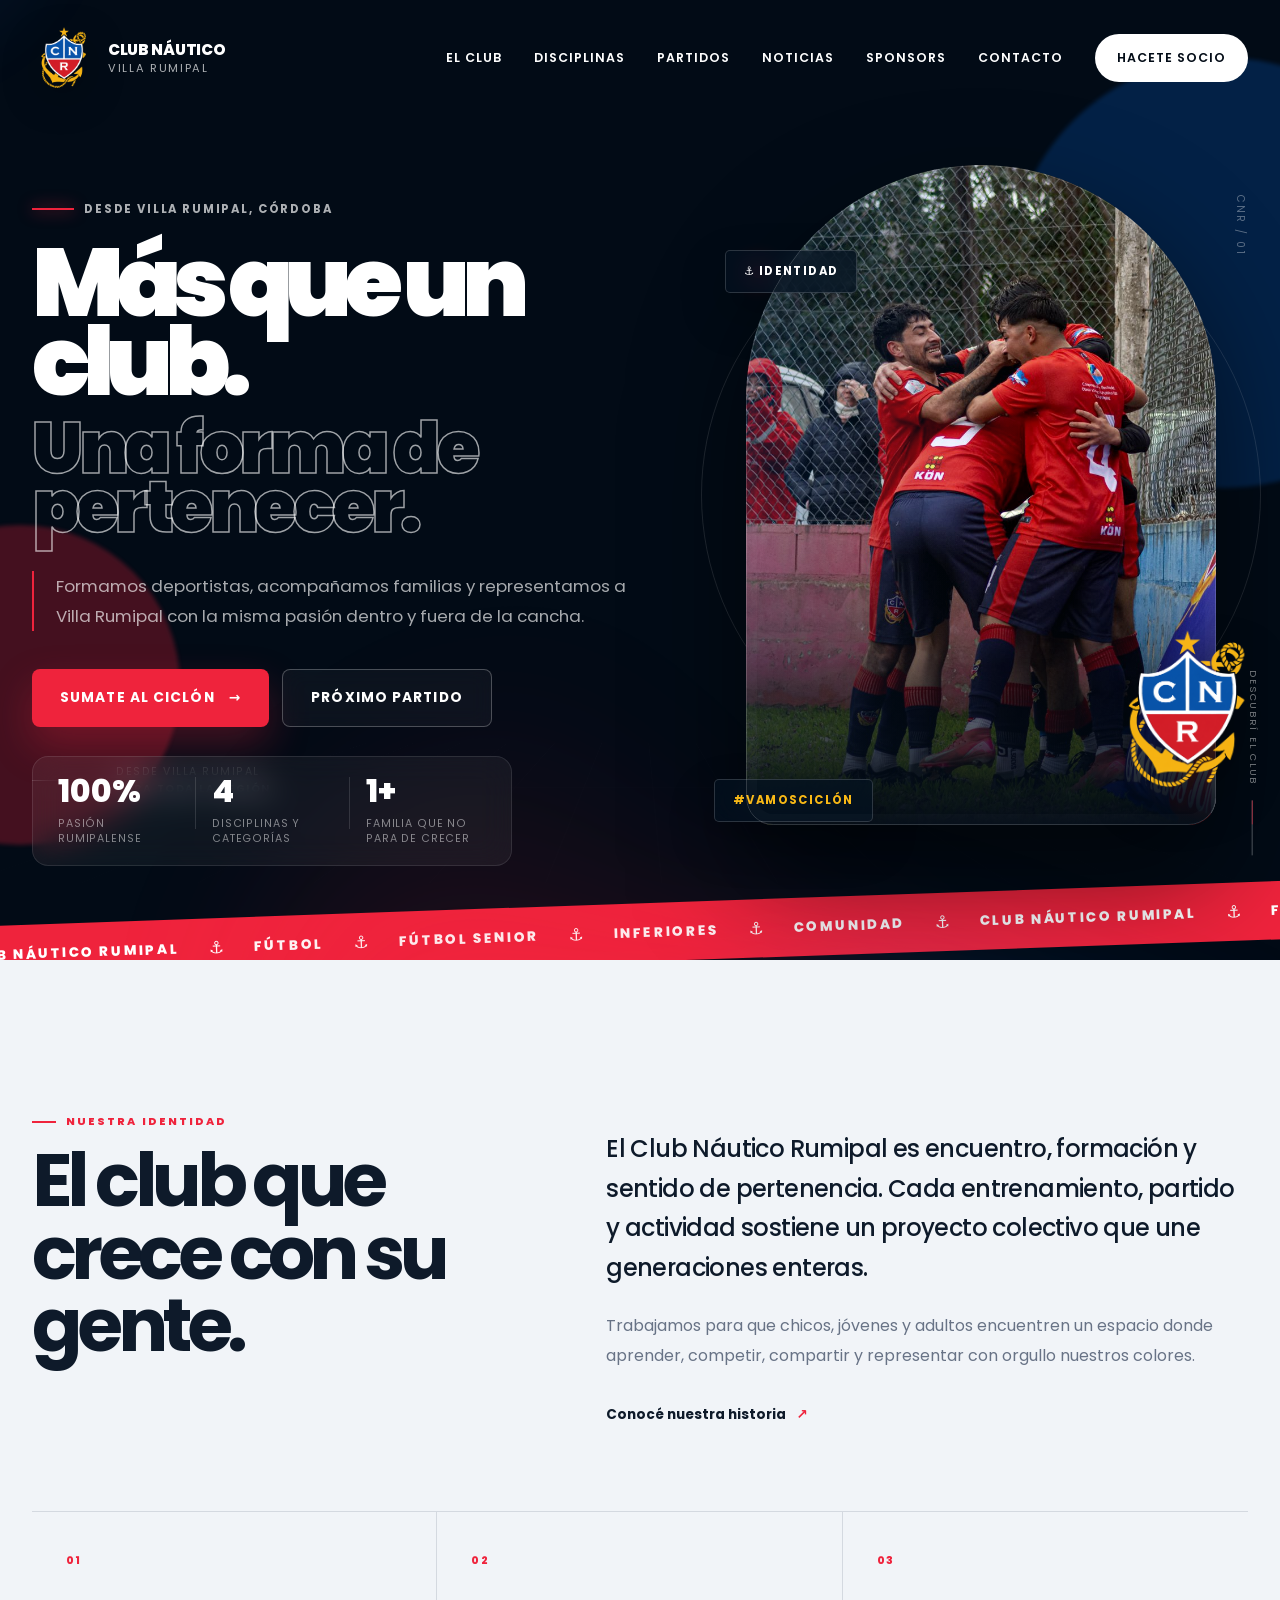
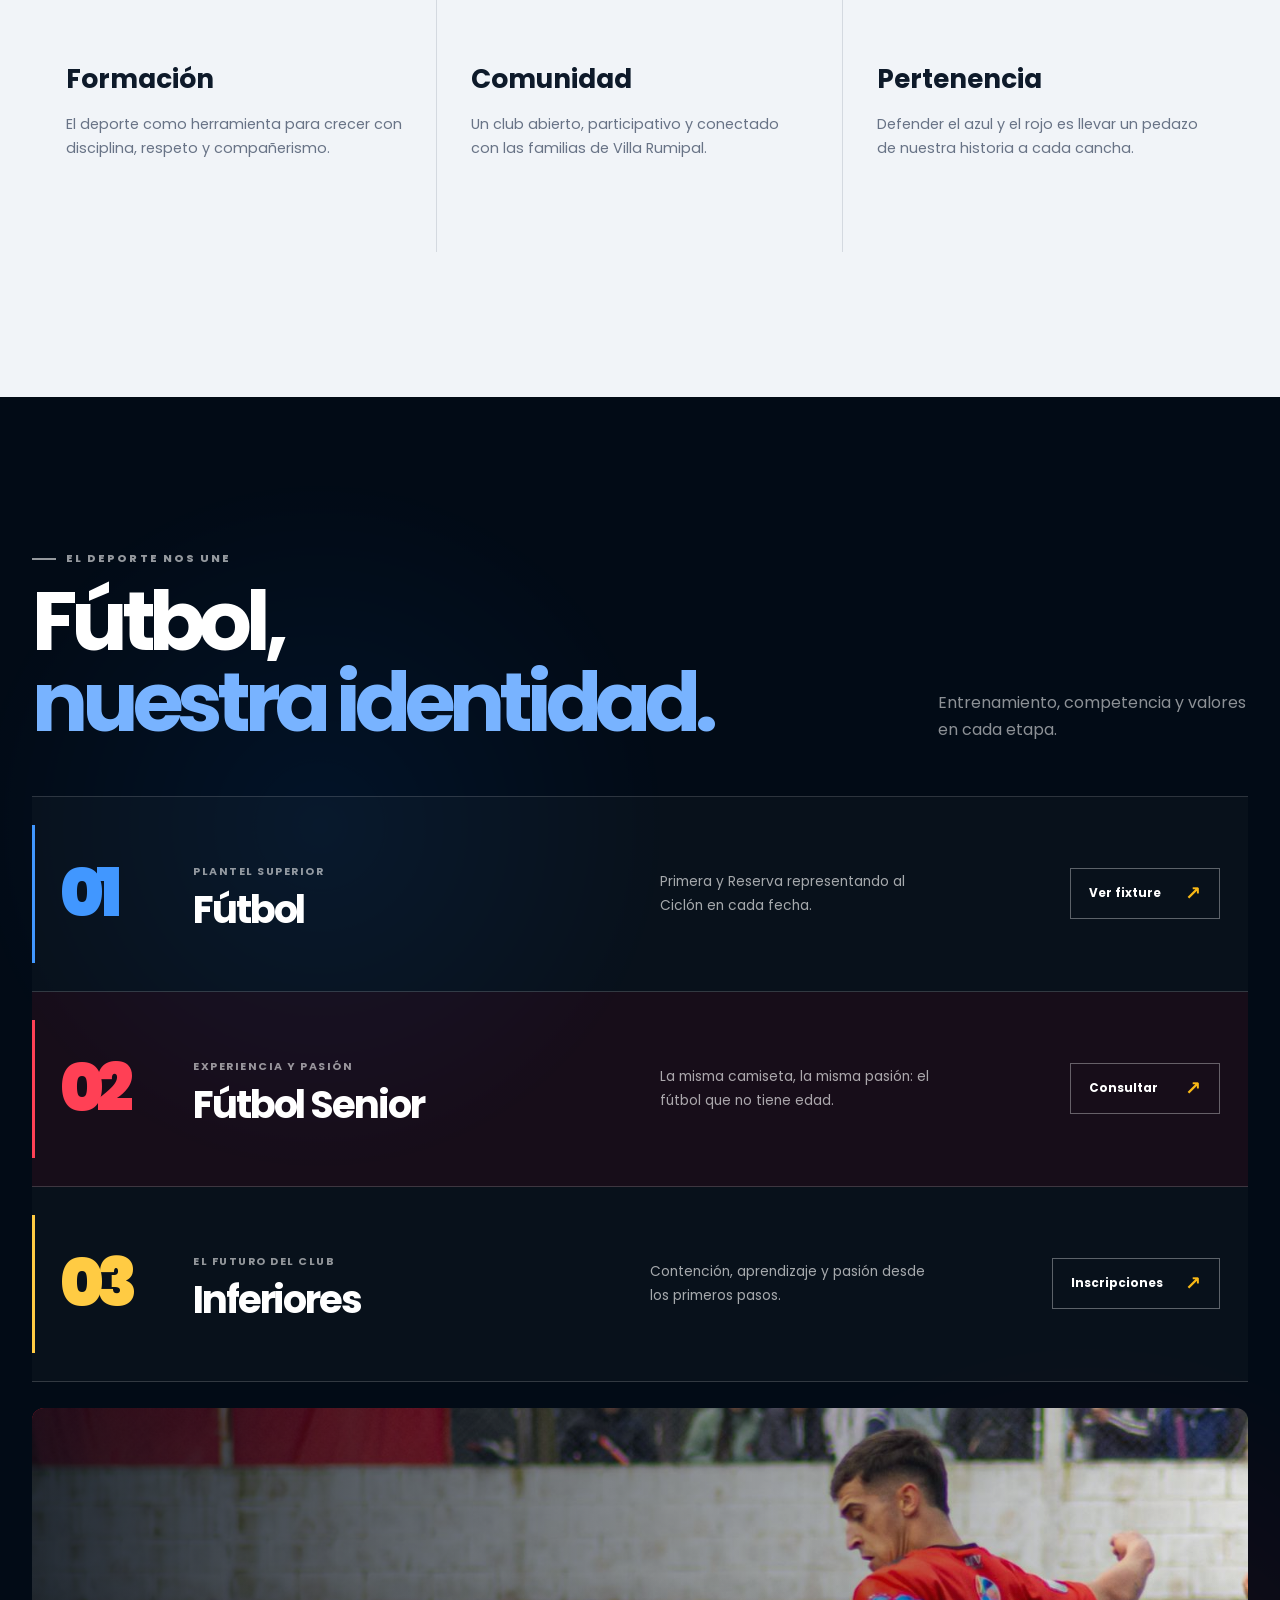
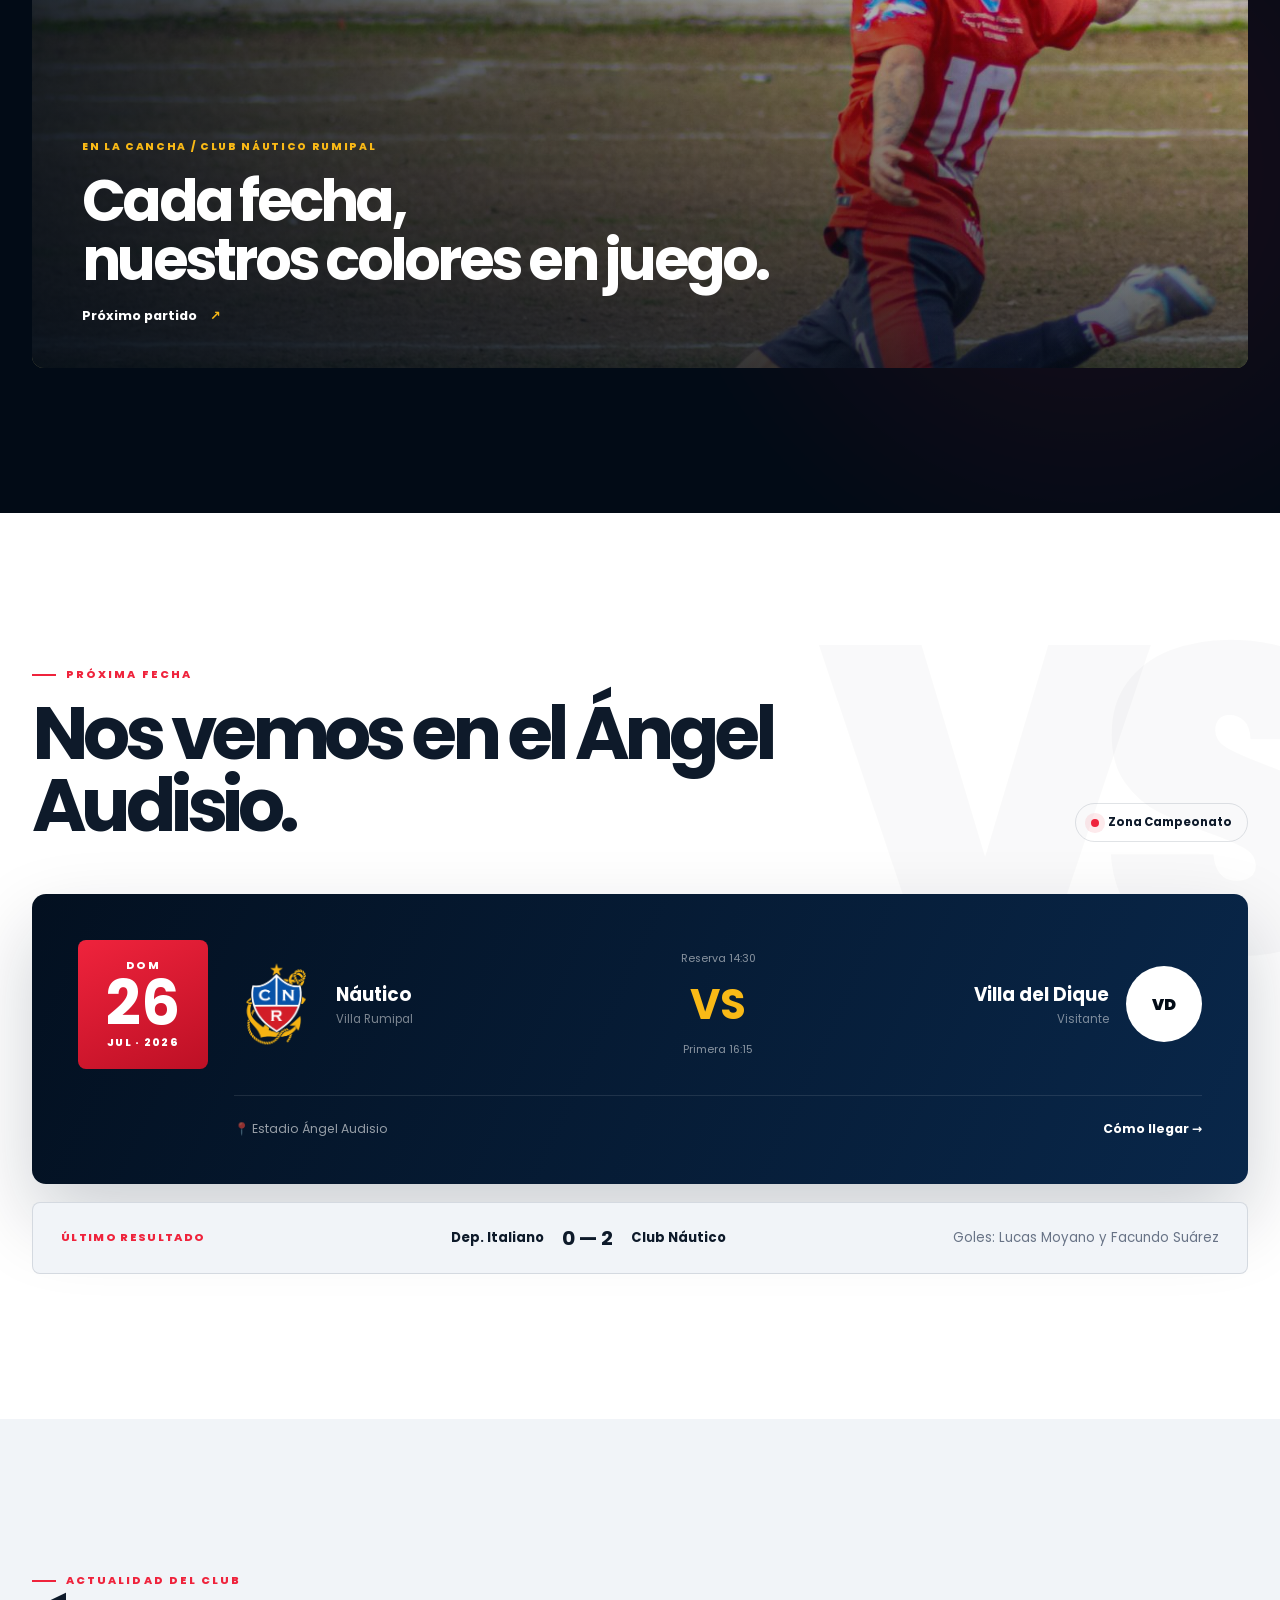
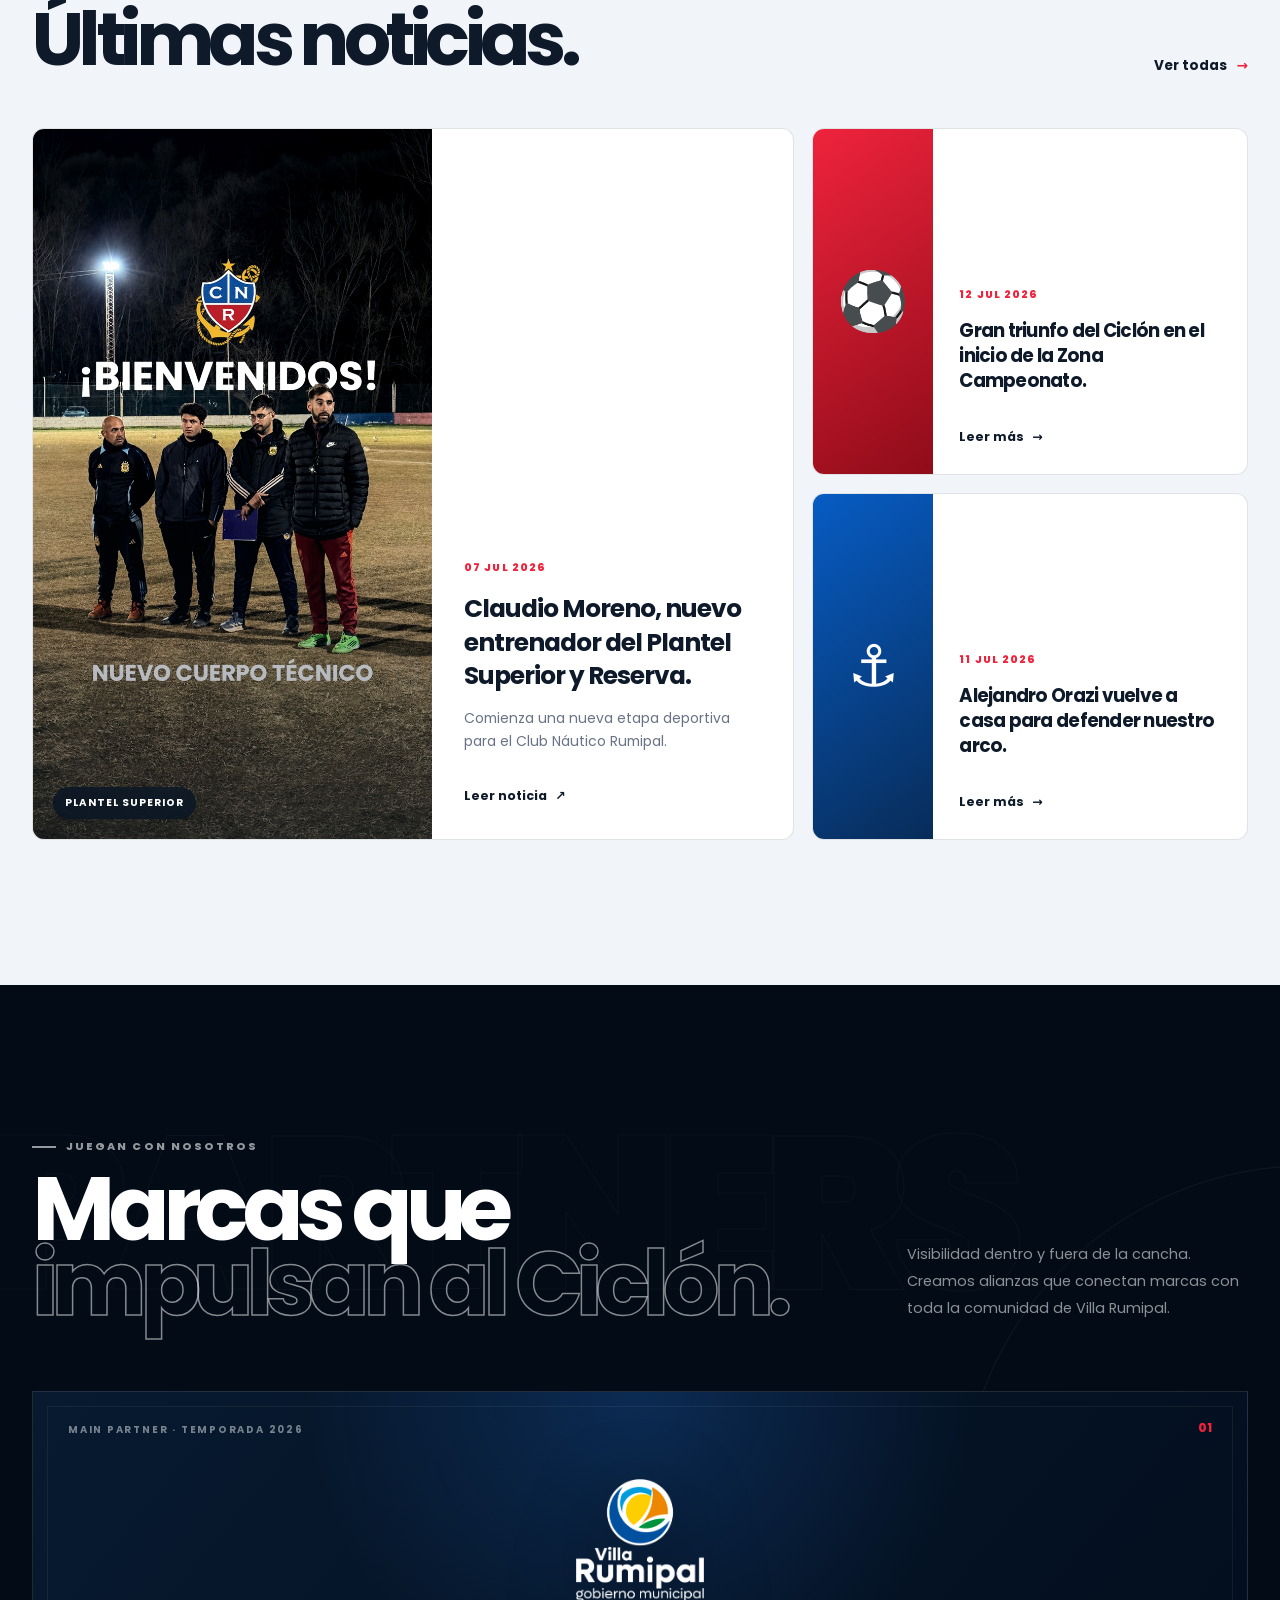
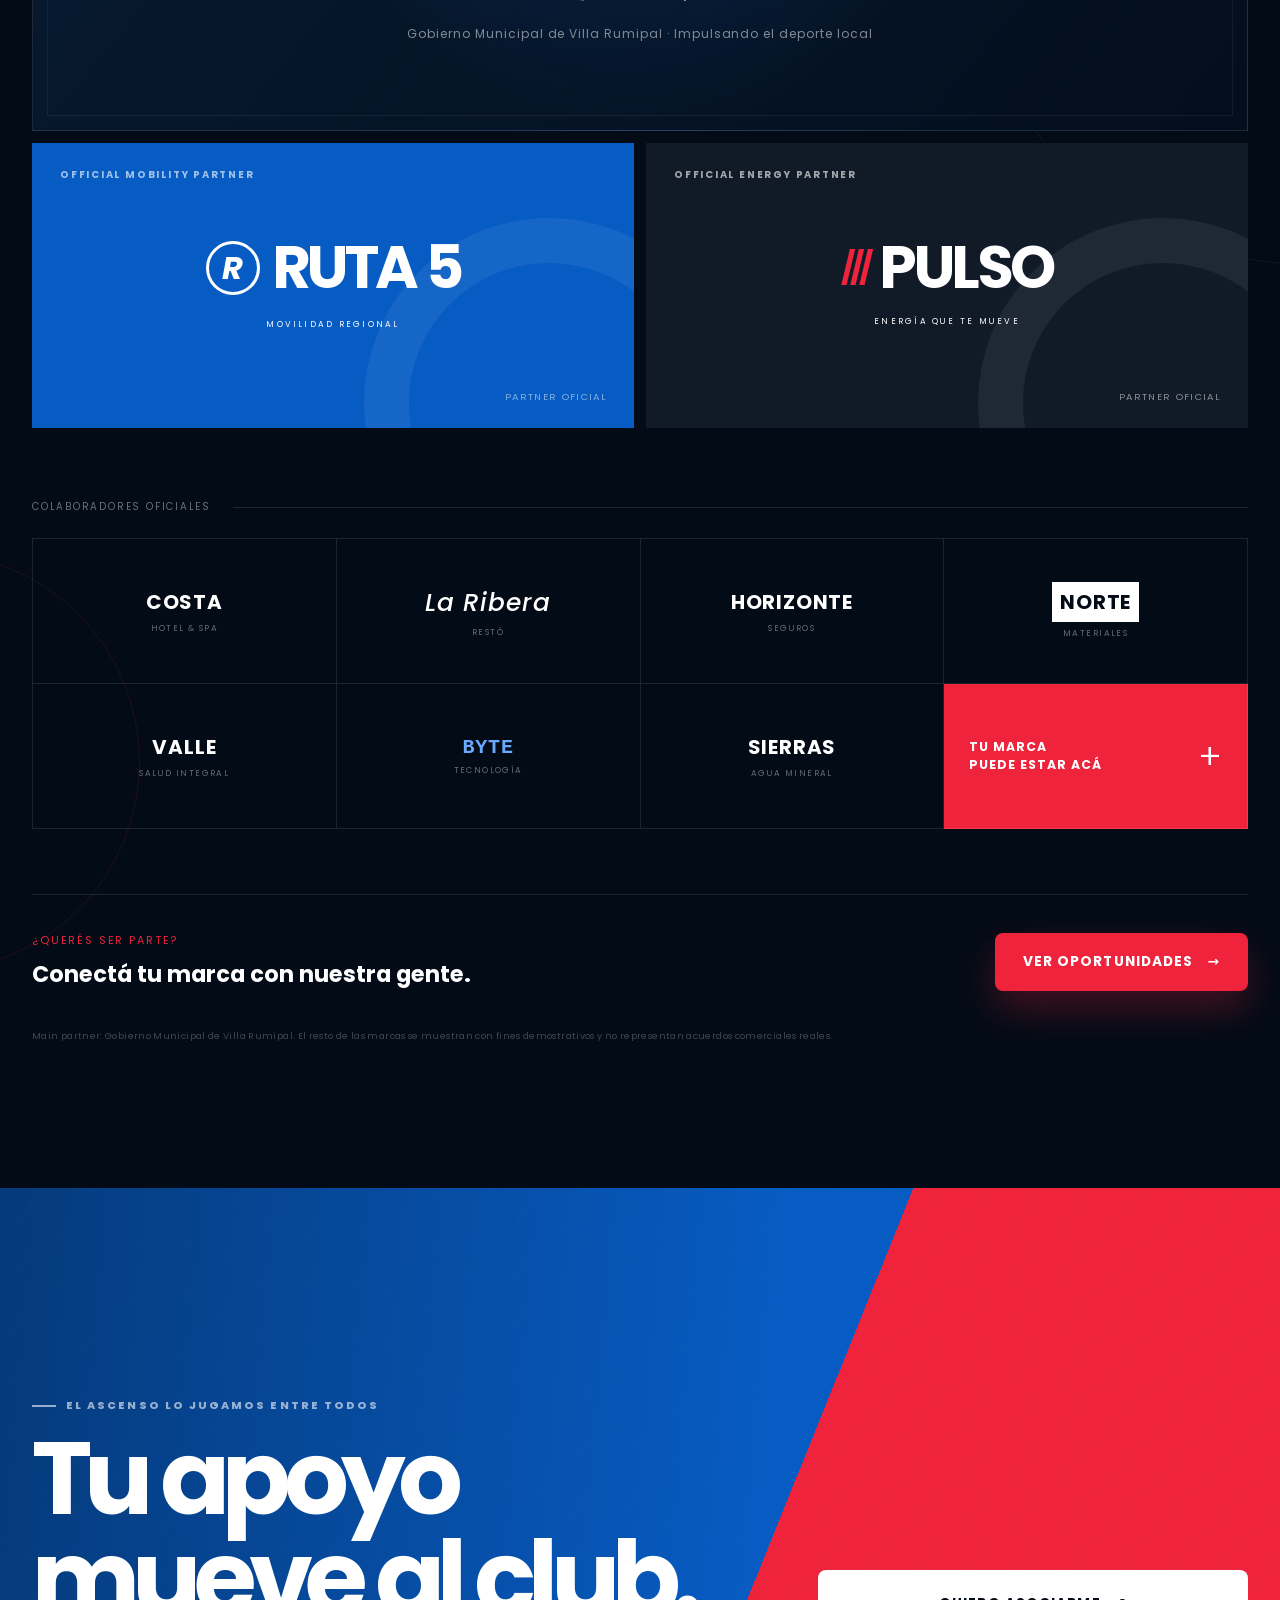
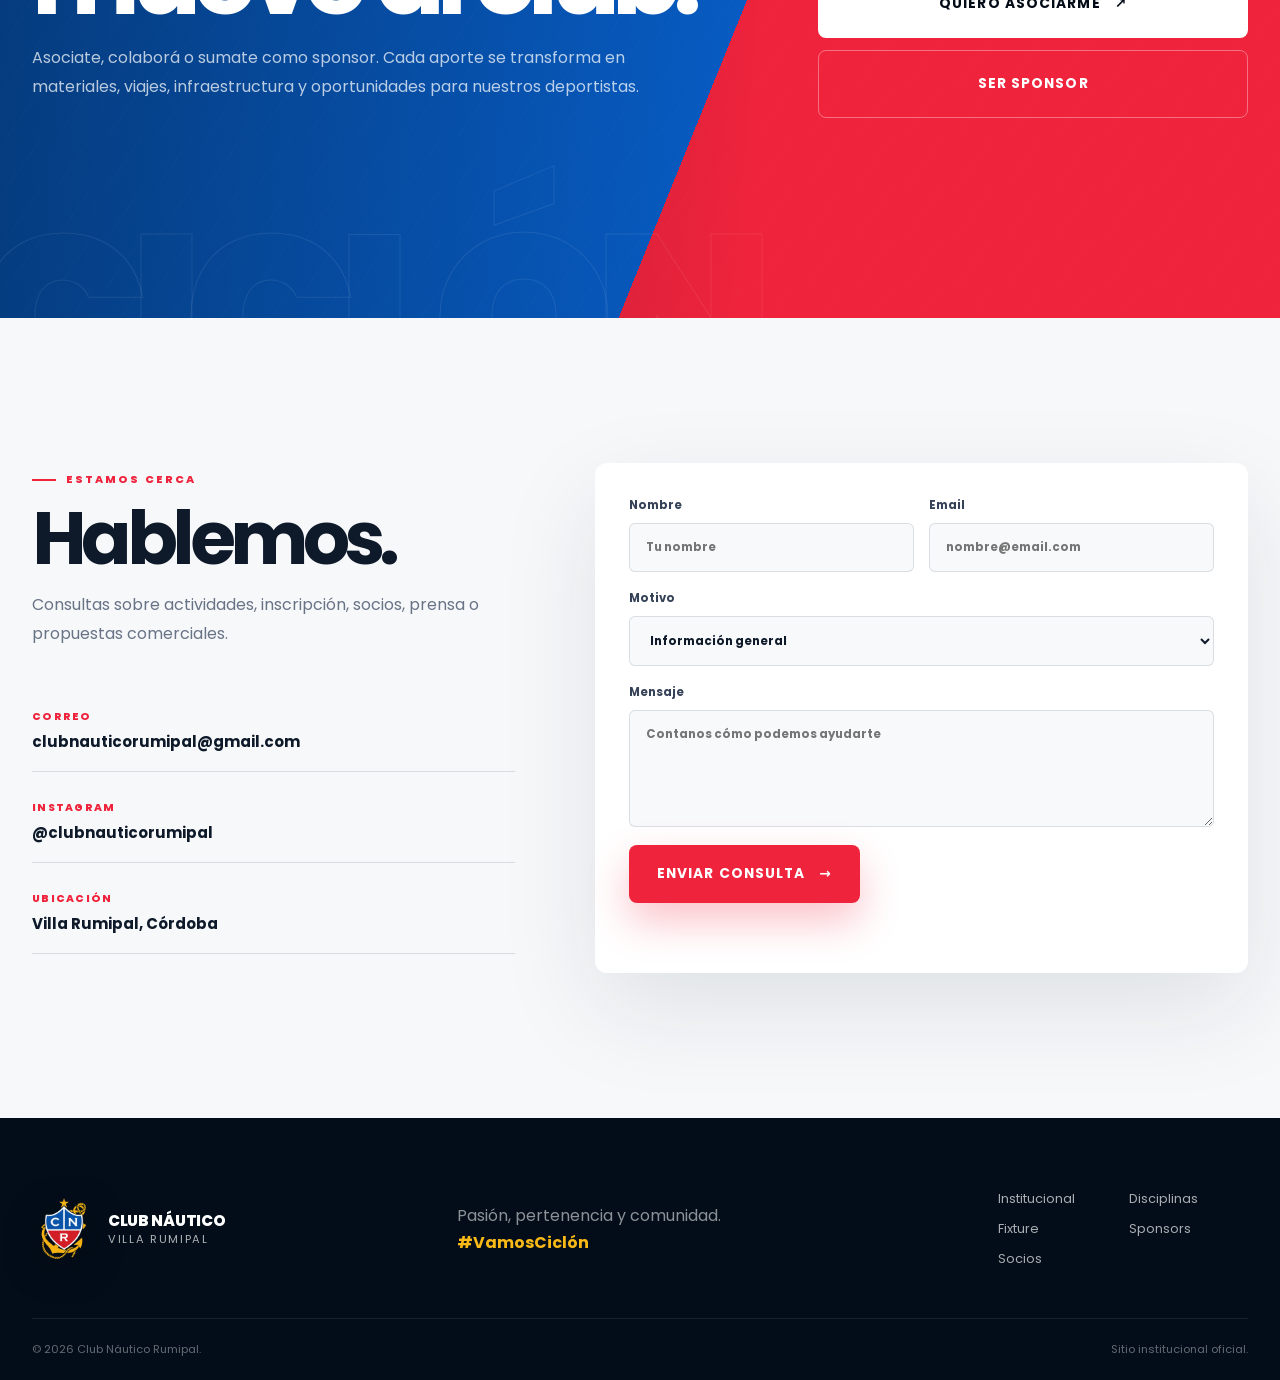
==== commit fa3b9c92: "Rediseñar disciplinas y ajustar logo del sponsor" ====
--- a/index.html
+++ b/index.html
@@ -163,46 +163,36 @@
         <div class="section-head-row reveal">
           <div>
             <span class="section-kicker section-kicker-light">El deporte nos une</span>
-            <h2>Disciplinas para todas las edades.</h2>
+            <h2>Fútbol,<br><em>nuestra identidad.</em></h2>
           </div>
           <p>Entrenamiento, competencia y valores en cada etapa.</p>
         </div>
 
         <div class="discipline-grid">
-          <article class="discipline-card discipline-featured reveal" tabindex="0">
-            <div class="discipline-art football-art" aria-hidden="true">
-              <img class="discipline-photo" src="assets/futbol-primera.jpg" alt="" loading="lazy" />
-              <span class="field-line field-line-a"></span>
-              <span class="field-line field-line-b"></span>
-            </div>
-            <div class="discipline-content">
-              <span>Plantel superior</span>
-              <h3>Fútbol</h3>
-              <p>Primera y Reserva representando al Ciclón en cada fecha.</p>
-              <a href="#partidos">Ver fixture <b>→</b></a>
-            </div>
-          </article>
-
-          <article class="discipline-card reveal reveal-delay-1" tabindex="0">
-            <div class="discipline-art senior-art" aria-hidden="true"><span>🥅</span></div>
-            <div class="discipline-content">
-              <span>Experiencia y pasión</span>
-              <h3>Fútbol Senior</h3>
-              <p>La misma camiseta, la misma pasión: el fútbol que no tiene edad.</p>
-              <a href="#contacto">Consultar <b>→</b></a>
-            </div>
-          </article>
-
-          <article class="discipline-card reveal reveal-delay-2" tabindex="0">
-            <div class="discipline-art kids-art" aria-hidden="true"><span>★</span></div>
-            <div class="discipline-content">
-              <span>El futuro del club</span>
-              <h3>Inferiores</h3>
-              <p>Contención, aprendizaje y pasión desde los primeros pasos.</p>
-              <a href="#contacto">Inscripciones <b>→</b></a>
-            </div>
-          </article>
-        </div>
+          <article class="discipline-card reveal">
+            <span class="discipline-number" aria-hidden="true">01</span>
+            <div class="discipline-content"><span>Plantel superior</span><h3>Fútbol</h3></div>
+            <p class="discipline-description">Primera y Reserva representando al Ciclón en cada fecha.</p>
+            <a class="discipline-action" href="#partidos">Ver fixture <b aria-hidden="true">↗</b></a>
+          </article>
+          <article class="discipline-card reveal reveal-delay-1">
+            <span class="discipline-number" aria-hidden="true">02</span>
+            <div class="discipline-content"><span>Experiencia y pasión</span><h3>Fútbol Senior</h3></div>
+            <p class="discipline-description">La misma camiseta, la misma pasión: el fútbol que no tiene edad.</p>
+            <a class="discipline-action" href="#contacto">Consultar <b aria-hidden="true">↗</b></a>
+          </article>
+          <article class="discipline-card reveal reveal-delay-2">
+            <span class="discipline-number" aria-hidden="true">03</span>
+            <div class="discipline-content"><span>El futuro del club</span><h3>Inferiores</h3></div>
+            <p class="discipline-description">Contención, aprendizaje y pasión desde los primeros pasos.</p>
+            <a class="discipline-action" href="#contacto">Inscripciones <b aria-hidden="true">↗</b></a>
+          </article>
+        </div>
+
+        <a class="discipline-editorial reveal" href="#partidos">
+          <img src="assets/futbol-primera.jpg" alt="Jugador del Club Náutico Rumipal durante un partido" loading="lazy" />
+          <span class="discipline-editorial-copy"><small>En la cancha / Club Náutico Rumipal</small><strong>Cada fecha,<br>nuestros colores en juego.</strong><span>Próximo partido <b aria-hidden="true">↗</b></span></span>
+        </a>
       </div>
     </section>
 
@@ -312,7 +302,7 @@
 
         <div class="sponsor-main reveal">
           <div class="sponsor-level">Main partner · Temporada 2026</div>
-          <div class="main-partner-logo"><img src="assets/sponsor-rumipal.png" alt="Gobierno Municipal de Villa Rumipal" width="590" height="560"></div>
+          <div class="main-partner-logo"><img src="assets/sponsor-rumipal.png" alt="Gobierno Municipal de Villa Rumipal" width="140" height="133"></div>
           <p>Gobierno Municipal de Villa Rumipal · Impulsando el deporte local</p>
           <span class="sponsor-number">01</span>
         </div>
--- a/styles.css
+++ b/styles.css
@@ -651,12 +651,33 @@
 .value-number { font-size: .65rem; }
 
 .disciplines { background: #020b16; }
-.discipline-grid { grid-template-columns: 1.35fr .825fr .825fr; gap: 12px; }
-.discipline-card { min-height: 560px; border-radius: 12px; }
+.disciplines .section-head-row h2 { max-width: 970px; font-size: clamp(3.4rem, 6.5vw, 6.8rem); }
+.disciplines .section-head-row h2 em { color: #78b3ff; font-style: normal; }
+.discipline-grid { grid-template-columns: 1fr; gap: 0; border-top: 1px solid rgba(255,255,255,.17); }
+.discipline-card { --stripe: #4197ff; display: grid; grid-template-columns: 105px minmax(0, 1.15fr) minmax(0, 1fr) auto; align-items: center; gap: 28px; min-height: 195px; padding: 30px 28px; border: 0; border-bottom: 1px solid rgba(255,255,255,.17); border-radius: 0; background: rgba(255,255,255,.025); }
+.discipline-card:nth-child(2) { --stripe: #ff4055; background: rgba(239,35,60,.085); }
+.discipline-card:nth-child(3) { --stripe: #ffcb43; }
+.discipline-card::before { content: ""; position: absolute; left: 0; top: 28px; bottom: 28px; width: 3px; background: var(--stripe); }
+.discipline-card:hover, .discipline-card:focus-within { transform: none; background: #102a4b; }
+.discipline-number { color: var(--stripe); font-size: clamp(3.4rem, 5.2vw, 5.7rem); font-weight: 900; line-height: 1; letter-spacing: -.12em; }
 .discipline-card::after, .news-card::after, .value-card::after { content: ""; position: absolute; inset: 0; pointer-events: none; opacity: 0; background: radial-gradient(360px circle at var(--card-x) var(--card-y), rgba(255,255,255,.14), transparent 45%); transition: opacity .3s; }
 .discipline-card:hover::after, .news-card:hover::after, .value-card:hover::after { opacity: 1; }
-.discipline-content { left: 38px; right: 38px; bottom: 40px; }
-.discipline-content h3 { font-size: 2.8rem; letter-spacing: -.05em; }
+.discipline-content { position: static; min-width: 0; }
+.discipline-content h3 { margin: 8px 0 0; font-size: clamp(2.1rem, 3vw, 3.3rem); line-height: 1.05; letter-spacing: -.055em; }
+.discipline-description { max-width: 290px; margin: 0; color: rgba(255,255,255,.64); font-size: .86rem; line-height: 1.7; }
+.discipline-action { display: inline-flex; align-items: center; justify-content: space-between; gap: 22px; min-width: 150px; padding: 15px 18px; border: 1px solid rgba(255,255,255,.34); color: white; font-size: .74rem; font-weight: 700; white-space: nowrap; transition: background .2s, color .2s; }
+.discipline-action b { color: var(--gold); font-size: 1.2rem; line-height: 1; }
+.discipline-action:hover { background: white; color: var(--navy); }
+.discipline-action:hover b { color: var(--red); }
+.discipline-editorial { position: relative; display: block; height: 560px; margin-top: 26px; overflow: hidden; border-radius: 12px; isolation: isolate; }
+.discipline-editorial::after { content: ""; position: absolute; inset: 0; z-index: -1; background: linear-gradient(90deg, rgba(2,11,22,.85), rgba(2,11,22,.3) 65%, rgba(2,11,22,.04)), linear-gradient(to top, rgba(2,11,22,.68), transparent 70%); }
+.discipline-editorial img { position: absolute; inset: 0; z-index: -2; width: 100%; height: 100%; object-fit: cover; object-position: center 18%; transition: transform .6s ease; }
+.discipline-editorial:hover img { transform: scale(1.04); }
+.discipline-editorial-copy { position: absolute; left: 50px; bottom: 43px; display: grid; gap: 17px; max-width: 720px; }
+.discipline-editorial-copy small { color: var(--gold); font-size: .65rem; font-weight: 800; letter-spacing: .16em; text-transform: uppercase; }
+.discipline-editorial-copy strong { font-size: clamp(2.5rem, 4.5vw, 5rem); line-height: 1.02; letter-spacing: -.065em; }
+.discipline-editorial-copy > span { font-size: .8rem; font-weight: 700; }
+.discipline-editorial-copy b { margin-left: 10px; color: var(--gold); }
 
 .match-section { position: relative; overflow: hidden; }
 .match-section::before { content: "VS"; position: absolute; right: -3vw; top: 70px; color: rgba(7,26,48,.025); font-size: 34vw; line-height: 1; font-weight: 900; letter-spacing: -.12em; }
@@ -690,7 +711,7 @@
 .fictional-logo strong { line-height: .8; letter-spacing: -.06em; }
 .fictional-logo span { width: 100%; text-align: center; text-transform: uppercase; letter-spacing: .27em; }
 .main-partner-logo { position: relative; z-index: 1; display: grid; place-items: center; }
-.main-partner-logo img { width: clamp(110px, 11vw, 150px); height: auto; filter: drop-shadow(0 18px 40px rgba(0,0,0,.35)); }
+.main-partner-logo img { width: clamp(115px, 10vw, 140px); max-width: 140px; max-height: 133px; height: auto; object-fit: contain; filter: drop-shadow(0 18px 40px rgba(0,0,0,.35)); }
 .sponsor-secondary-grid { display: grid; grid-template-columns: 1fr 1fr; gap: 12px; margin-top: 12px; }
 .sponsor-secondary { position: relative; min-height: 285px; display: grid; place-items: center; align-content: center; overflow: hidden; background: var(--blue); }
 .sponsor-secondary-red { background: #111b28; }
@@ -735,8 +756,9 @@
   .hero-content { gap: 20px; }
   .hero h1 { font-size: clamp(4.4rem, 9vw, 7rem); }
   .hero-metrics { position: static; margin-top: 35px; }
-  .discipline-grid { grid-template-columns: 1fr 1fr; }
-  .discipline-featured { grid-column: span 2; }
+  .discipline-grid { grid-template-columns: 1fr; }
+  .discipline-card { grid-template-columns: 85px minmax(0, 1fr) minmax(0, 1fr); }
+  .discipline-action { grid-column: 2 / 4; justify-self: start; }
 }
 @media (max-width: 860px) {
   :root { --container: min(100% - 36px, 720px); }
@@ -752,6 +774,11 @@
   .floating-tag-bottom { top: auto; right: auto; left: 4%; bottom: 0; }
   .value-grid { border-top: 0; }
   .value-card { border-right: 0; border-top: 1px solid var(--border); }
+  .discipline-card { grid-template-columns: 70px minmax(0, 1fr); gap: 12px 22px; }
+  .discipline-number { grid-row: 1 / 4; align-self: start; }
+  .discipline-description, .discipline-action { grid-column: 2; }
+  .discipline-action { justify-self: start; }
+  .discipline-editorial { height: 390px; }
   .sponsors-heading { grid-template-columns: 1fr; gap: 25px; }
   .supporters-grid { grid-template-columns: repeat(2, 1fr); }
 }
@@ -773,12 +800,16 @@
   .hero-shield { width: 105px; }
   .section { padding: 95px 0; }
   .section-heading h2, .section-head-row h2, .contact-copy h2 { font-size: 3.35rem; }
-  .discipline-grid { grid-template-columns: 1fr; }
-  .discipline-featured { grid-column: auto; }
-  .discipline-card { min-height: 380px; }
-  .discipline-content { left: 26px; right: 26px; bottom: 28px; }
-  .discipline-content h3 { font-size: 2.3rem; }
-  .discipline-content p { min-height: 0; }
+  .disciplines .section-head-row h2 { font-size: clamp(3.15rem, 13vw, 4.7rem); }
+  .discipline-card { grid-template-columns: 52px minmax(0, 1fr); gap: 11px 16px; min-height: 260px; padding: 25px 16px; }
+  .discipline-number { font-size: 2.8rem; }
+  .discipline-content h3 { font-size: 2.15rem; }
+  .discipline-description { font-size: .82rem; }
+  .discipline-editorial { height: 420px; }
+  .discipline-editorial img { object-position: 62% center; }
+  .discipline-editorial::after { background: linear-gradient(to top, rgba(2,11,22,.95), rgba(2,11,22,.15) 78%); }
+  .discipline-editorial-copy { left: 24px; right: 24px; bottom: 26px; gap: 12px; }
+  .discipline-editorial-copy strong { font-size: clamp(2rem, 8vw, 2.8rem); }
   .match-card { padding: 18px; }
   .membership { min-height: 680px; }
   .membership h2 { font-size: 4.1rem; }
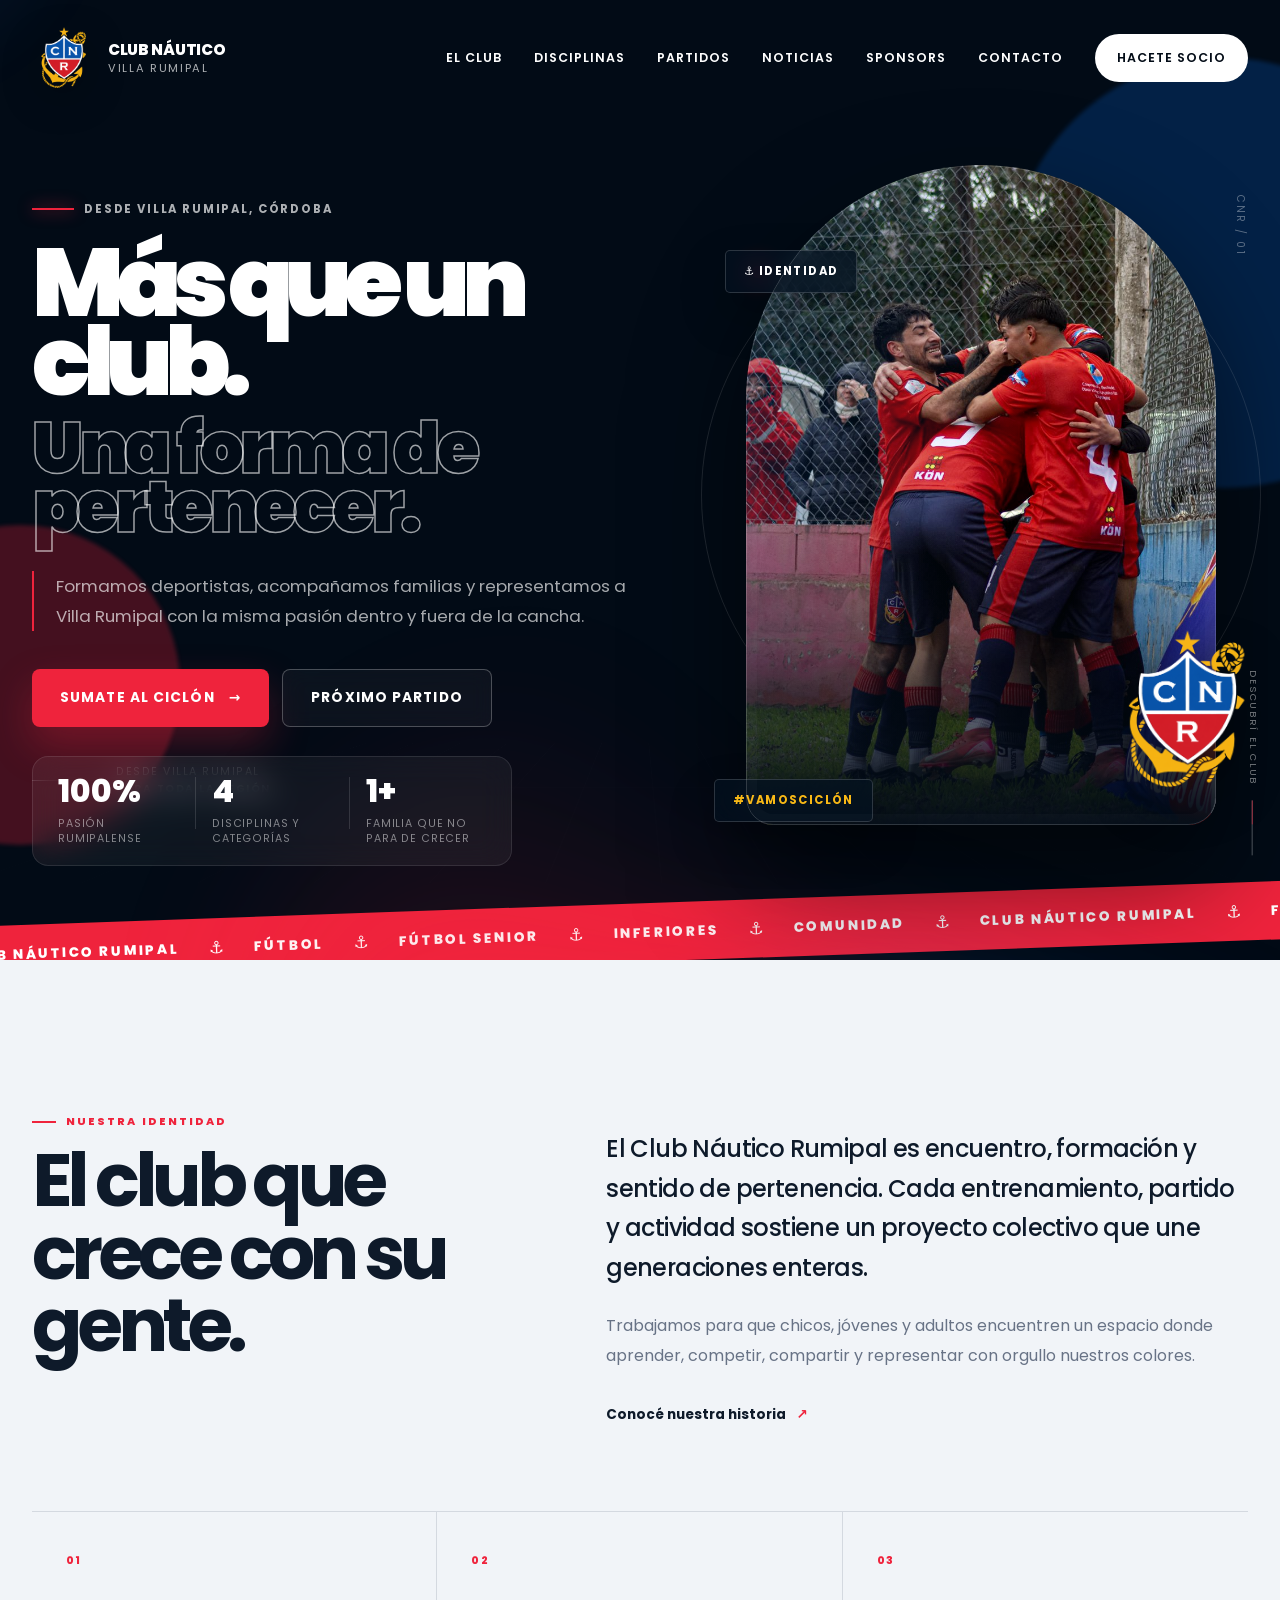
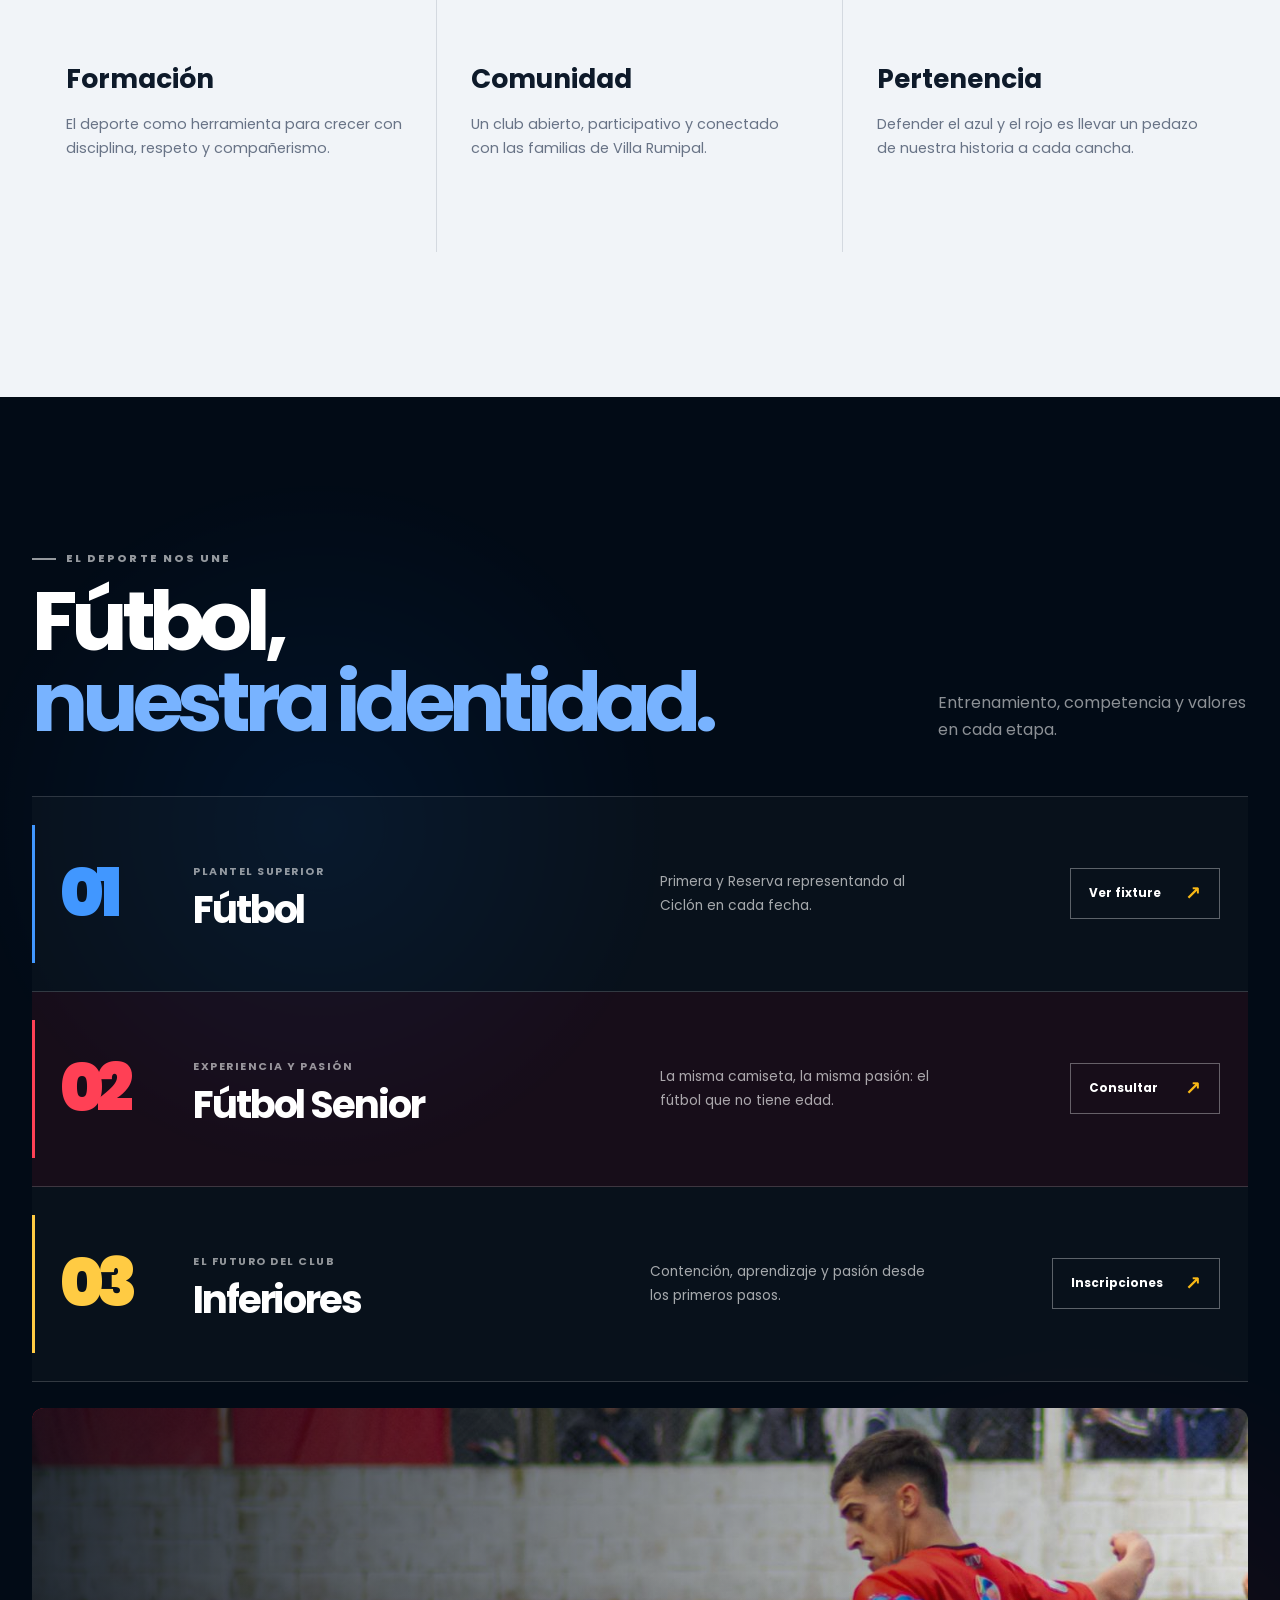
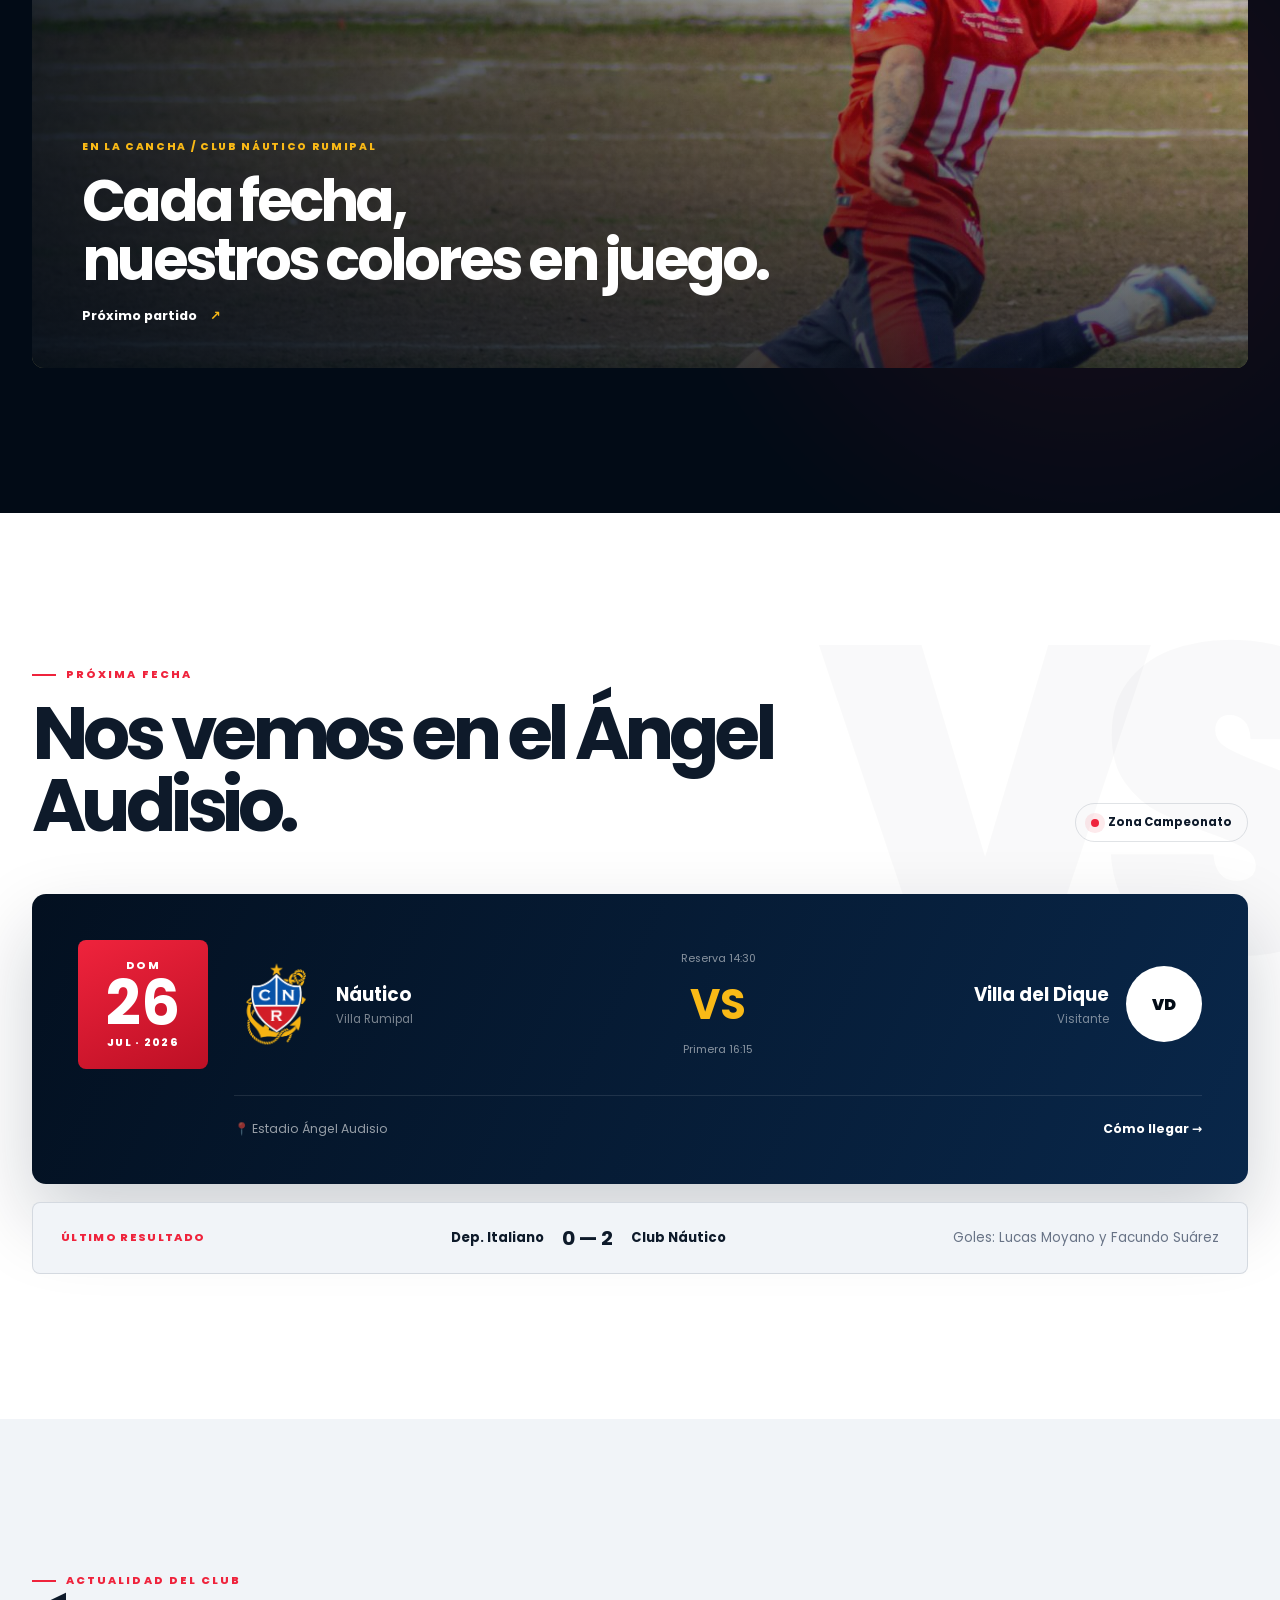
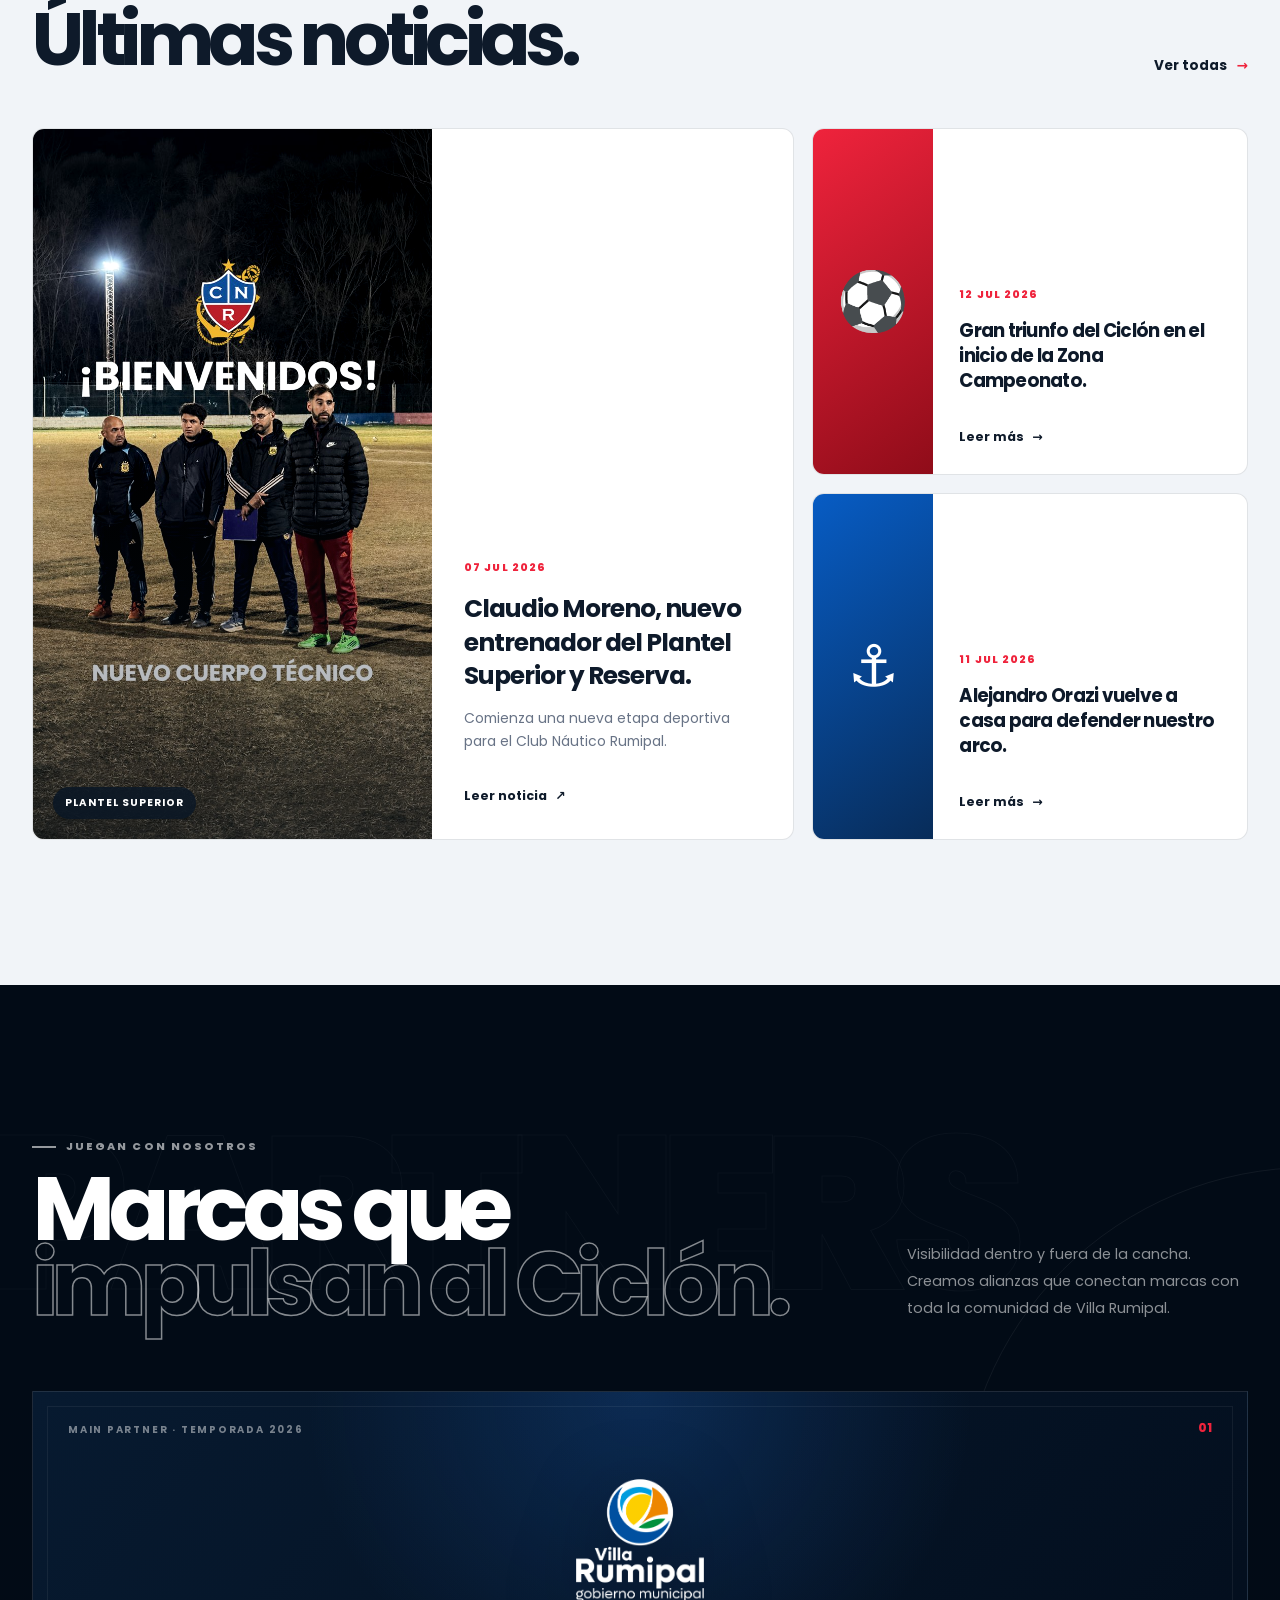
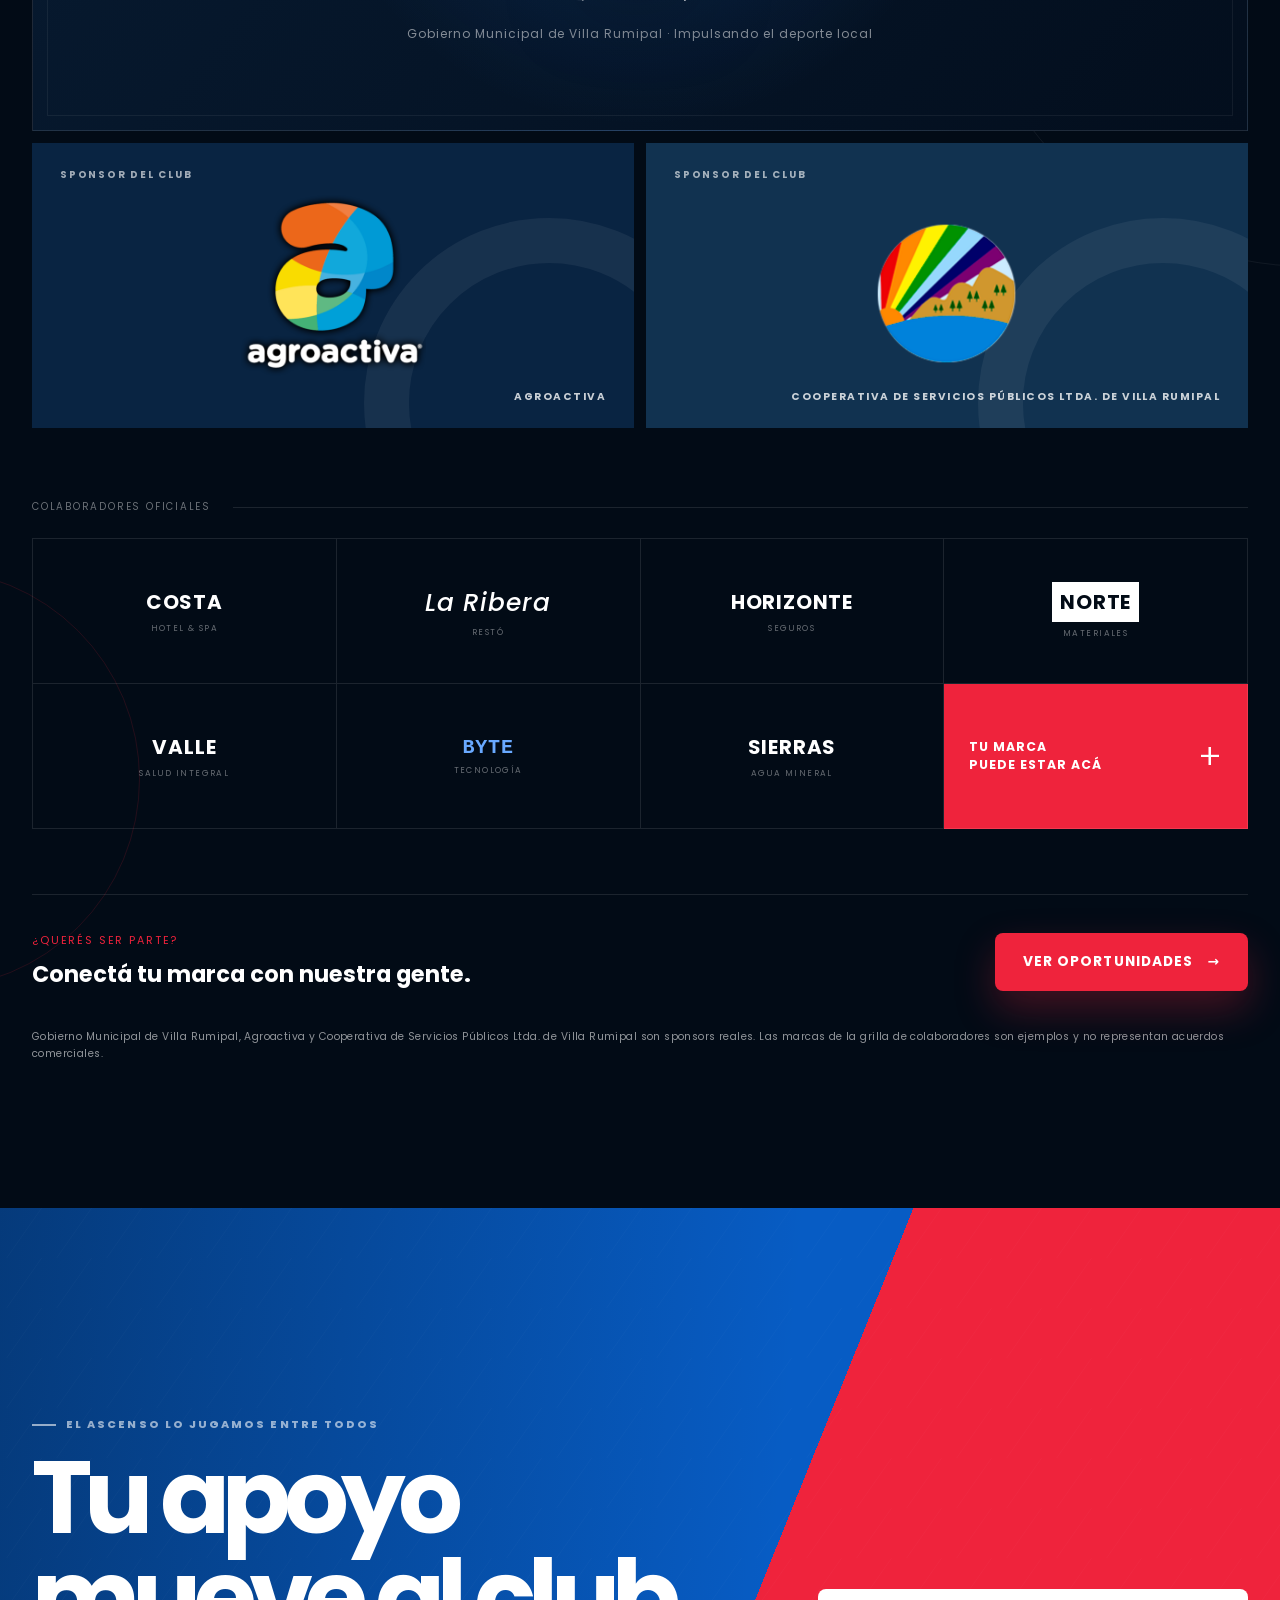
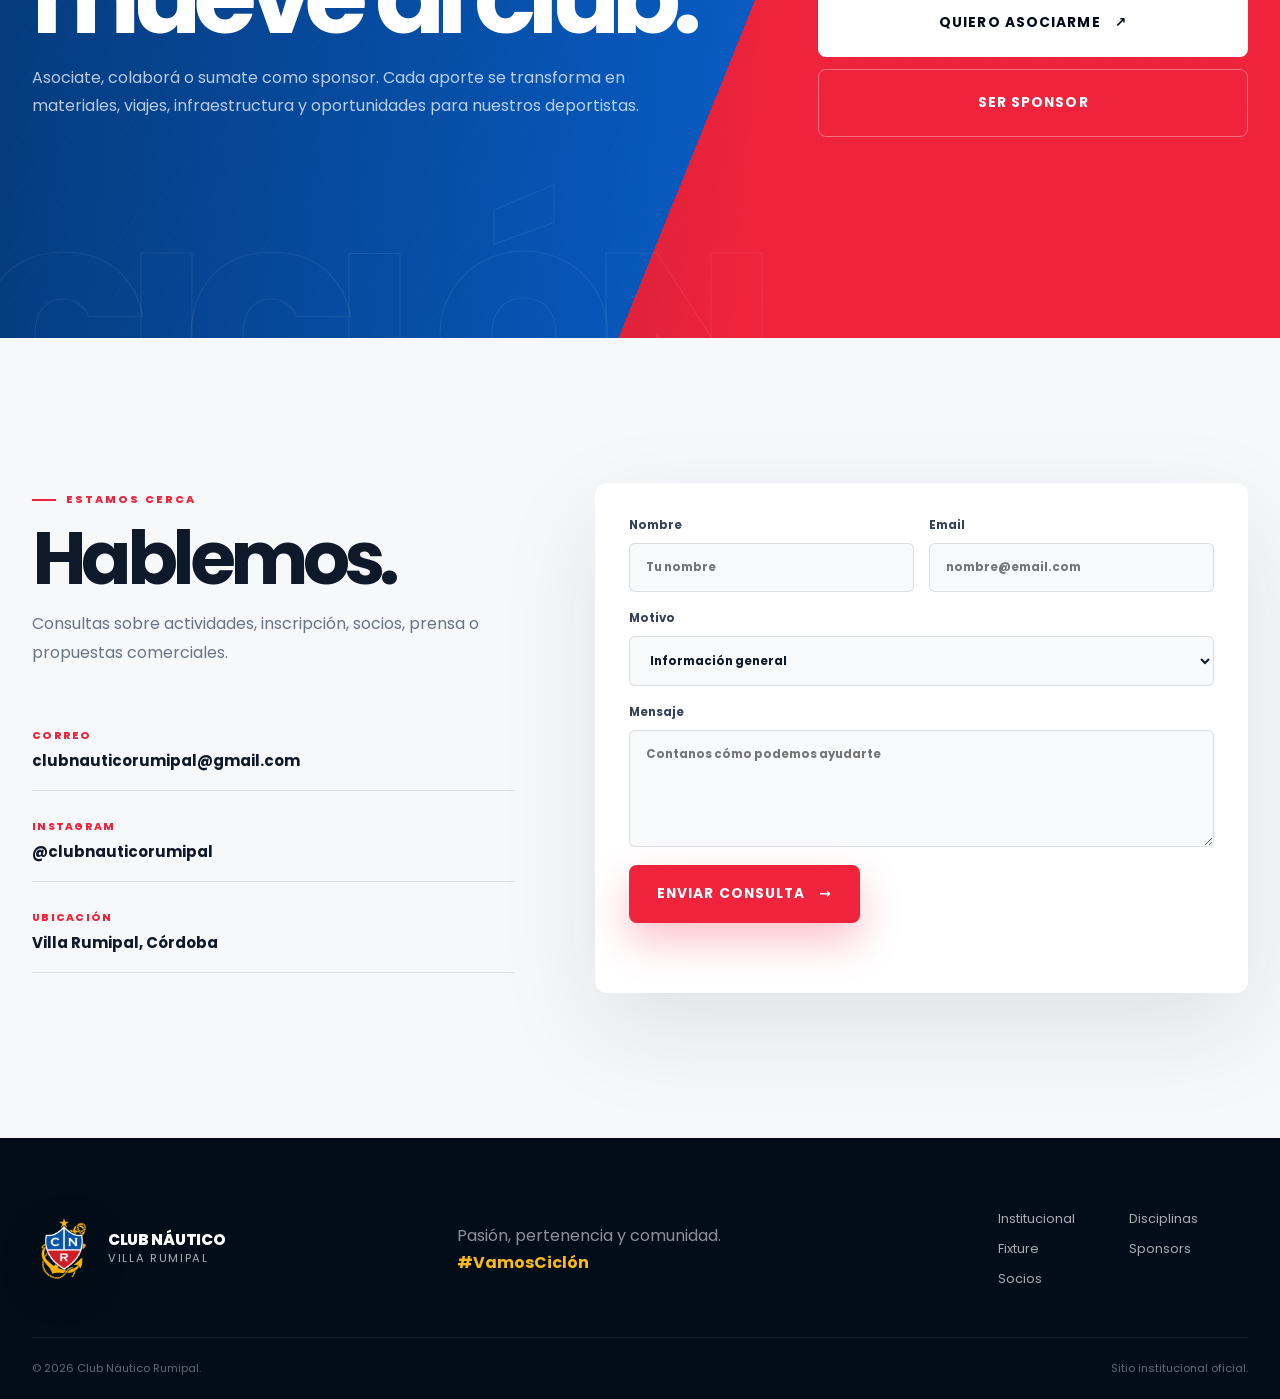
==== commit 11aceca6: "Agregar Agroactiva y Cooperativa de Villa Rumipal como sponsors" ====
--- a/index.html
+++ b/index.html
@@ -308,15 +308,15 @@
         </div>
 
         <div class="sponsor-secondary-grid">
-          <article class="sponsor-secondary reveal">
-            <span class="sponsor-level">Official mobility partner</span>
-            <div class="fictional-logo logo-ruta"><b>R</b><strong>RUTA 5</strong><span>Movilidad regional</span></div>
-            <small>Partner oficial</small>
-          </article>
-          <article class="sponsor-secondary sponsor-secondary-red reveal reveal-delay-1">
-            <span class="sponsor-level">Official energy partner</span>
-            <div class="fictional-logo logo-pulso"><b>///</b><strong>PULSO</strong><span>Energía que te mueve</span></div>
-            <small>Partner oficial</small>
+          <article class="sponsor-secondary sponsor-real sponsor-agroactiva reveal">
+            <span class="sponsor-level">Sponsor del club</span>
+            <div class="sponsor-real-logo"><img src="assets/agro1.png" alt="Agroactiva" width="800" height="800" loading="lazy" decoding="async"></div>
+            <small>Agroactiva</small>
+          </article>
+          <article class="sponsor-secondary sponsor-real sponsor-cooperativa reveal reveal-delay-1">
+            <span class="sponsor-level">Sponsor del club</span>
+            <div class="sponsor-real-logo"><img src="assets/cope1.png" alt="Cooperativa de Electricidad, Obras y Servicios Públicos Ltda. de Villa Rumipal" width="800" height="800" loading="lazy" decoding="async"></div>
+            <small>Cooperativa de Servicios Públicos Ltda. de Villa Rumipal</small>
           </article>
         </div>
 
@@ -338,7 +338,7 @@
           <div><span>¿Querés ser parte?</span><strong>Conectá tu marca con nuestra gente.</strong></div>
           <a class="button button-primary" href="#contacto">Ver oportunidades <span>→</span></a>
         </div>
-        <p class="sponsor-demo-note">Main partner: Gobierno Municipal de Villa Rumipal. El resto de las marcas se muestran con fines demostrativos y no representan acuerdos comerciales reales.</p>
+        <p class="sponsor-demo-note">Gobierno Municipal de Villa Rumipal, Agroactiva y Cooperativa de Servicios Públicos Ltda. de Villa Rumipal son sponsors reales. Las marcas de la grilla de colaboradores son ejemplos y no representan acuerdos comerciales.</p>
       </div>
     </section>
 
--- a/styles.css
+++ b/styles.css
@@ -718,6 +718,14 @@
 .sponsor-secondary::after { content: ""; position: absolute; width: 280px; height: 280px; right: -100px; bottom: -160px; border: 45px solid rgba(255,255,255,.06); border-radius: 50%; }
 .sponsor-secondary .sponsor-level { position: absolute; left: 28px; top: 25px; color: rgba(255,255,255,.62); }
 .sponsor-secondary small { position: absolute; right: 28px; bottom: 24px; color: rgba(255,255,255,.5); font-size: .6rem; text-transform: uppercase; letter-spacing: .14em; }
+.sponsor-real { background: #092442; }
+.sponsor-cooperativa { background: #113250; }
+.sponsor-real::after { z-index: 0; pointer-events: none; }
+.sponsor-real .sponsor-level, .sponsor-real > small { z-index: 1; }
+.sponsor-real-logo { position: relative; z-index: 1; display: grid; place-items: center; width: 210px; height: 190px; }
+.sponsor-real-logo img { display: block; width: 185px; height: 185px; object-fit: contain; }
+.sponsor-cooperativa .sponsor-real-logo img { width: 205px; height: 205px; }
+.sponsor-real > small { max-width: calc(100% - 56px); color: rgba(255,255,255,.78); font-size: .65rem; font-weight: 700; line-height: 1.4; text-align: right; }
 .logo-ruta, .logo-pulso { gap: 12px; }
 .logo-ruta b { width: 54px; height: 54px; display: grid; place-items: center; border: 3px solid white; border-radius: 50%; font-size: 2rem; font-style: italic; }
 .logo-ruta strong, .logo-pulso strong { font-size: 3.7rem; }
@@ -743,7 +751,7 @@
 .sponsor-cta > div { display: grid; }
 .sponsor-cta > div span { color: var(--red); font-size: .68rem; text-transform: uppercase; letter-spacing: .17em; }
 .sponsor-cta > div strong { margin-top: 8px; font-size: 1.4rem; }
-.sponsor-demo-note { margin: 38px 0 0; color: rgba(255,255,255,.25); font-size: .57rem; letter-spacing: .04em; }
+.sponsor-demo-note { margin: 38px 0 0; color: rgba(255,255,255,.56); font-size: .65rem; line-height: 1.6; letter-spacing: .04em; }
 
 .membership { min-height: 730px; background: linear-gradient(112deg, var(--blue) 0 58%, var(--red) 58% 100%); }
 .membership h2 { max-width: 900px; font-size: clamp(4.2rem, 8vw, 9rem); }
@@ -819,6 +827,11 @@
   .main-partner-logo img { width: 115px; }
   .sponsor-secondary-grid { grid-template-columns: 1fr; }
   .sponsor-secondary { min-height: 240px; }
+  .sponsor-real { min-height: 250px; }
+  .sponsor-real-logo { height: 165px; }
+  .sponsor-real-logo img { width: 160px; height: 160px; }
+  .sponsor-cooperativa .sponsor-real-logo img { width: 185px; height: 185px; }
+  .sponsor-real > small { right: 20px; bottom: 18px; max-width: calc(100% - 40px); font-size: .61rem; }
   .logo-ruta strong, .logo-pulso strong { font-size: 2.8rem; }
   .supporter-logo, .supporter-open { min-height: 118px; }
   .sponsor-cta { align-items: stretch; flex-direction: column; }
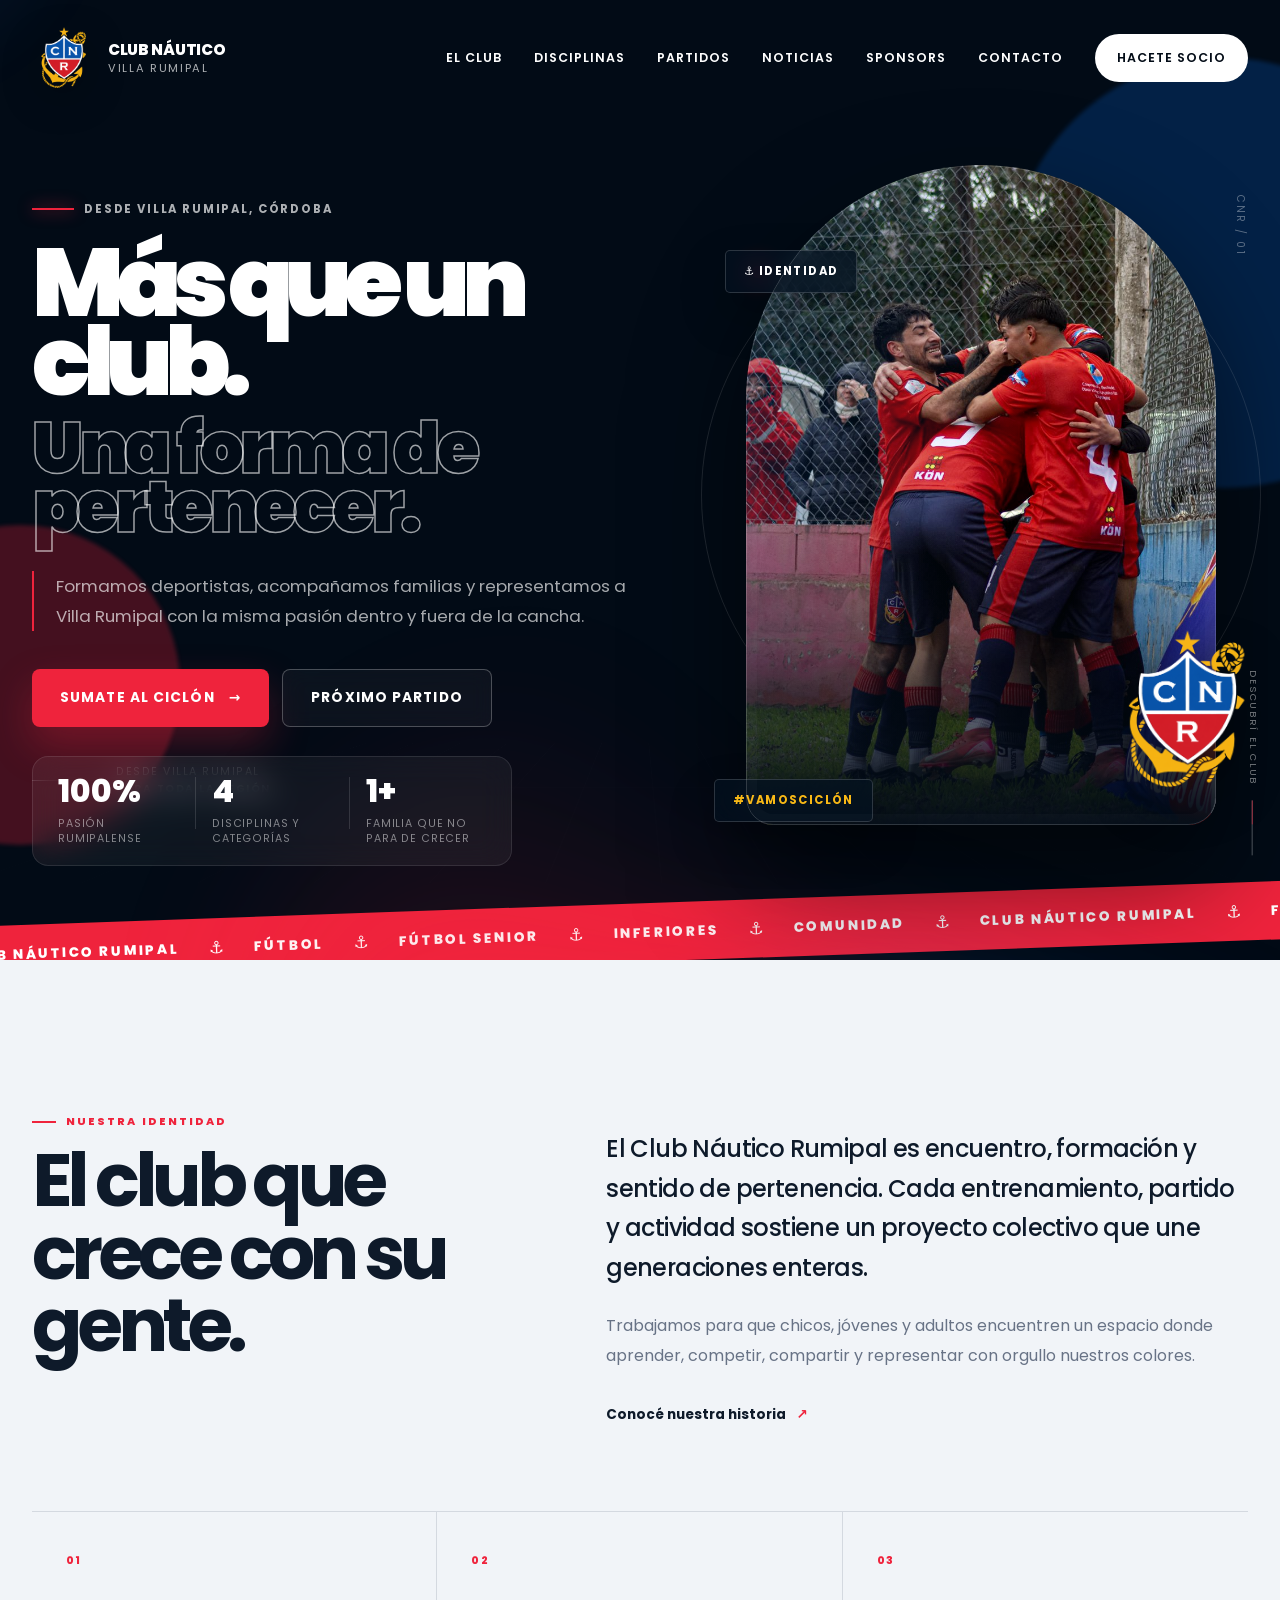
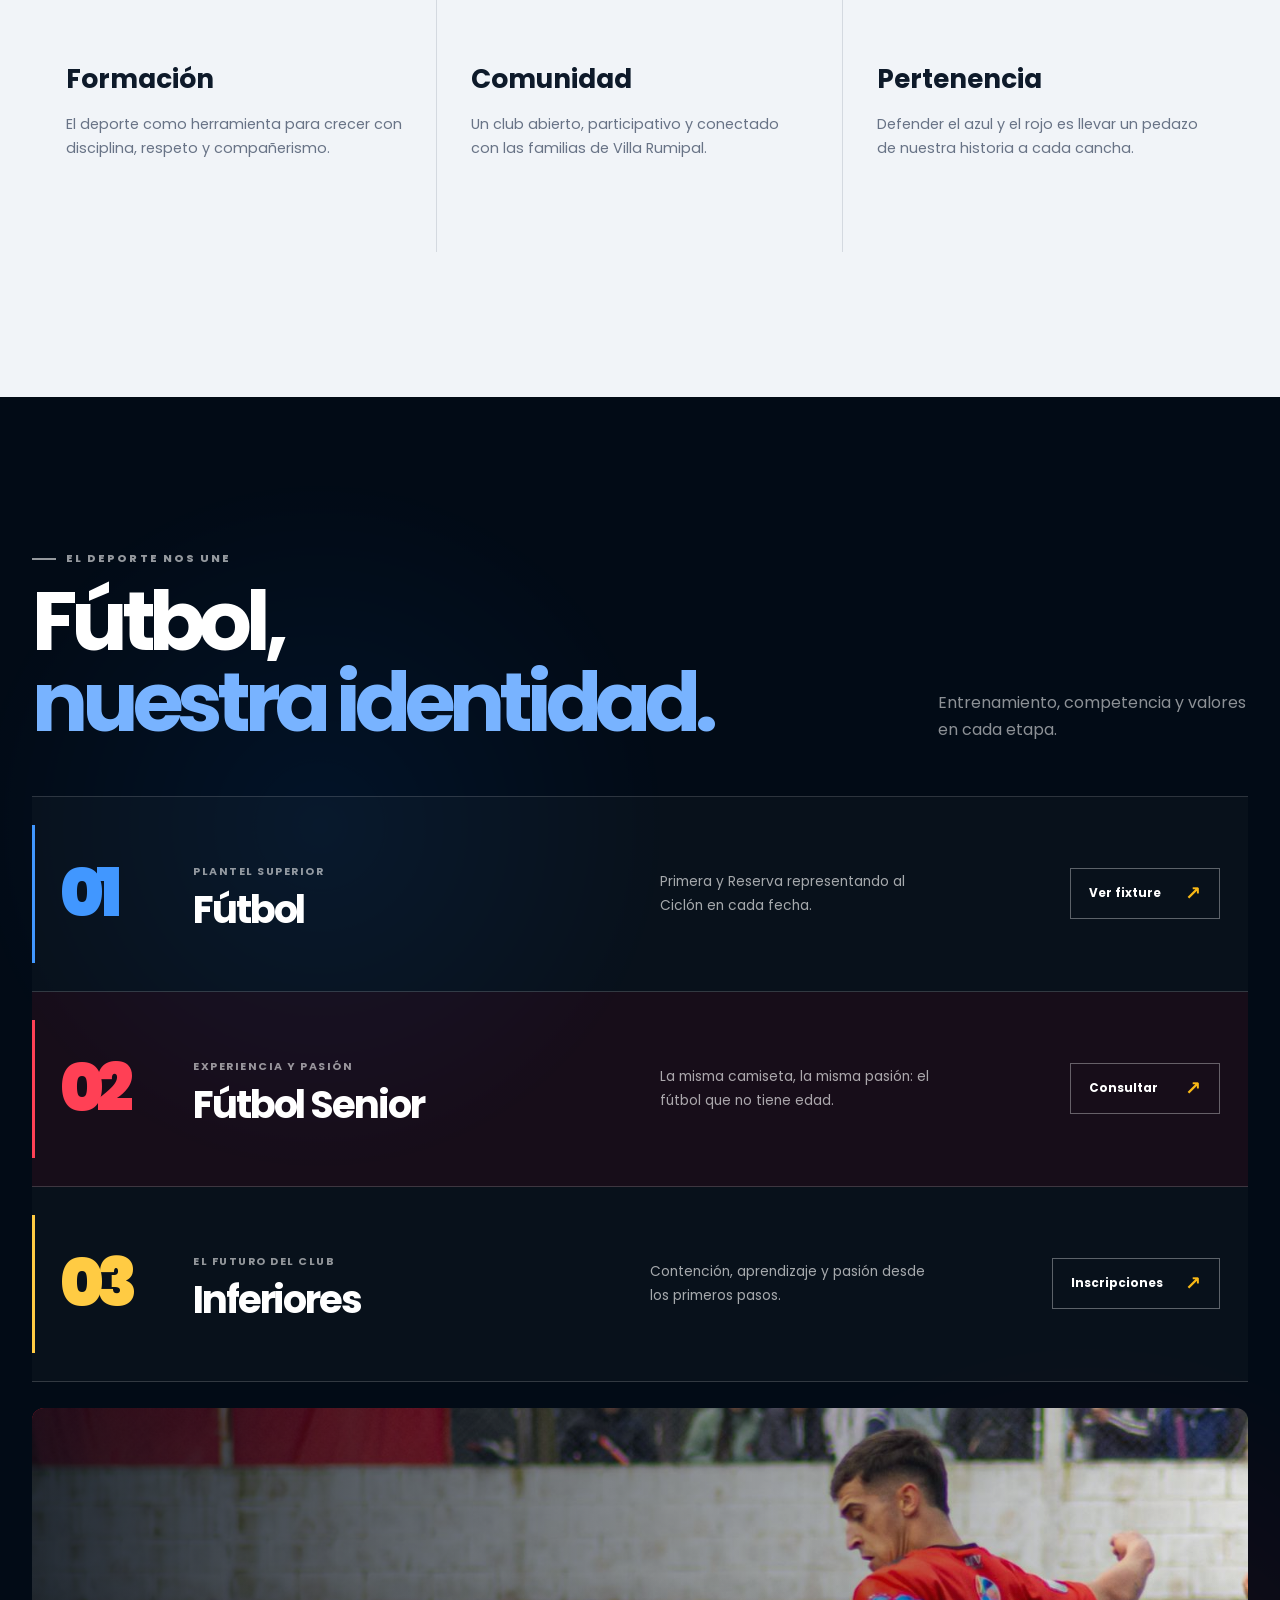
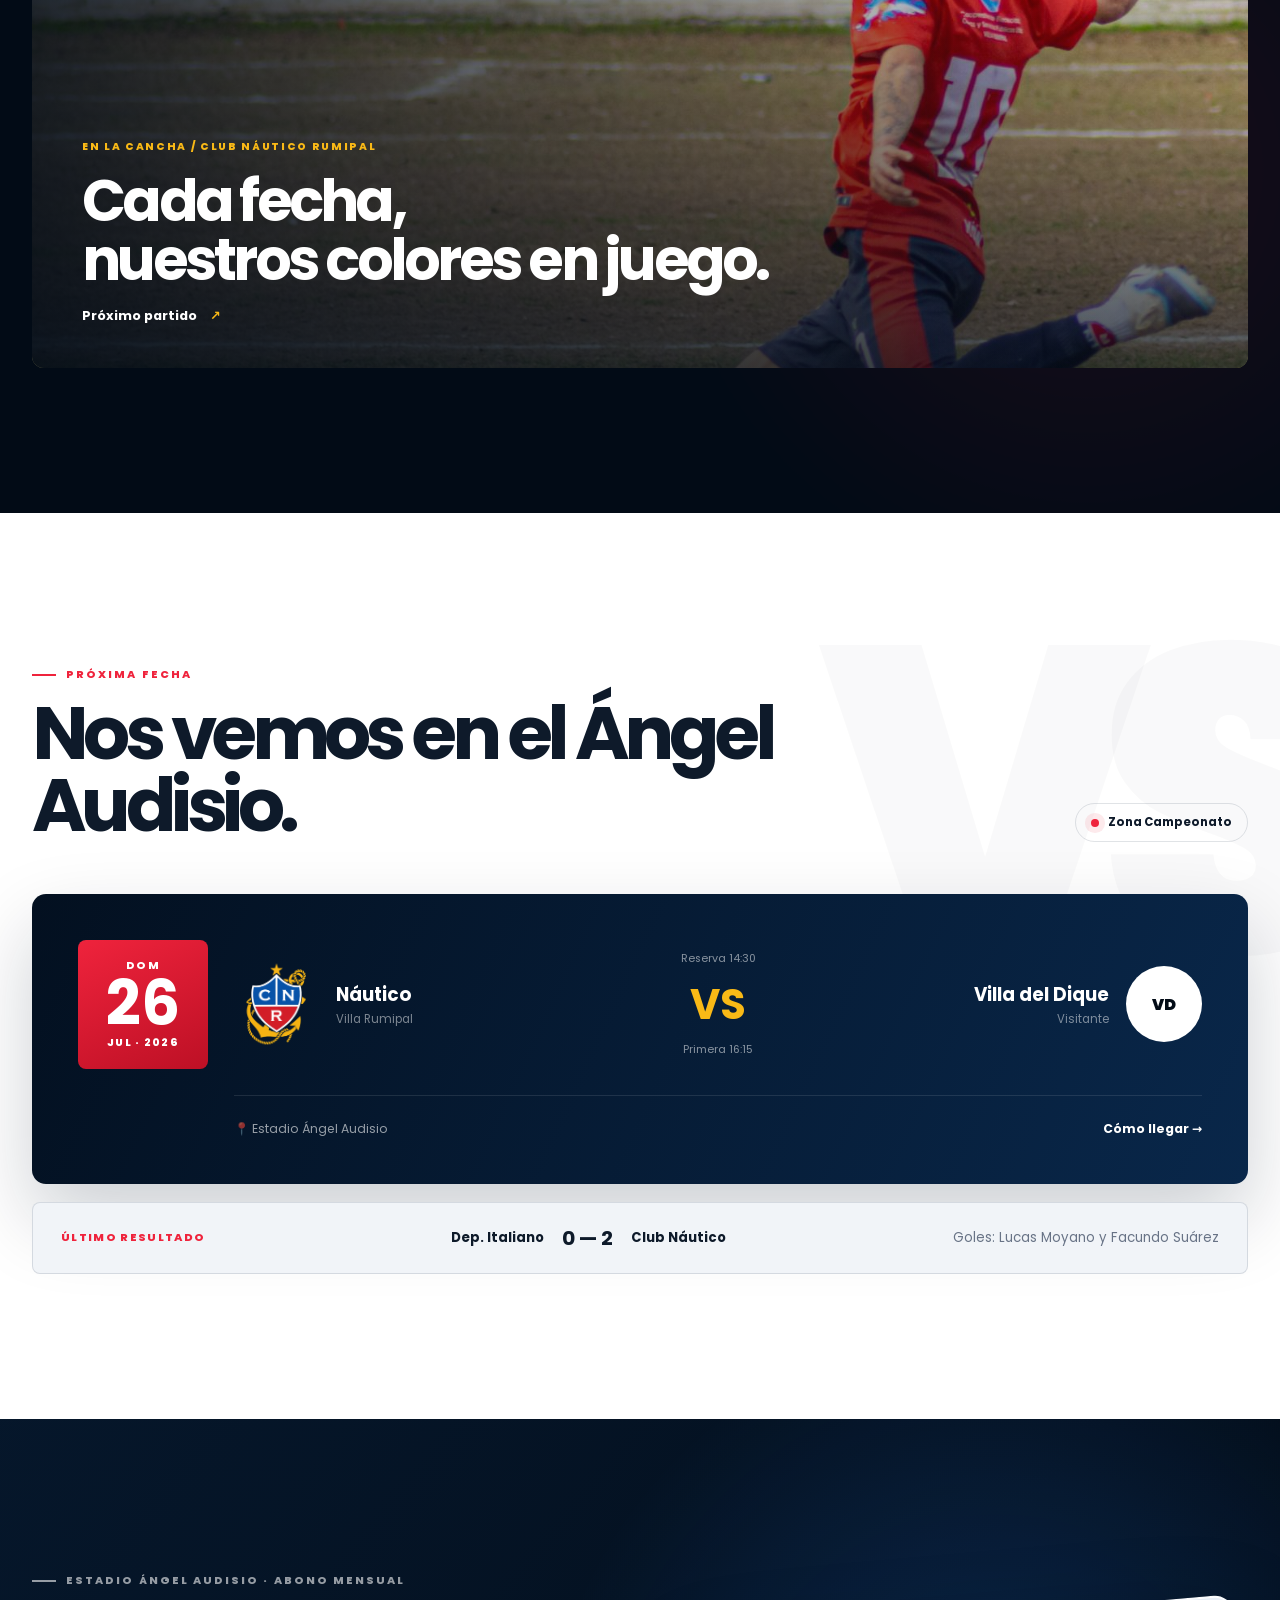
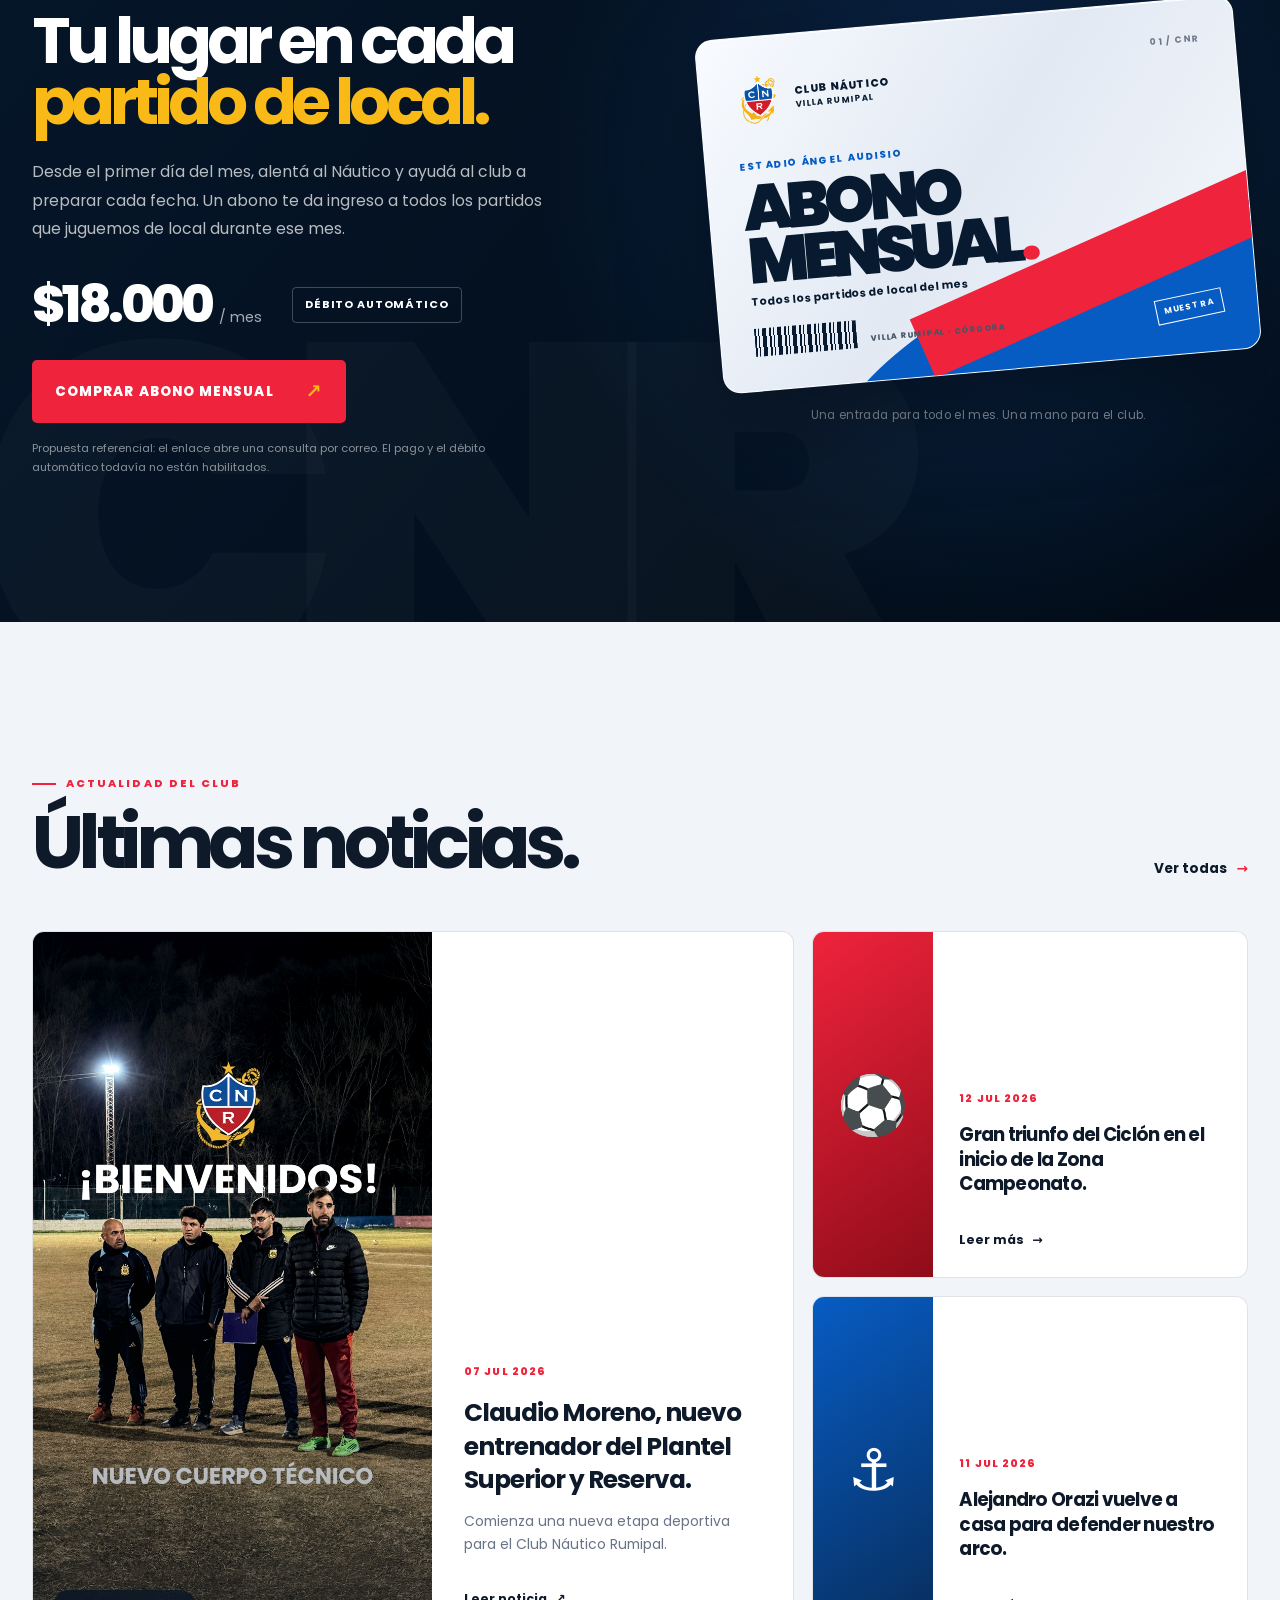
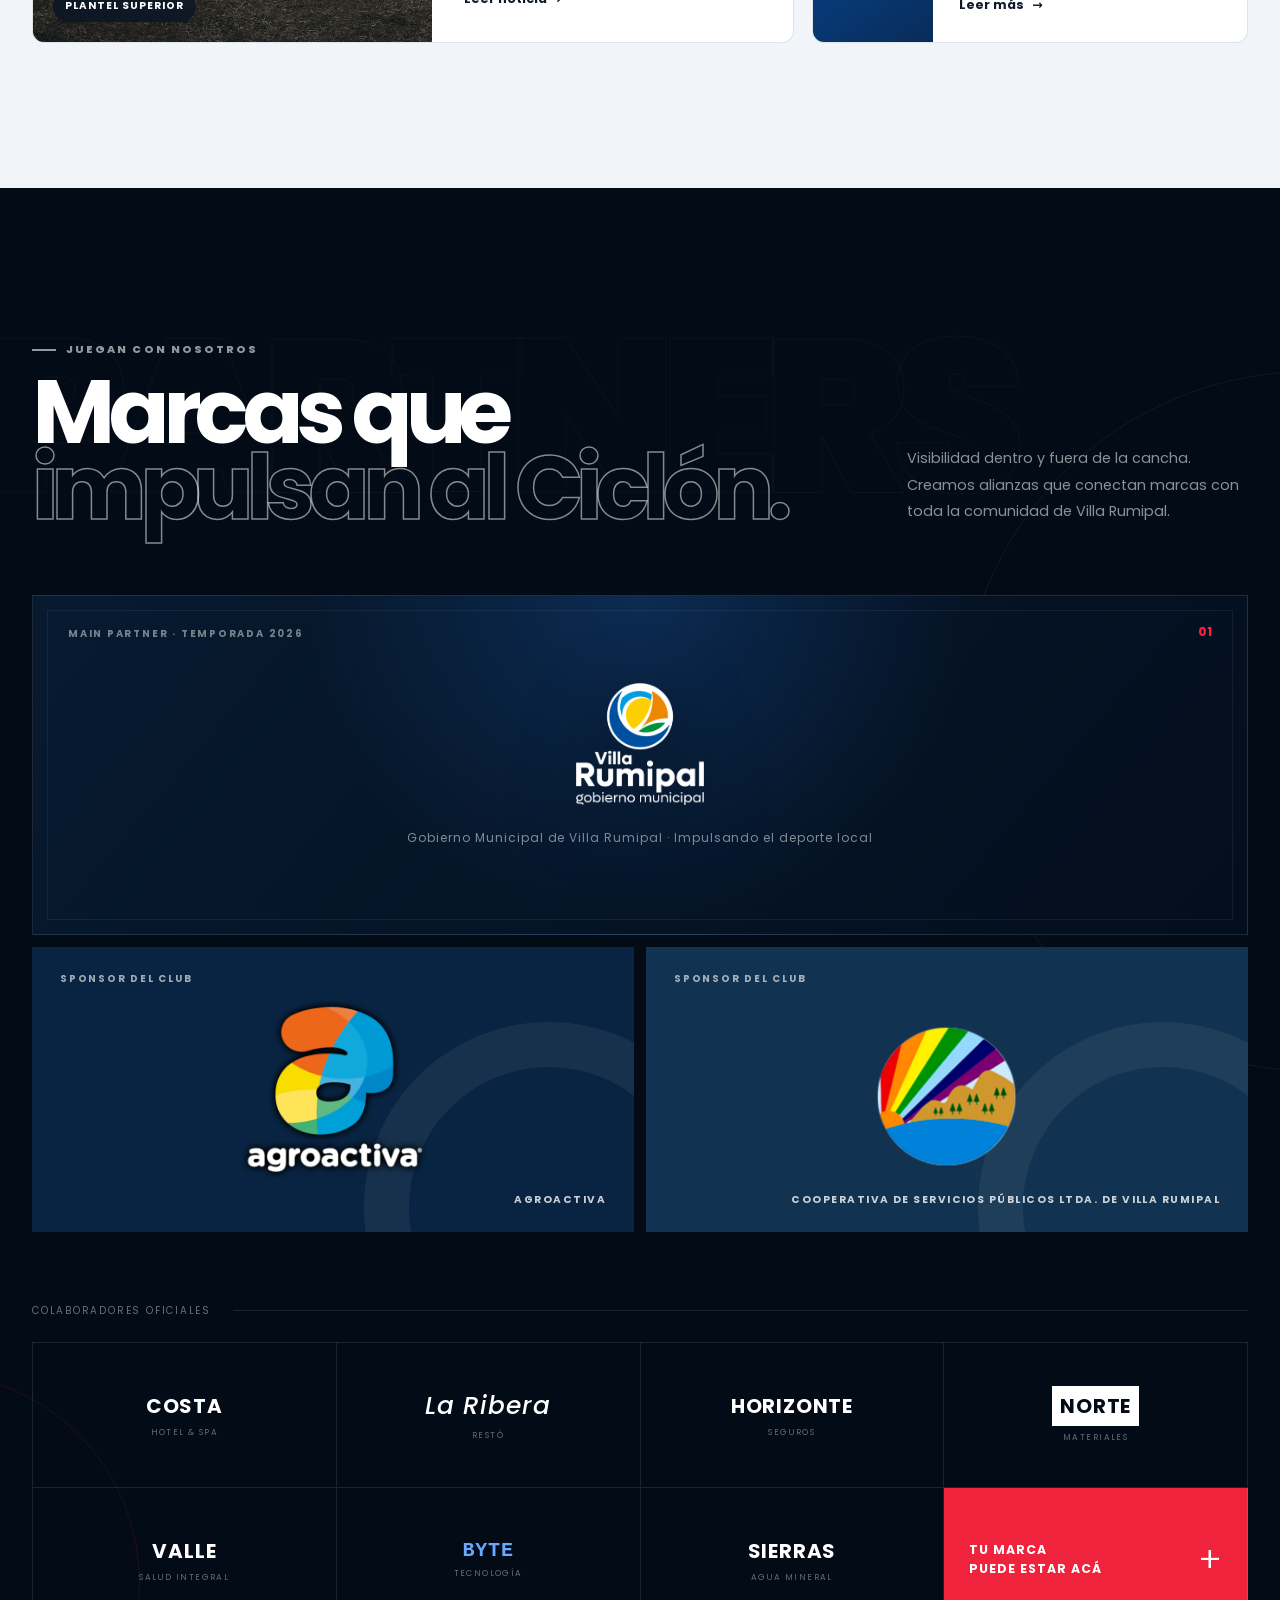
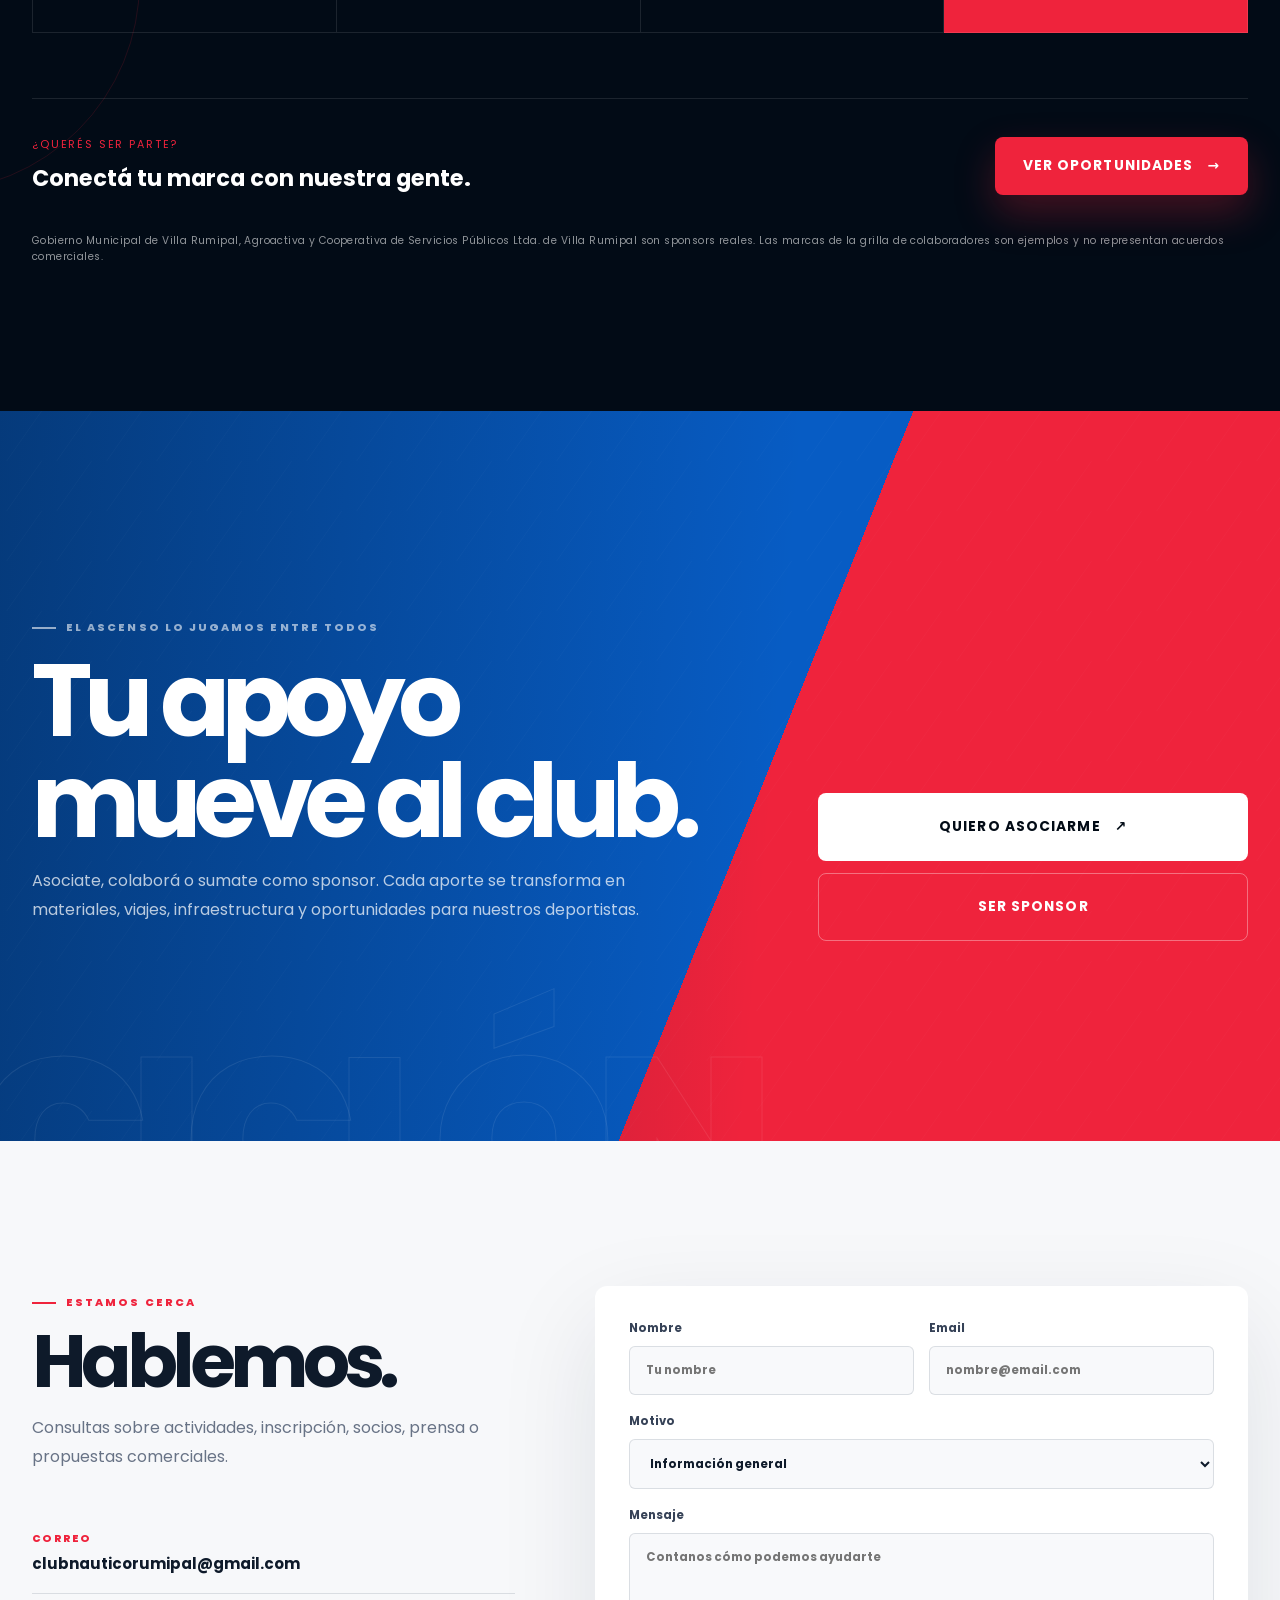
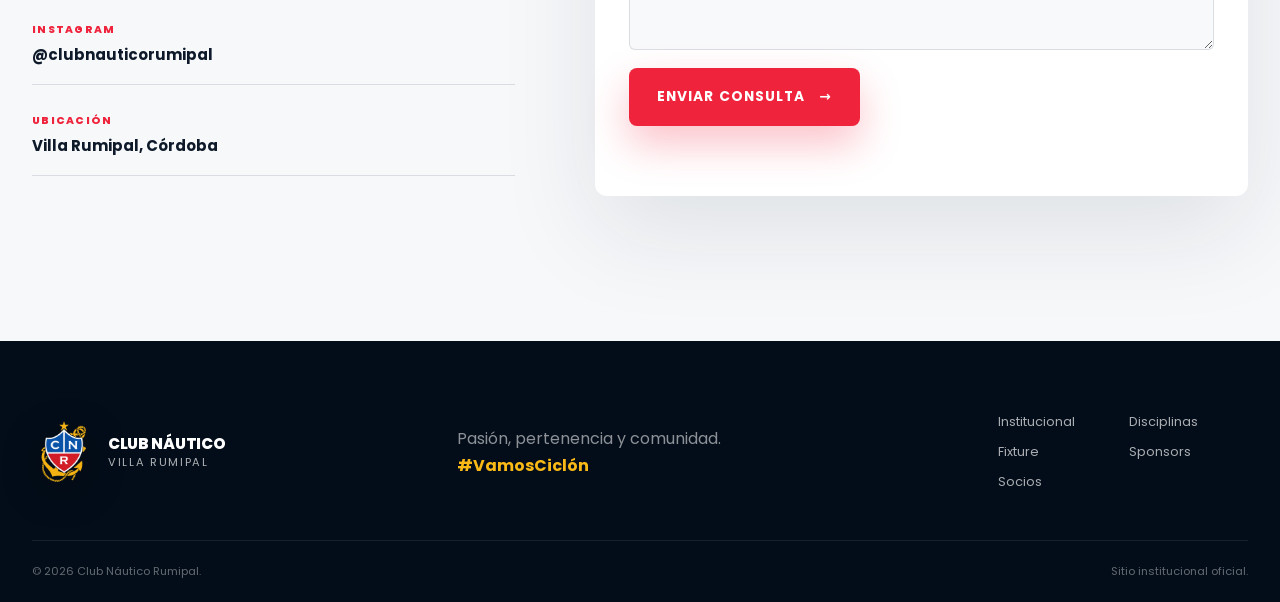
==== commit 2bf906ef: "Agregar abono mensual referencial" ====
--- a/index.html
+++ b/index.html
@@ -239,6 +239,43 @@
           <span>Último resultado</span>
           <div><b>Dep. Italiano</b><strong>0 — 2</strong><b>Club Náutico</b></div>
           <small>Goles: Lucas Moyano y Facundo Suárez</small>
+        </div>
+      </div>
+    </section>
+
+    <section class="section season-pass" id="abono-mensual" aria-labelledby="season-pass-title">
+      <div class="container season-pass-layout">
+        <div class="season-pass-copy reveal">
+          <span class="section-kicker section-kicker-light">Estadio Ángel Audisio · Abono mensual</span>
+          <h2 id="season-pass-title">Tu lugar en cada <em>partido de local.</em></h2>
+          <p>Desde el primer día del mes, alentá al Náutico y ayudá al club a preparar cada fecha. Un abono te da ingreso a todos los partidos que juguemos de local durante ese mes.</p>
+          <div class="season-pass-offer">
+            <div class="season-pass-price"><span>$18.000</span><small>/ mes</small></div>
+            <span class="season-pass-payment">Débito automático</span>
+          </div>
+          <a class="button season-pass-button" href="mailto:clubnauticorumipal@gmail.com?subject=Consulta%20por%20abono%20mensual">Comprar abono mensual <span aria-hidden="true">↗</span></a>
+          <p class="season-pass-note">Propuesta referencial: el enlace abre una consulta por correo. El pago y el débito automático todavía no están habilitados.</p>
+        </div>
+
+        <div class="season-pass-visual reveal reveal-delay-1">
+          <div class="season-pass-card" role="img" aria-label="Carnet ilustrativo de abono mensual del Club Náutico Rumipal. Muestra sin validez para ingresar al estadio.">
+            <div class="season-pass-card-top">
+              <img src="assets/logo-nautico.png" alt="" aria-hidden="true" />
+              <span>CLUB NÁUTICO<br /><b>VILLA RUMIPAL</b></span>
+              <strong>01 / CNR</strong>
+            </div>
+            <div class="season-pass-card-main">
+              <small>ESTADIO ÁNGEL AUDISIO</small>
+              <strong>ABONO<br />MENSUAL<span>.</span></strong>
+              <span>Todos los partidos de local del mes</span>
+            </div>
+            <div class="season-pass-card-bottom">
+              <div class="season-pass-bars" aria-hidden="true"></div>
+              <span>VILLA RUMIPAL · CÓRDOBA</span>
+              <b>MUESTRA</b>
+            </div>
+          </div>
+          <span class="season-pass-visual-caption">Una entrada para todo el mes. Una mano para el club.</span>
         </div>
       </div>
     </section>
--- a/styles.css
+++ b/styles.css
@@ -684,6 +684,46 @@
 .match-card { position: relative; padding: 46px; border-radius: 14px; background: linear-gradient(115deg, #031020, #09274a); }
 .match-date { border-radius: 8px; }
 .results-strip { border-radius: 8px; }
+
+/* Abono mensual — carnet ilustrativo */
+.season-pass { position: relative; overflow: hidden; color: white; background: #06182d; isolation: isolate; }
+.season-pass::before { content: ""; position: absolute; inset: 0; z-index: -1; background: radial-gradient(circle at 78% 45%, rgba(38,131,255,.22), transparent 42%), linear-gradient(130deg, rgba(2,11,22,.1), #020b16); }
+.season-pass::after { content: "CNR"; position: absolute; left: -2%; bottom: -17%; z-index: -1; color: rgba(255,255,255,.025); font-size: clamp(15rem, 38vw, 38rem); font-weight: 900; line-height: 1; letter-spacing: -.12em; pointer-events: none; }
+.season-pass-layout { display: grid; grid-template-columns: minmax(0, 1fr) minmax(0, .92fr); align-items: center; gap: clamp(45px, 7vw, 115px); }
+.season-pass-copy { max-width: 620px; }
+.season-pass-copy h2 { margin: 22px 0 26px; font-size: clamp(3.4rem, 5vw, 6.2rem); line-height: .95; letter-spacing: -.075em; }
+.season-pass-copy h2 em { color: var(--gold); font-style: normal; }
+.season-pass-copy > p:not(.season-pass-note) { max-width: 540px; color: rgba(255,255,255,.72); font-size: .98rem; line-height: 1.8; }
+.season-pass-offer { display: flex; align-items: center; gap: 30px; margin: 36px 0 30px; }
+.season-pass-price { display: flex; align-items: baseline; gap: 7px; white-space: nowrap; }
+.season-pass-price span { font-size: clamp(2.5rem, 4vw, 4.4rem); font-weight: 800; line-height: 1; letter-spacing: -.07em; }
+.season-pass-price small { color: rgba(255,255,255,.65); font-size: .9rem; }
+.season-pass-payment { padding: 9px 12px; border: 1px solid rgba(255,255,255,.24); border-radius: 4px; color: white; font-size: .68rem; font-weight: 700; text-transform: uppercase; letter-spacing: .08em; }
+.season-pass-button { display: inline-flex; align-items: center; justify-content: space-between; gap: 32px; min-height: 62px; padding: 17px 23px; border-radius: 5px; background: var(--red); color: white; font-size: .84rem; font-weight: 800; }
+.season-pass-button:hover { background: #ff3a50; transform: translateY(-3px); }
+.season-pass-button span { color: var(--gold); font-size: 1.2rem; }
+.season-pass-note { max-width: 510px; margin: 16px 0 0; color: rgba(255,255,255,.52); font-size: .7rem; line-height: 1.7; }
+.season-pass-visual { min-width: 0; perspective: 1200px; }
+.season-pass-card { position: relative; display: flex; flex-direction: column; width: 100%; max-width: 600px; aspect-ratio: 1.52; min-height: 330px; padding: clamp(22px, 3vw, 34px); overflow: hidden; border: 1px solid rgba(255,255,255,.65); border-radius: 18px; color: #071a30; background: linear-gradient(126deg, #f8fbff 0%, #e2e9f3 48%, #f5f8fc 100%); box-shadow: 0 35px 90px rgba(0,0,0,.38), inset 0 1px 0 white; transform: rotate(-5deg); transition: transform .45s ease, box-shadow .45s ease; }
+.season-pass-card:hover { transform: rotate(-2deg) translateY(-9px); box-shadow: 0 45px 100px rgba(0,0,0,.46), inset 0 1px 0 white; }
+.season-pass-card::before { content: ""; position: absolute; width: 105%; height: 52%; right: -22%; bottom: -20%; border-radius: 50%; background: #075cc4; transform: rotate(-19deg); }
+.season-pass-card::after { content: ""; position: absolute; width: 85%; height: 18%; right: -20%; bottom: 20%; background: var(--red); transform: rotate(-19deg); }
+.season-pass-card-top, .season-pass-card-main, .season-pass-card-bottom { position: relative; z-index: 1; }
+.season-pass-card-top { display: flex; align-items: center; gap: 11px; }
+.season-pass-card-top img { width: 50px; height: 58px; object-fit: contain; }
+.season-pass-card-top > span { font-size: .67rem; font-weight: 800; line-height: 1.22; letter-spacing: .06em; }
+.season-pass-card-top b { font-size: .53rem; letter-spacing: .12em; }
+.season-pass-card-top > strong { margin-left: auto; align-self: flex-start; color: #6d7887; font-size: .56rem; letter-spacing: .14em; }
+.season-pass-card-main { display: grid; align-content: center; flex: 1; padding-top: 12px; }
+.season-pass-card-main small { color: #075cc4; font-size: .61rem; font-weight: 800; letter-spacing: .16em; }
+.season-pass-card-main > strong { margin: 8px 0 7px; font-size: clamp(2.8rem, 5vw, 5.8rem); font-weight: 900; line-height: .83; letter-spacing: -.09em; }
+.season-pass-card-main > strong span { color: var(--red); }
+.season-pass-card-main > span { font-size: .68rem; font-weight: 700; }
+.season-pass-card-bottom { display: flex; align-items: end; gap: 14px; margin-top: auto; }
+.season-pass-bars { width: 102px; height: 28px; background: repeating-linear-gradient(90deg, #071a30 0 2px, transparent 2px 4px, #071a30 4px 5px, transparent 5px 8px, #071a30 8px 12px, transparent 12px 15px); }
+.season-pass-card-bottom > span { margin-bottom: 2px; color: #465667; font-size: .49rem; font-weight: 800; letter-spacing: .1em; }
+.season-pass-card-bottom > b { margin-left: auto; padding: 5px 7px; border: 1px solid #fff; color: white; font-size: .52rem; letter-spacing: .13em; transform: rotate(-7deg); }
+.season-pass-visual-caption { display: block; margin: 35px 20px 0; color: rgba(255,255,255,.5); font-size: .72rem; text-align: center; letter-spacing: .03em; }
 
 .news-card { position: relative; border-radius: 12px; }
 .news-main { min-height: 620px; }
@@ -787,6 +827,9 @@
   .discipline-description, .discipline-action { grid-column: 2; }
   .discipline-action { justify-self: start; }
   .discipline-editorial { height: 390px; }
+  .season-pass-layout { grid-template-columns: 1fr; gap: 65px; }
+  .season-pass-copy { max-width: 720px; }
+  .season-pass-card { width: min(100% - 30px, 620px); margin-inline: auto; }
   .sponsors-heading { grid-template-columns: 1fr; gap: 25px; }
   .supporters-grid { grid-template-columns: repeat(2, 1fr); }
 }
@@ -819,6 +862,22 @@
   .discipline-editorial-copy { left: 24px; right: 24px; bottom: 26px; gap: 12px; }
   .discipline-editorial-copy strong { font-size: clamp(2rem, 8vw, 2.8rem); }
   .match-card { padding: 18px; }
+  .season-pass-copy h2 { font-size: clamp(3.15rem, 12vw, 4.6rem); }
+  .season-pass-offer { align-items: flex-start; flex-direction: column; gap: 13px; margin: 30px 0 25px; }
+  .season-pass-button { width: 100%; }
+  .season-pass-layout { gap: 55px; }
+  .season-pass-card { width: calc(100% - 14px); min-height: 0; padding: 18px; border-radius: 12px; transform: rotate(-3deg); }
+  .season-pass-card-top img { width: 33px; height: 40px; }
+  .season-pass-card-top > span { font-size: .48rem; }
+  .season-pass-card-top b { font-size: .42rem; }
+  .season-pass-card-top > strong { font-size: .42rem; }
+  .season-pass-card-main small { font-size: .43rem; }
+  .season-pass-card-main > strong { font-size: clamp(2.15rem, 9vw, 3.7rem); }
+  .season-pass-card-main > span { font-size: .48rem; }
+  .season-pass-card-bottom > span { font-size: .35rem; }
+  .season-pass-card-bottom > b { font-size: .4rem; }
+  .season-pass-bars { width: 65px; height: 20px; }
+  .season-pass-visual-caption { margin-top: 22px; }
   .membership { min-height: 680px; }
   .membership h2 { font-size: 4.1rem; }
   .sponsors-heading h2 { font-size: 3.8rem; }
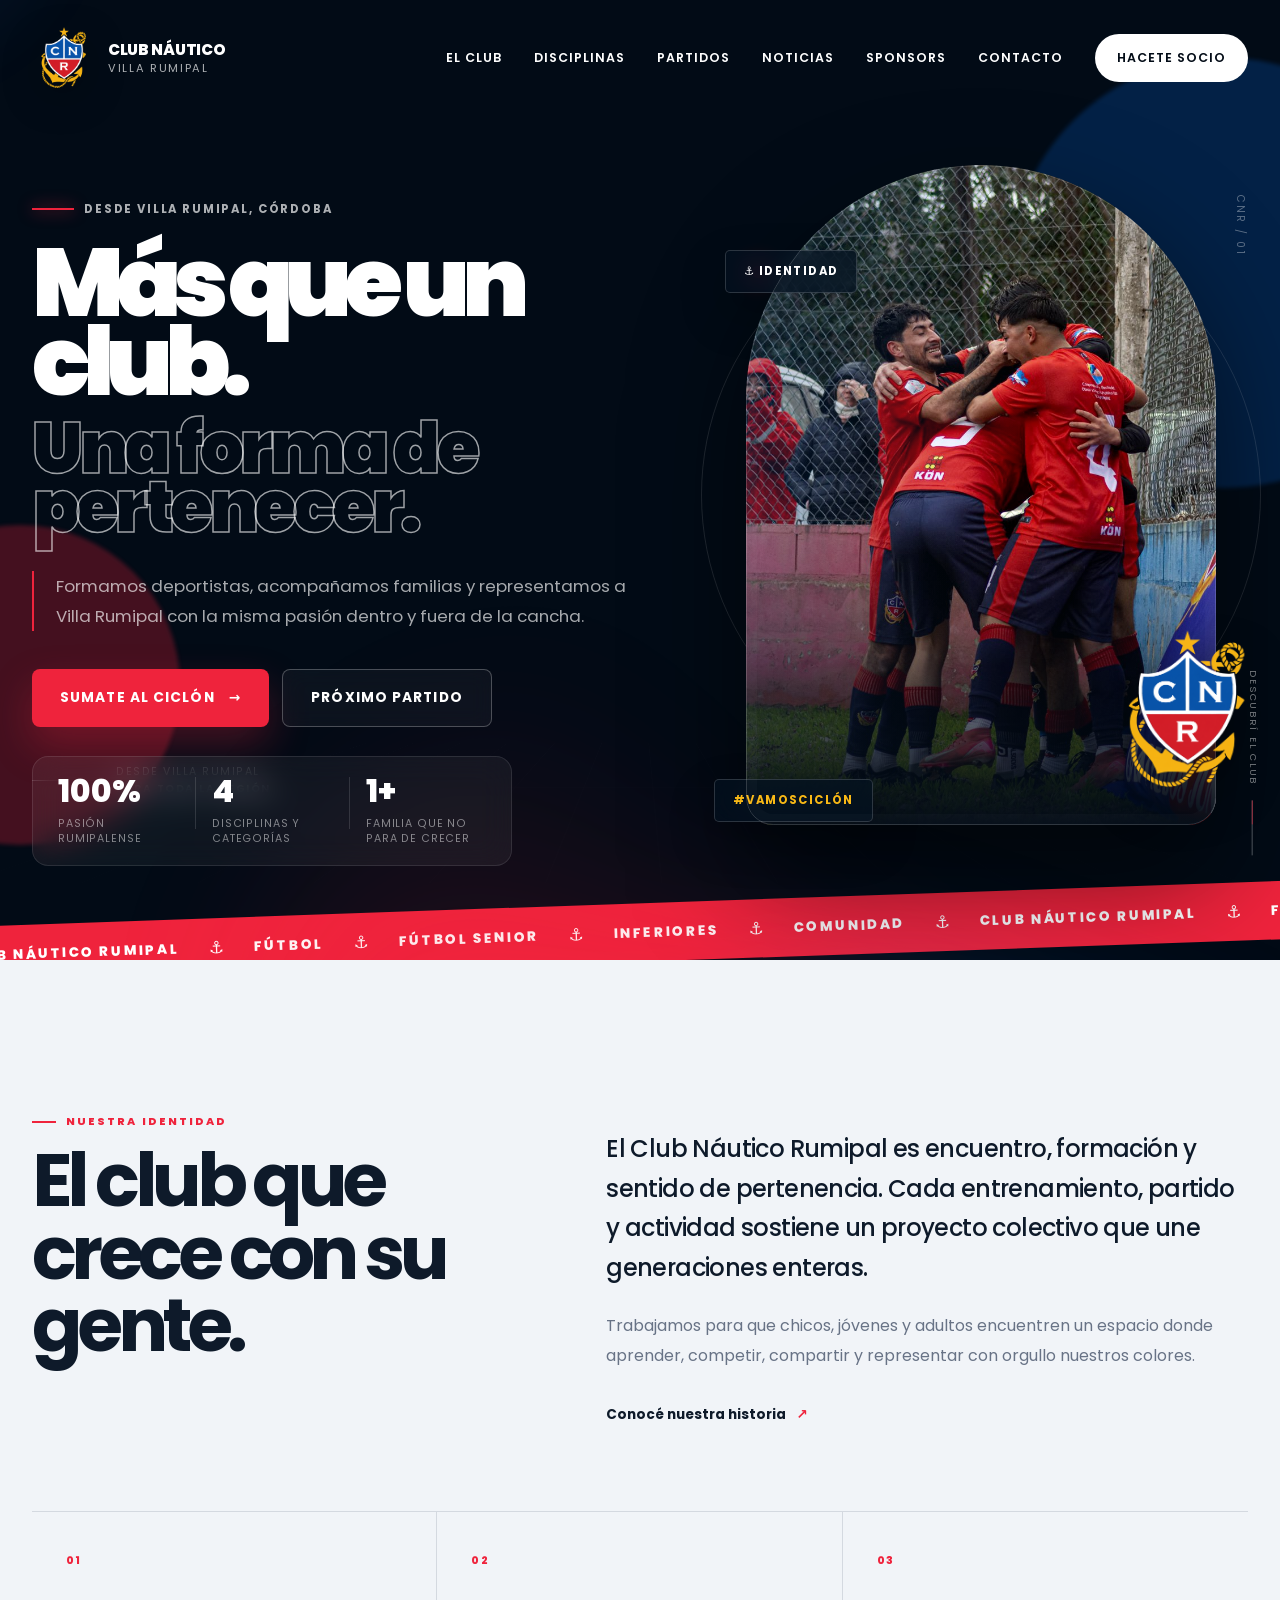
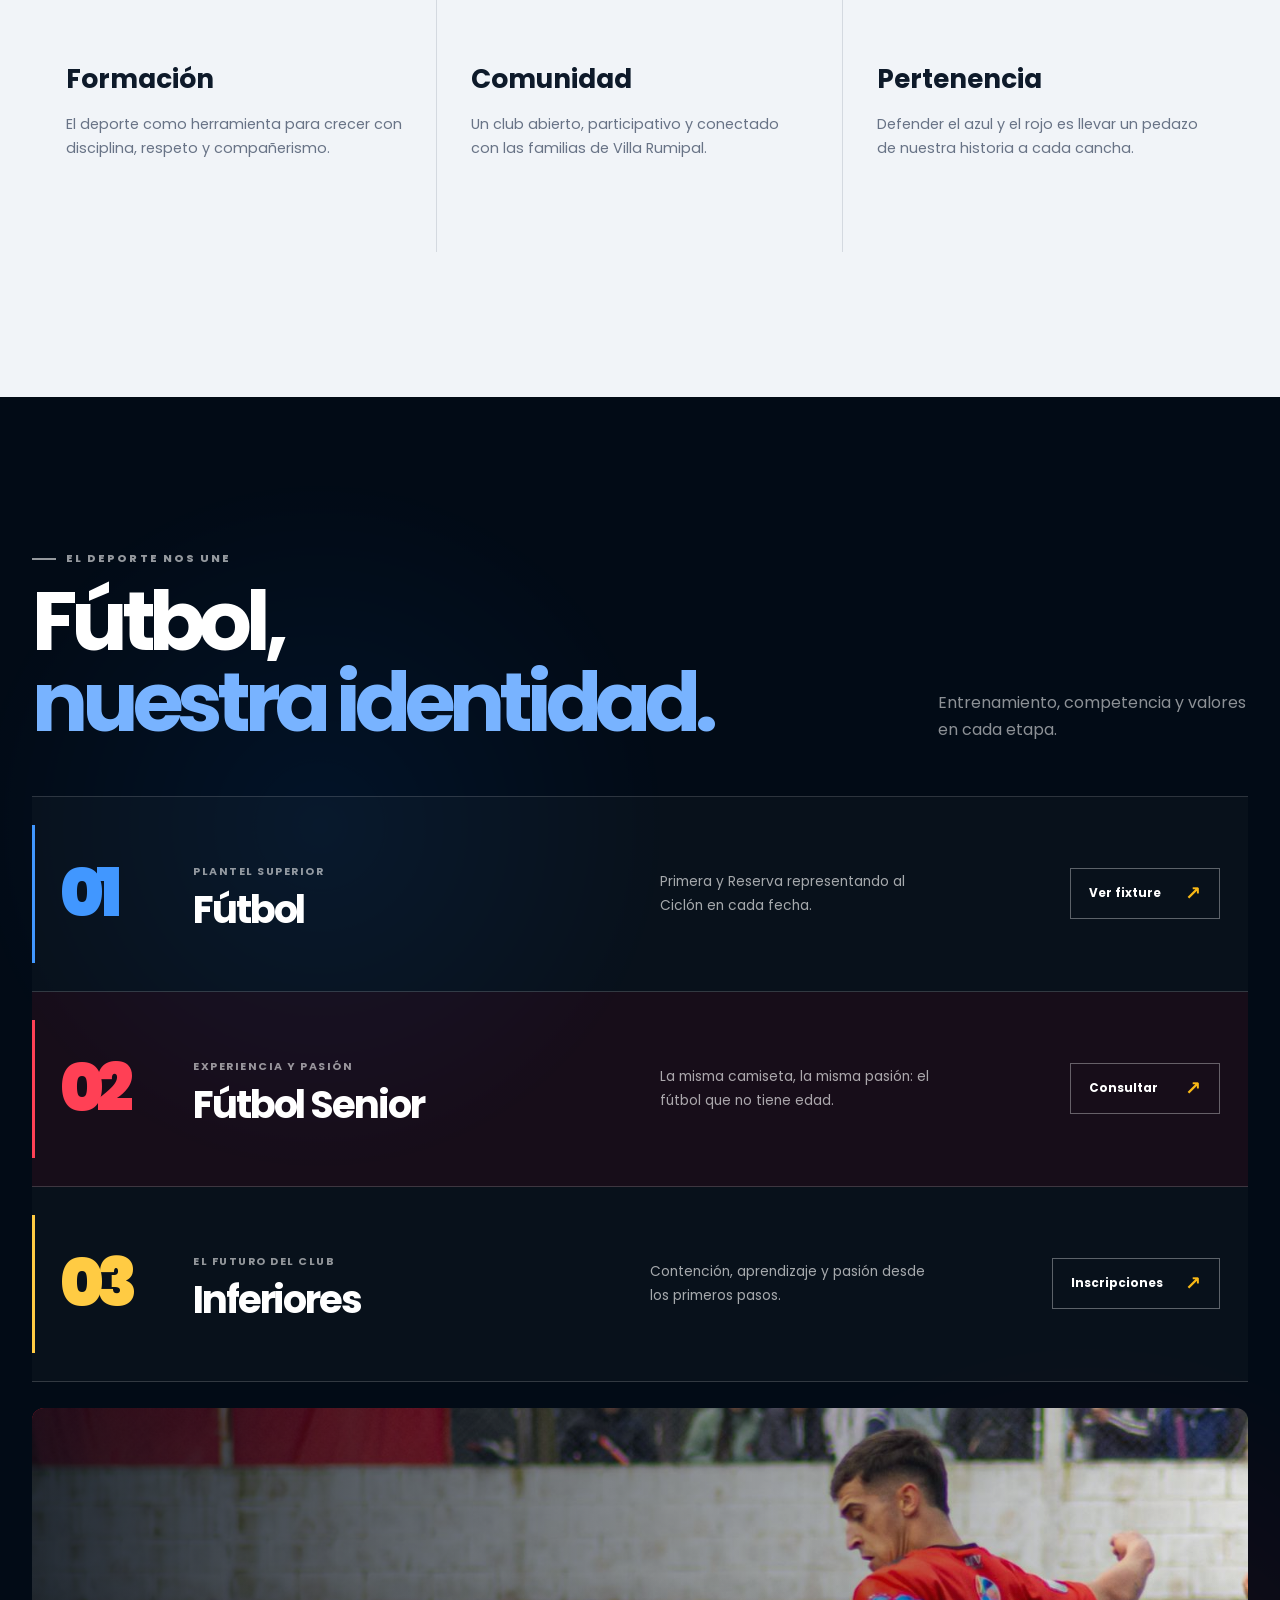
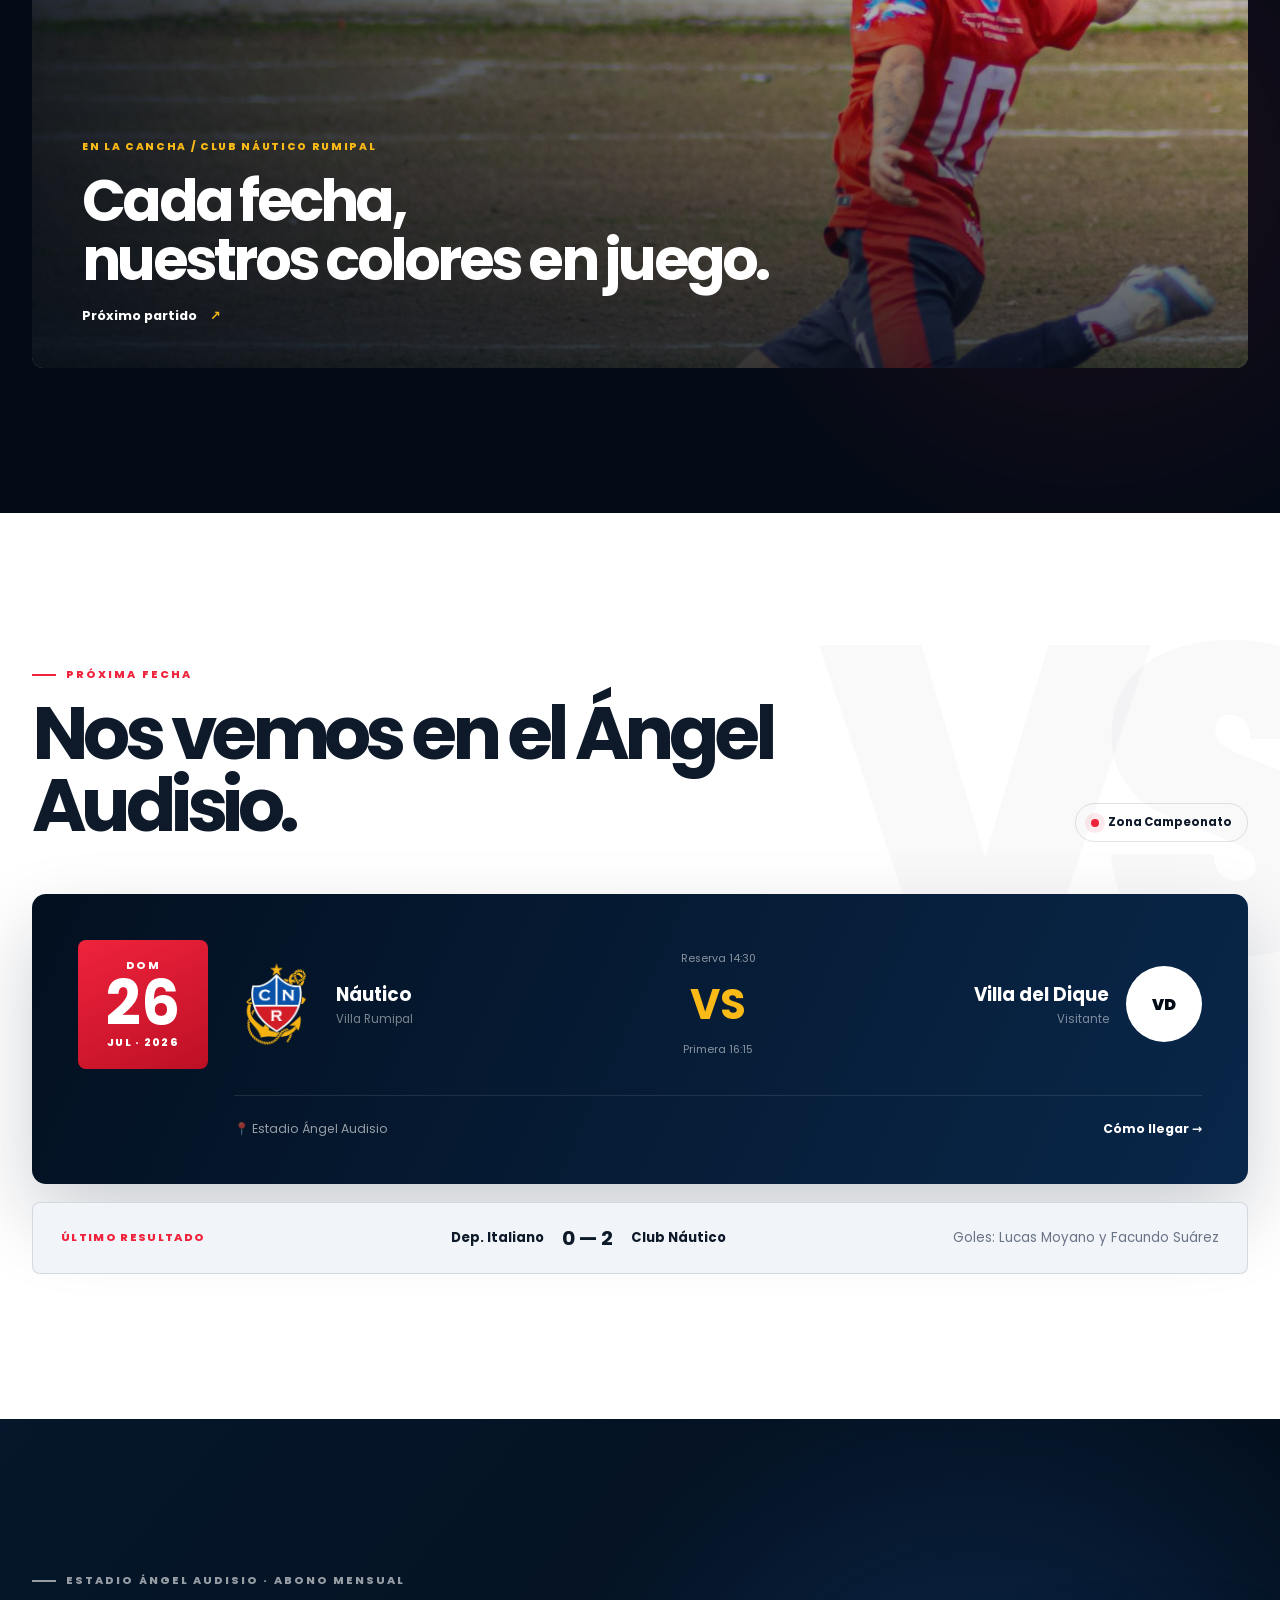
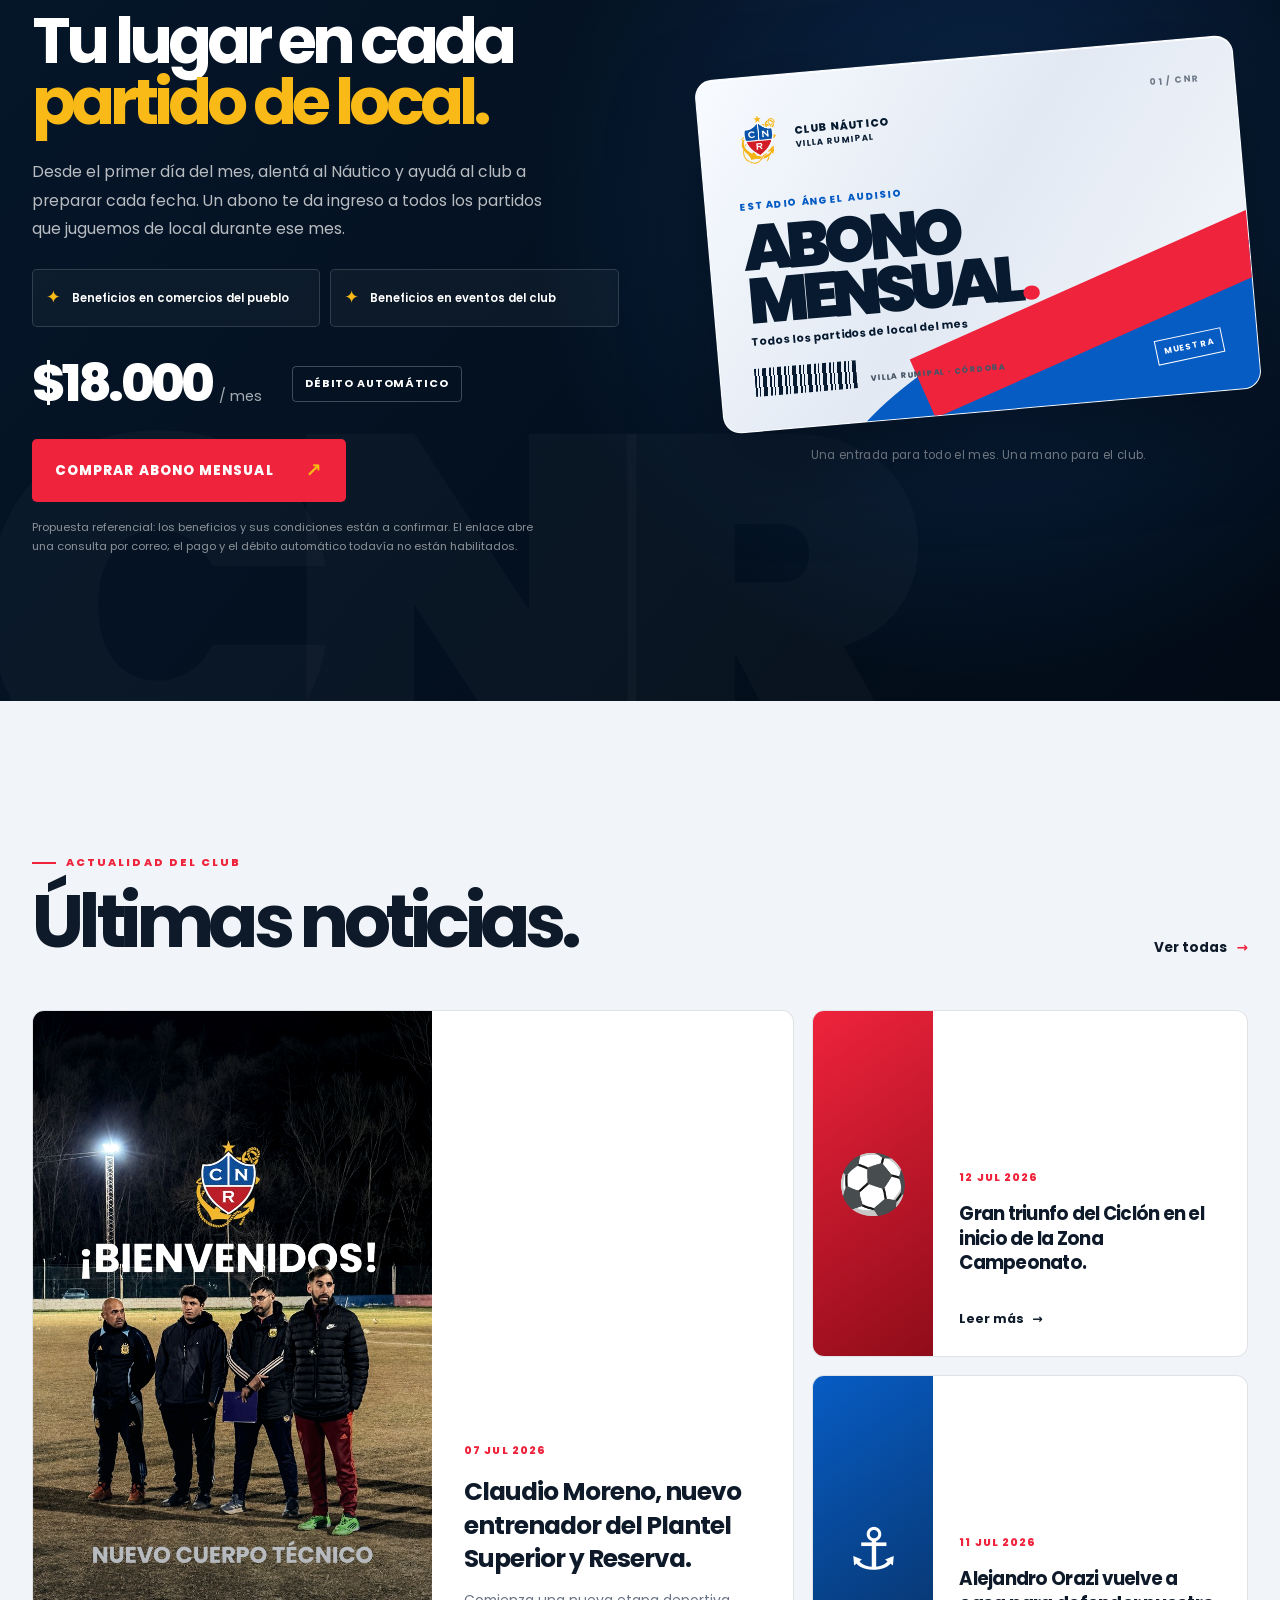
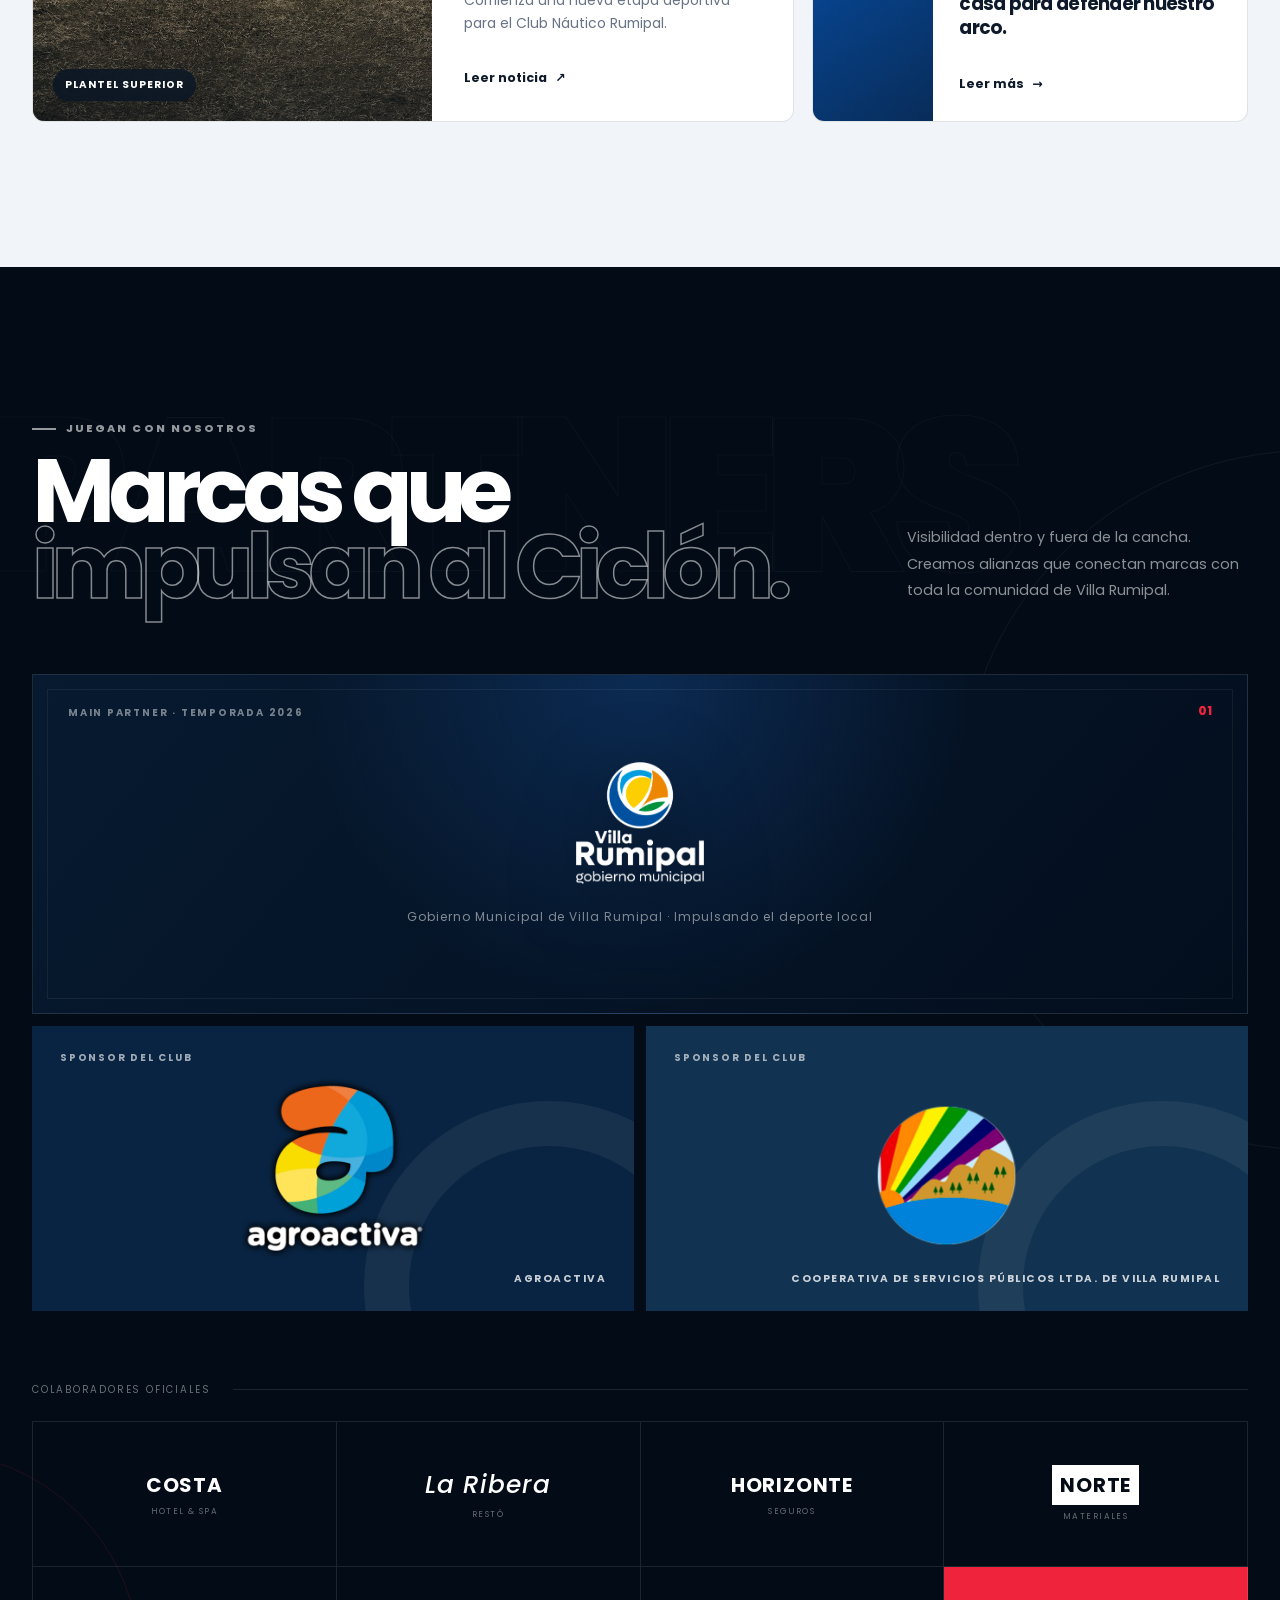
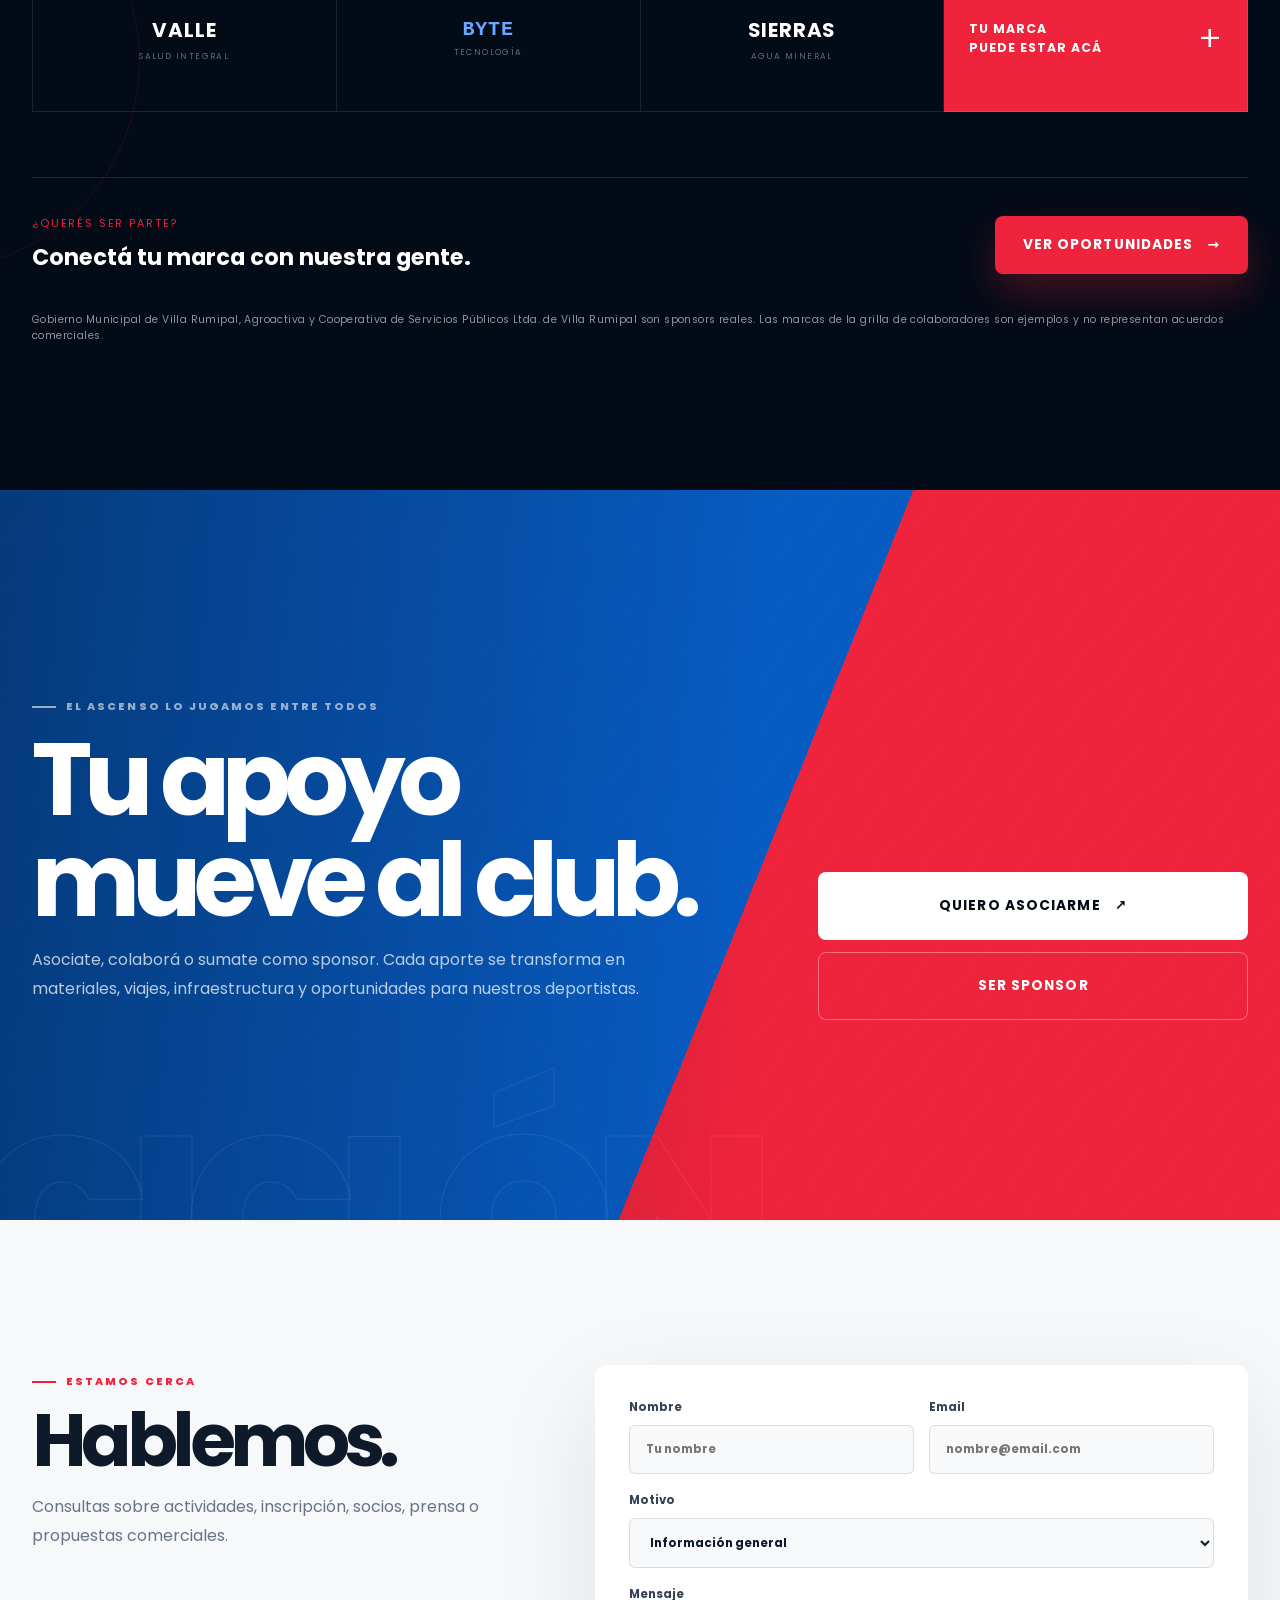
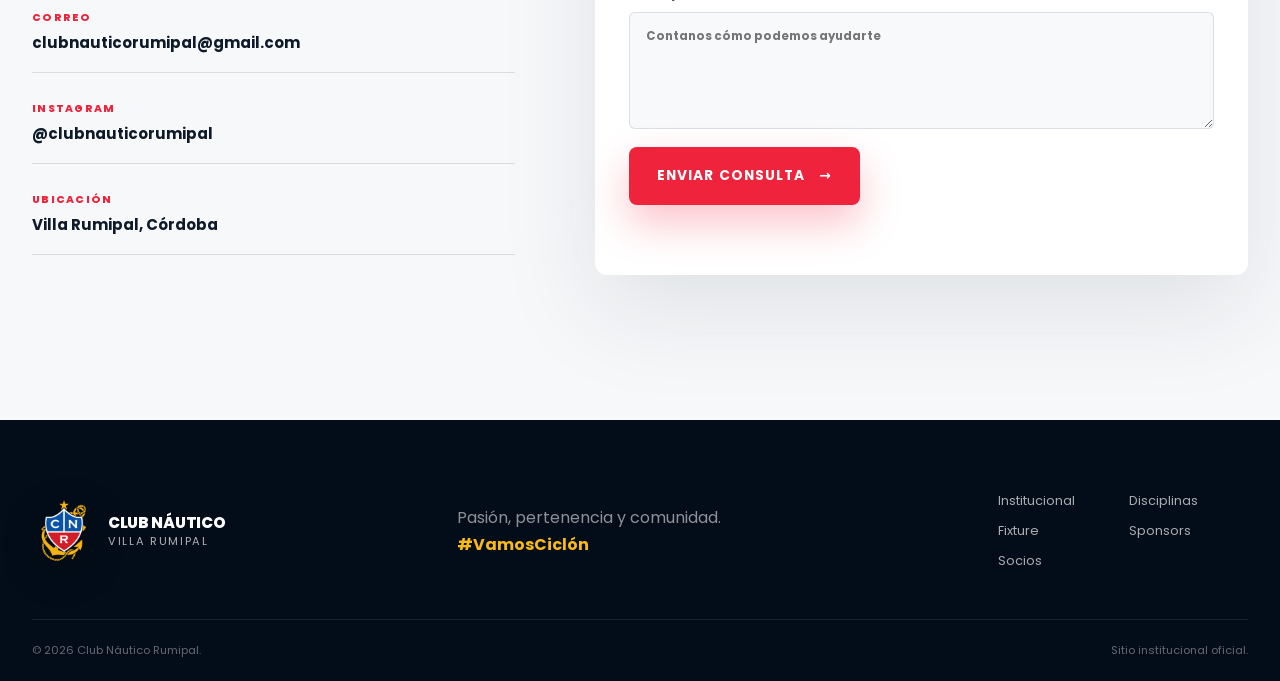
==== commit 63d70ea4: "Sumar beneficios al abono mensual" ====
--- a/index.html
+++ b/index.html
@@ -249,12 +249,16 @@
           <span class="section-kicker section-kicker-light">Estadio Ángel Audisio · Abono mensual</span>
           <h2 id="season-pass-title">Tu lugar en cada <em>partido de local.</em></h2>
           <p>Desde el primer día del mes, alentá al Náutico y ayudá al club a preparar cada fecha. Un abono te da ingreso a todos los partidos que juguemos de local durante ese mes.</p>
+          <ul class="season-pass-benefits" aria-label="Beneficios del abono">
+            <li>Beneficios en comercios del pueblo</li>
+            <li>Beneficios en eventos del club</li>
+          </ul>
           <div class="season-pass-offer">
             <div class="season-pass-price"><span>$18.000</span><small>/ mes</small></div>
             <span class="season-pass-payment">Débito automático</span>
           </div>
           <a class="button season-pass-button" href="mailto:clubnauticorumipal@gmail.com?subject=Consulta%20por%20abono%20mensual">Comprar abono mensual <span aria-hidden="true">↗</span></a>
-          <p class="season-pass-note">Propuesta referencial: el enlace abre una consulta por correo. El pago y el débito automático todavía no están habilitados.</p>
+          <p class="season-pass-note">Propuesta referencial: los beneficios y sus condiciones están a confirmar. El enlace abre una consulta por correo; el pago y el débito automático todavía no están habilitados.</p>
         </div>
 
         <div class="season-pass-visual reveal reveal-delay-1">
--- a/styles.css
+++ b/styles.css
@@ -694,7 +694,10 @@
 .season-pass-copy h2 { margin: 22px 0 26px; font-size: clamp(3.4rem, 5vw, 6.2rem); line-height: .95; letter-spacing: -.075em; }
 .season-pass-copy h2 em { color: var(--gold); font-style: normal; }
 .season-pass-copy > p:not(.season-pass-note) { max-width: 540px; color: rgba(255,255,255,.72); font-size: .98rem; line-height: 1.8; }
-.season-pass-offer { display: flex; align-items: center; gap: 30px; margin: 36px 0 30px; }
+.season-pass-benefits { display: grid; grid-template-columns: repeat(2, minmax(0, 1fr)); gap: 10px; margin: 26px 0 0; padding: 0; list-style: none; }
+.season-pass-benefits li { display: flex; align-items: center; gap: 11px; min-height: 58px; padding: 12px 13px; border: 1px solid rgba(255,255,255,.15); border-radius: 5px; background: rgba(255,255,255,.035); font-size: .72rem; font-weight: 600; line-height: 1.45; }
+.season-pass-benefits li::before { content: "✦"; flex: none; color: var(--gold); font-size: 1.1rem; }
+.season-pass-offer { display: flex; align-items: center; gap: 30px; margin: 31px 0 30px; }
 .season-pass-price { display: flex; align-items: baseline; gap: 7px; white-space: nowrap; }
 .season-pass-price span { font-size: clamp(2.5rem, 4vw, 4.4rem); font-weight: 800; line-height: 1; letter-spacing: -.07em; }
 .season-pass-price small { color: rgba(255,255,255,.65); font-size: .9rem; }
@@ -863,6 +866,8 @@
   .discipline-editorial-copy strong { font-size: clamp(2rem, 8vw, 2.8rem); }
   .match-card { padding: 18px; }
   .season-pass-copy h2 { font-size: clamp(3.15rem, 12vw, 4.6rem); }
+  .season-pass-benefits { grid-template-columns: 1fr; }
+  .season-pass-benefits li { min-height: 50px; }
   .season-pass-offer { align-items: flex-start; flex-direction: column; gap: 13px; margin: 30px 0 25px; }
   .season-pass-button { width: 100%; }
   .season-pass-layout { gap: 55px; }
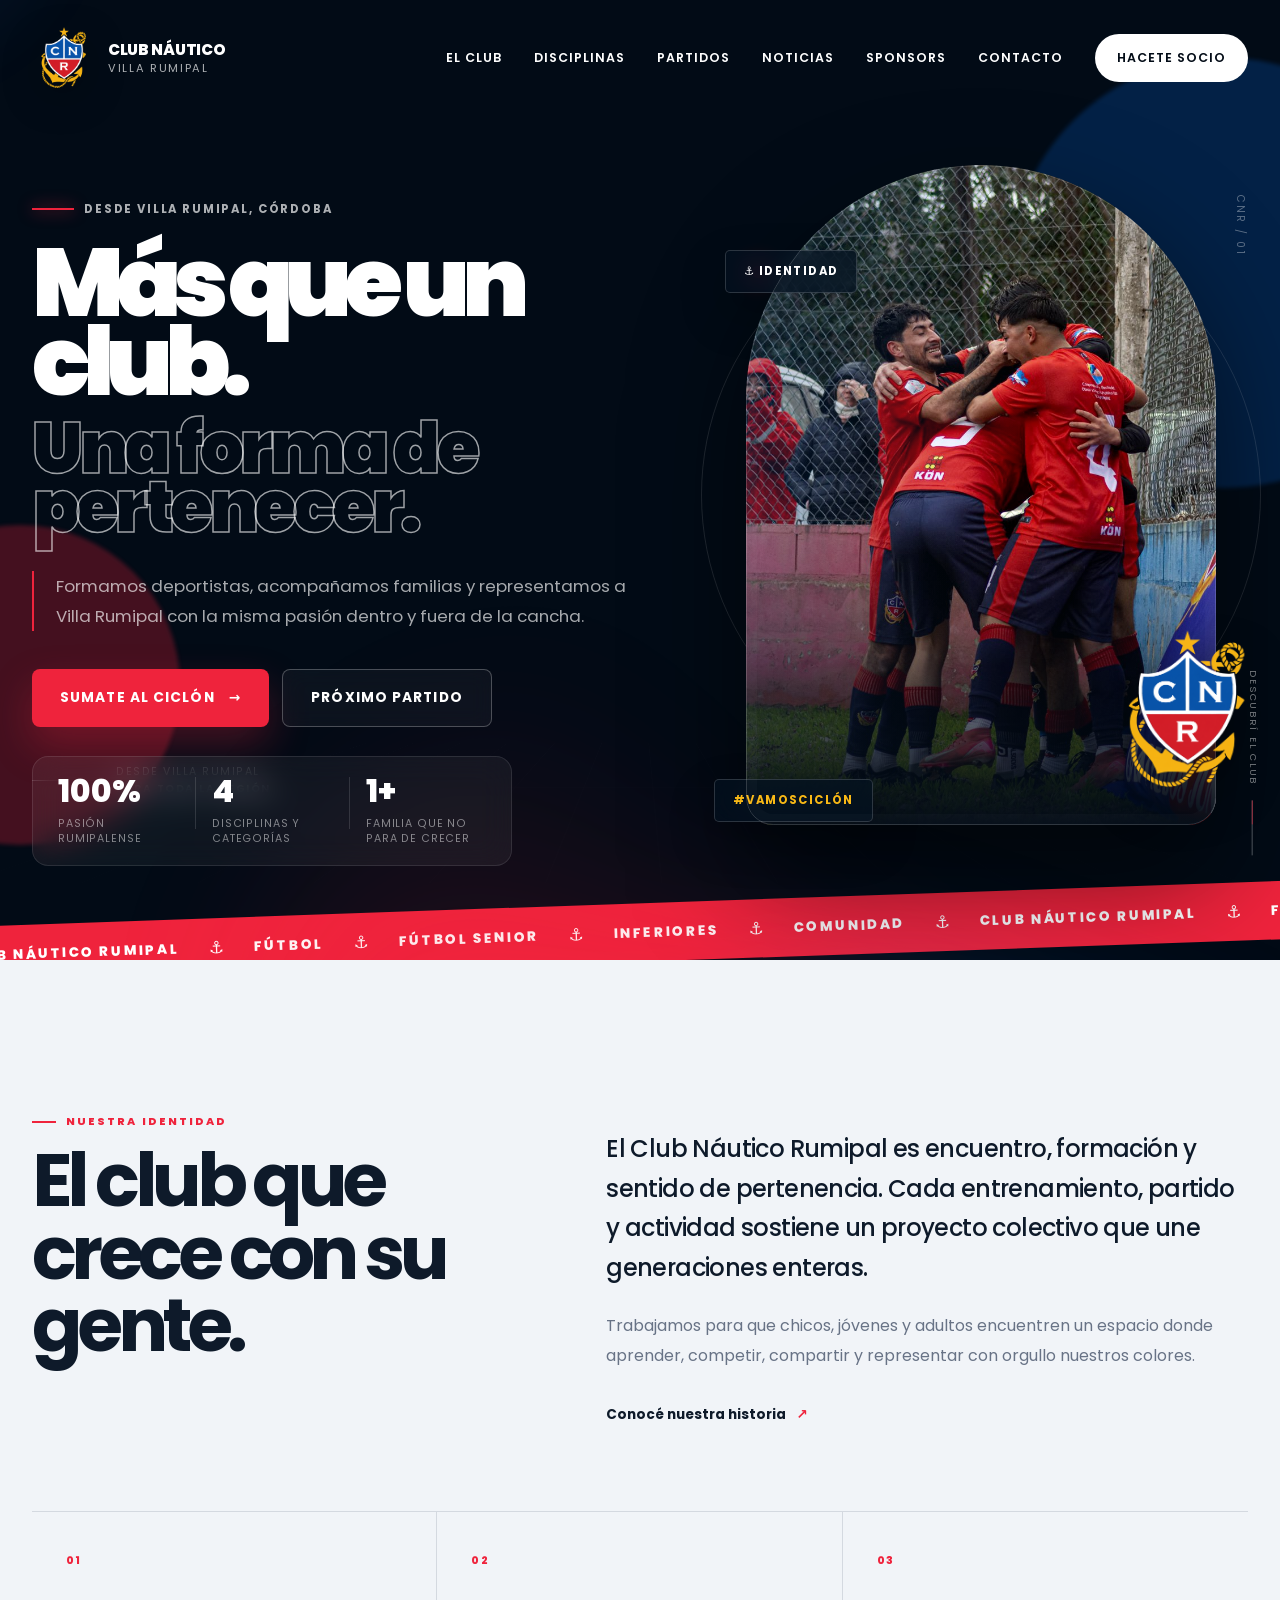
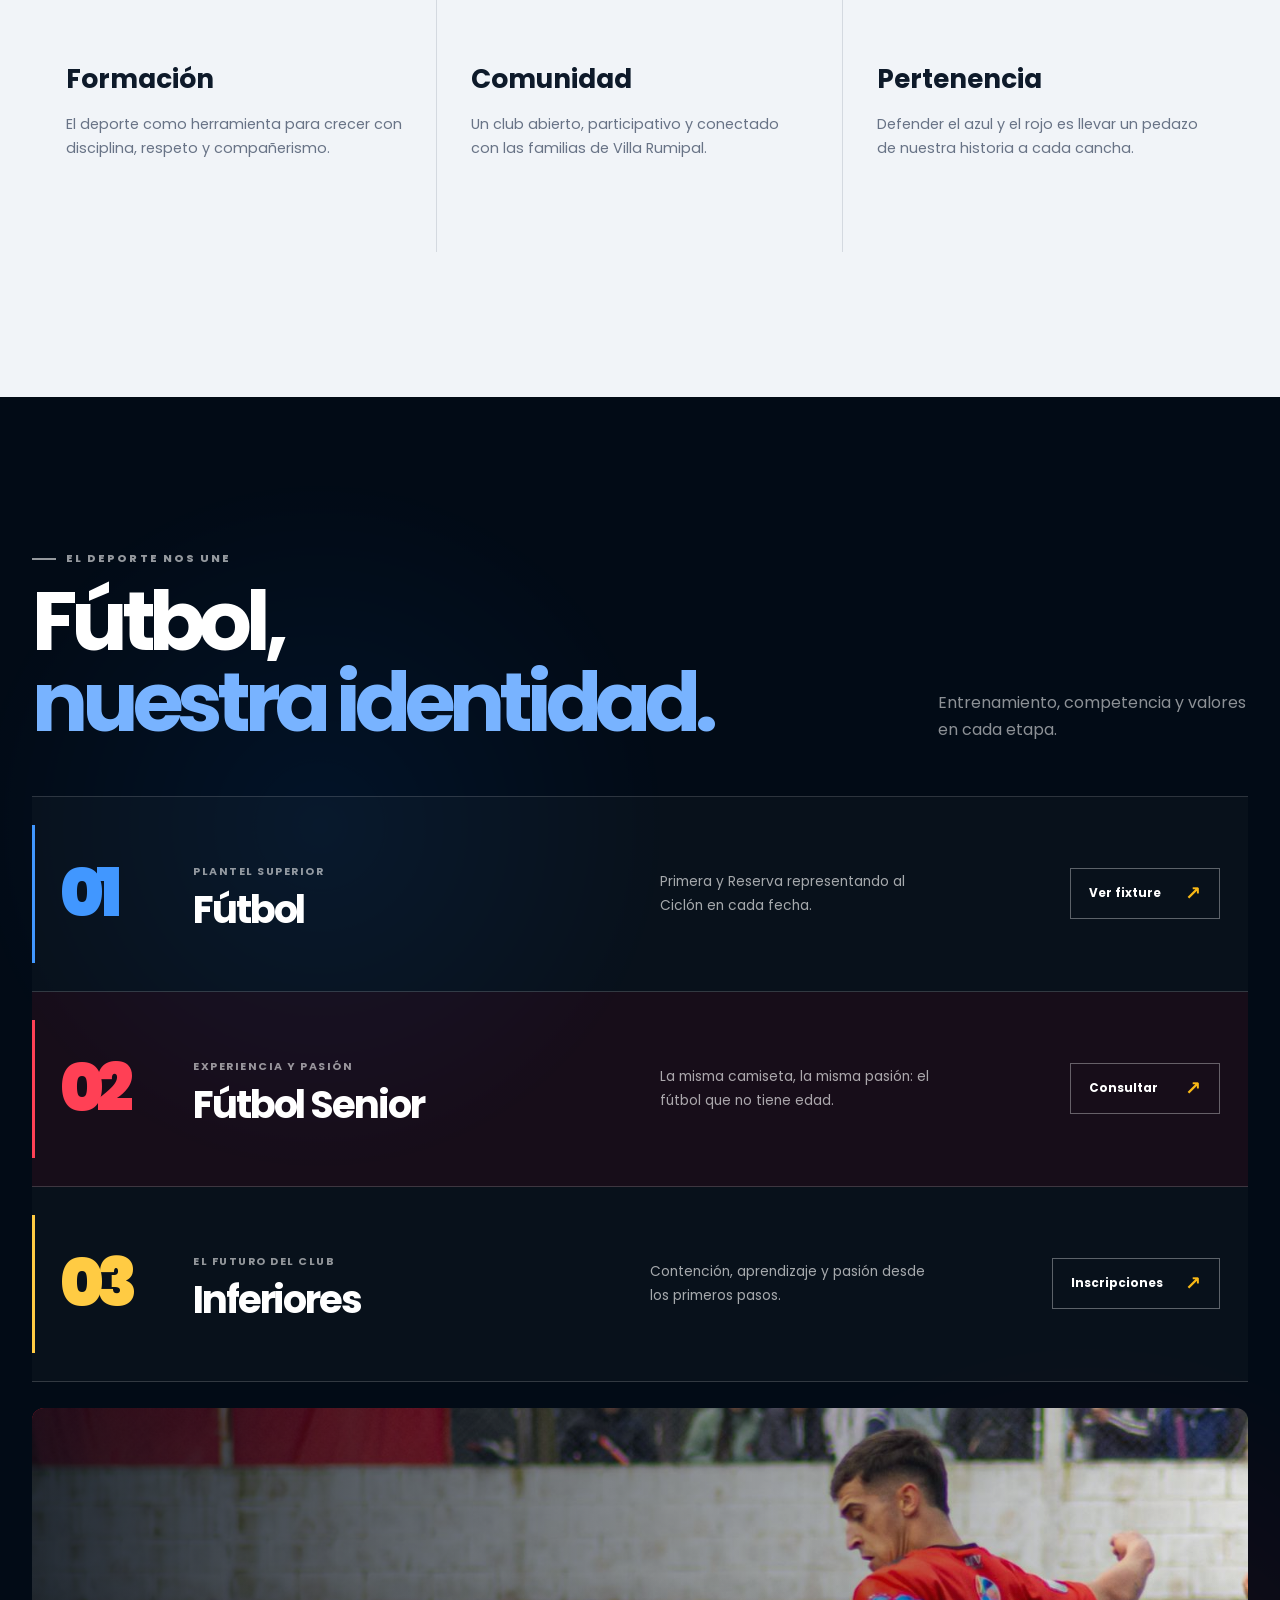
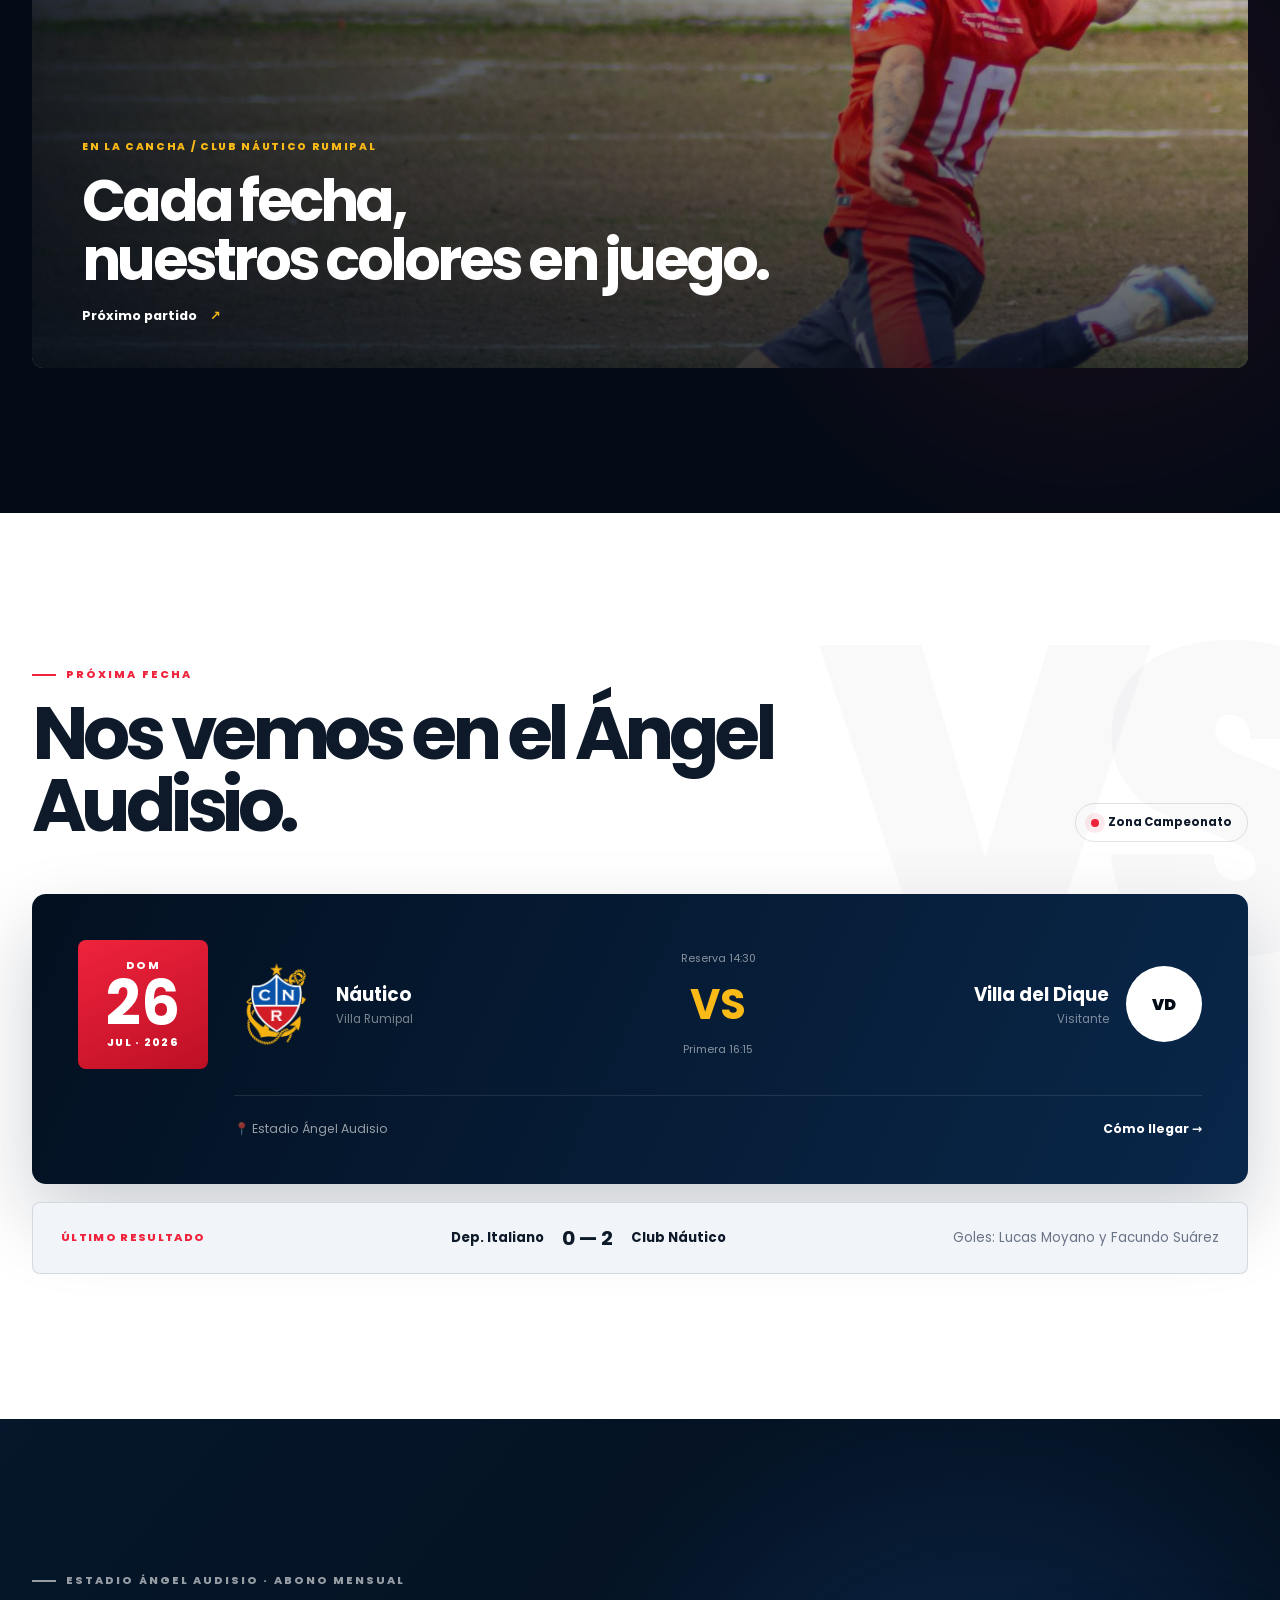
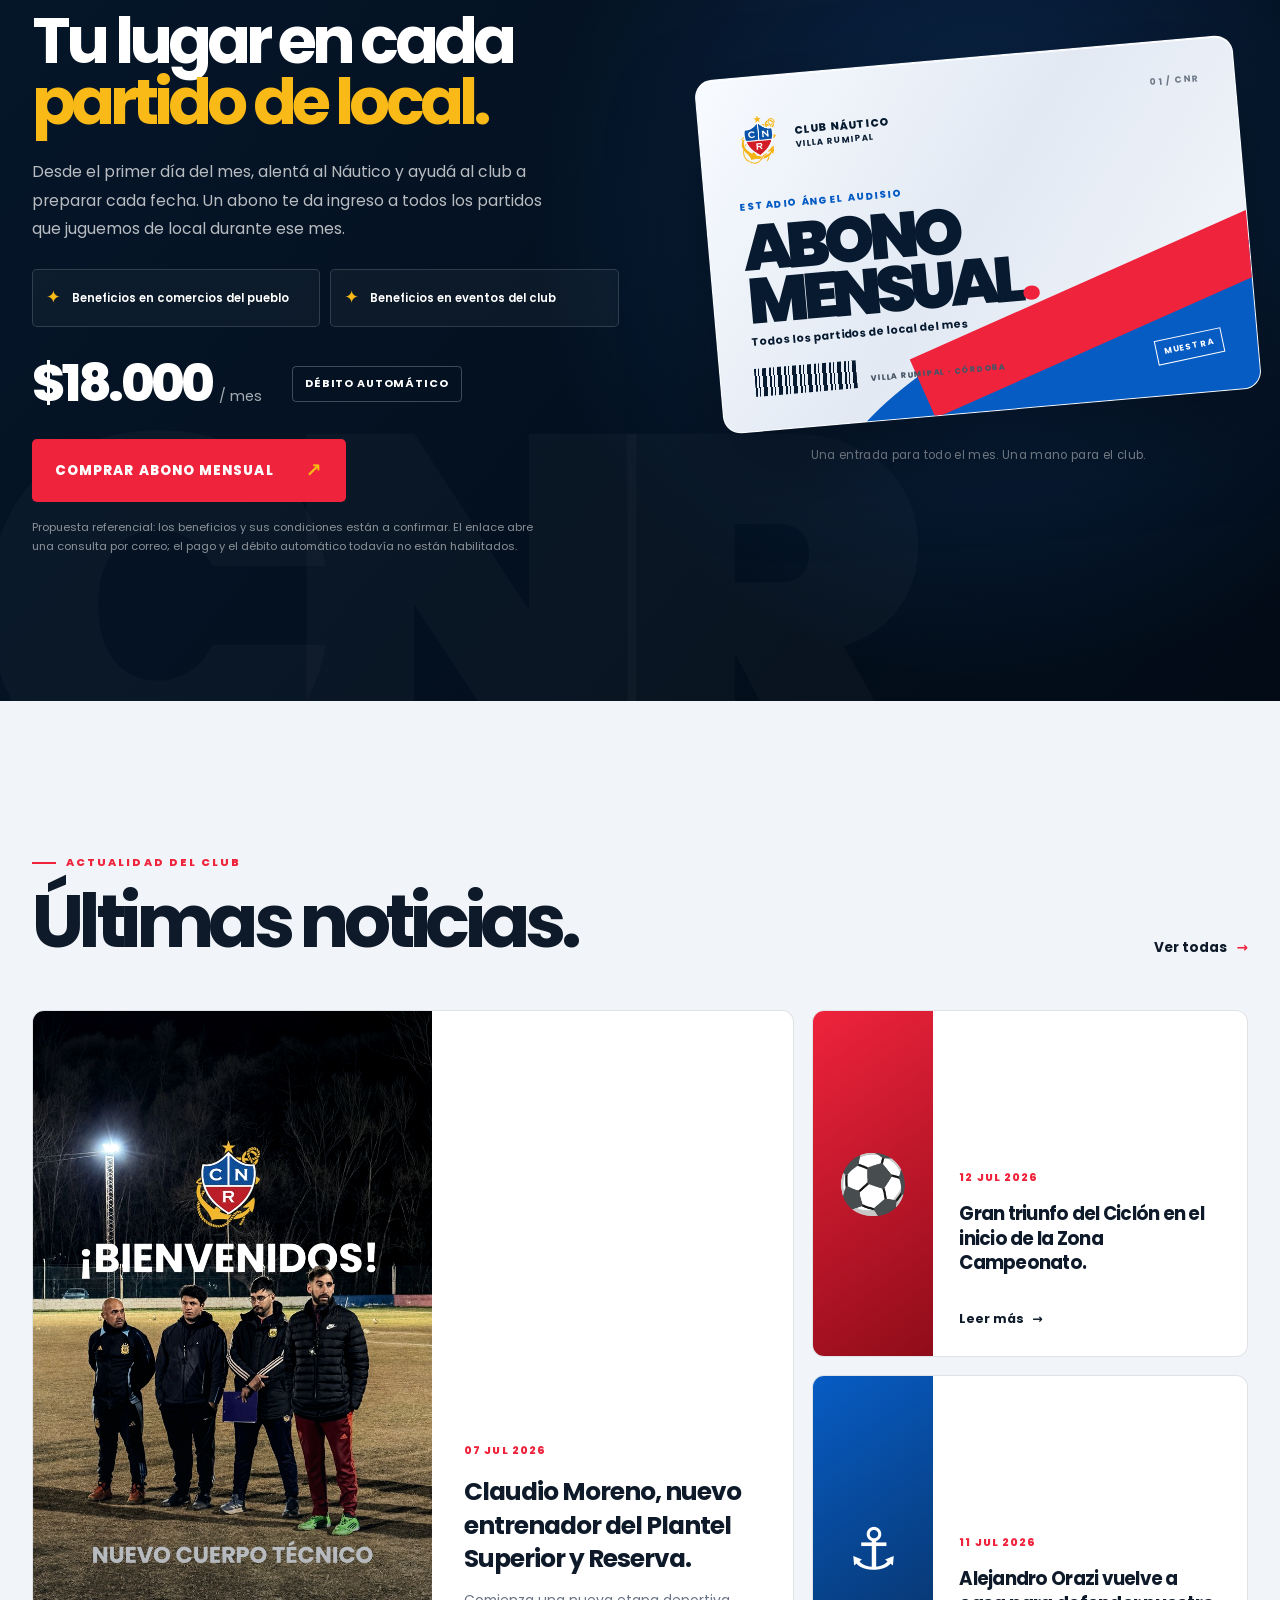
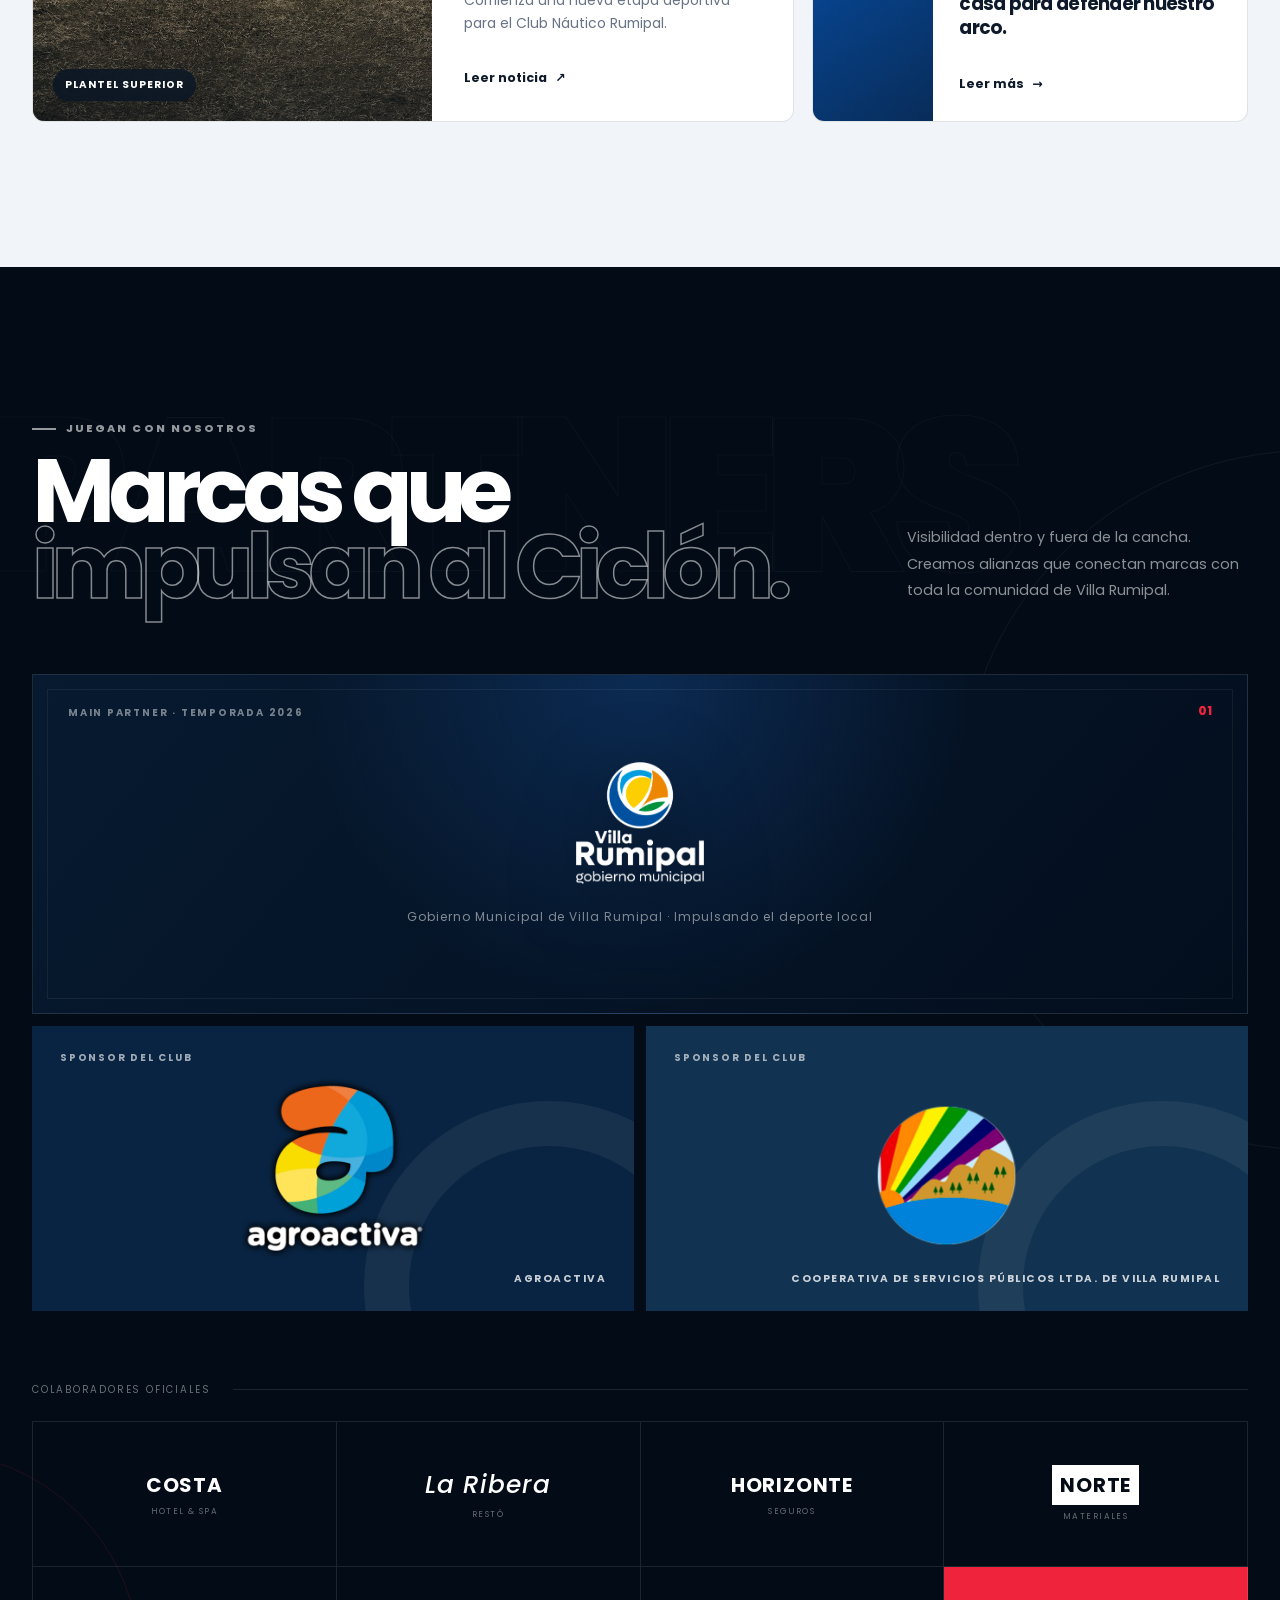
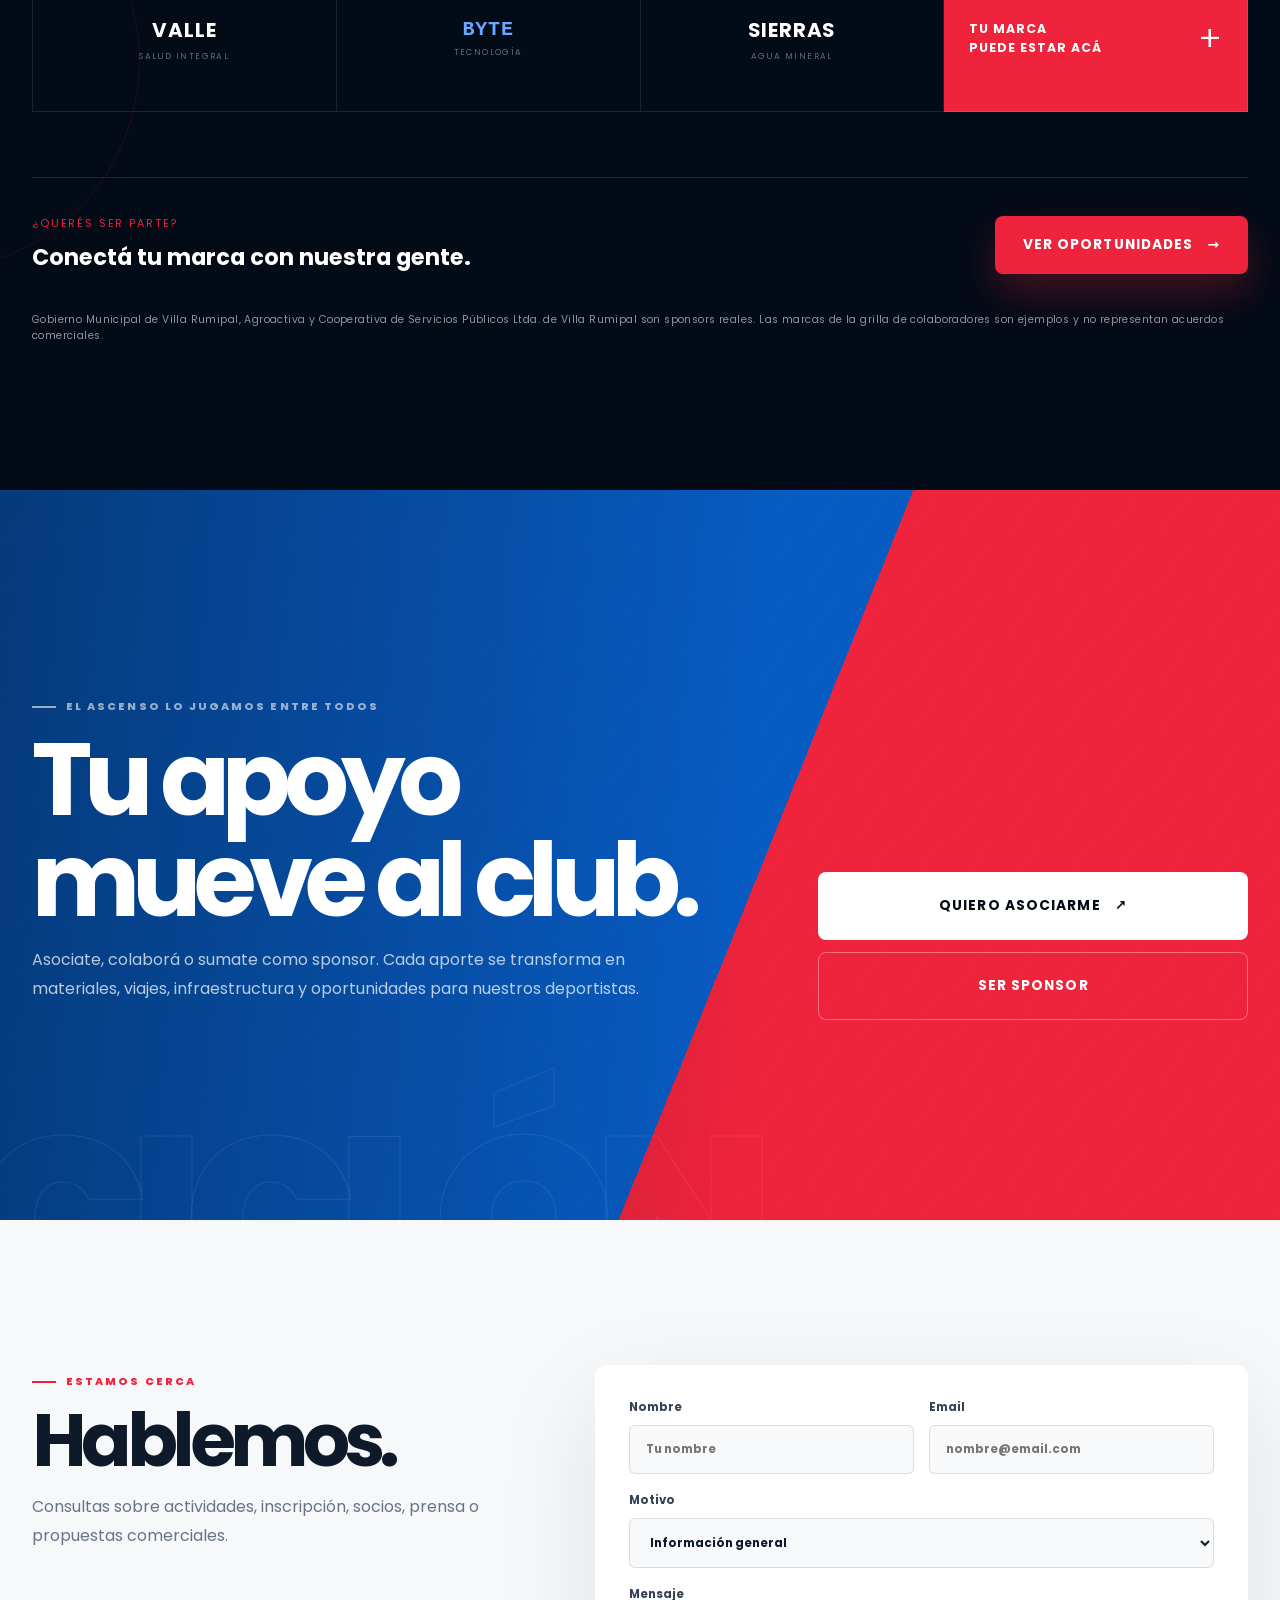
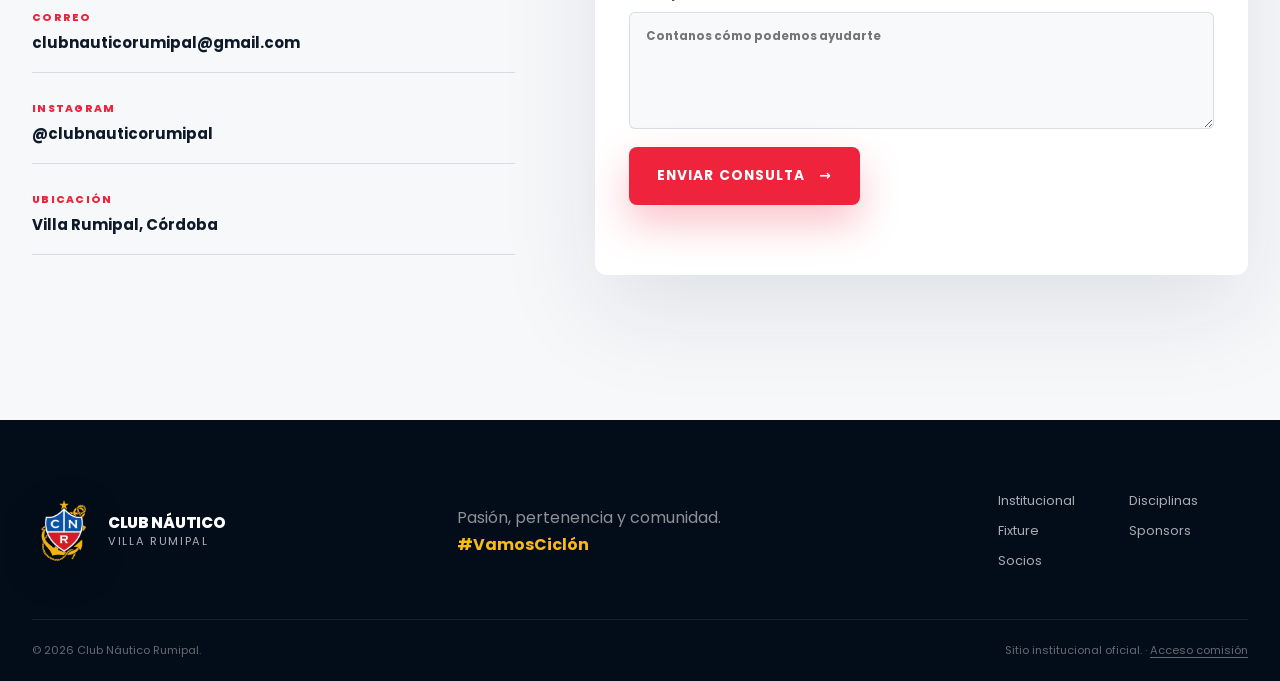
==== commit fb2d8c0c: "Sumar generador de placas para la comisión Versión web de EZpost en /comision, con acceso por clave " ====
--- a/index.html
+++ b/index.html
@@ -465,7 +465,7 @@
     </div>
     <div class="container footer-bottom">
       <span>© <span id="year"></span> Club Náutico Rumipal.</span>
-      <span>Sitio institucional oficial.</span>
+      <span>Sitio institucional oficial. · <a class="footer-admin" href="comision/">Acceso comisión</a></span>
     </div>
   </footer>
 
--- a/styles.css
+++ b/styles.css
@@ -901,3 +901,7 @@
   .sponsor-cta { align-items: stretch; flex-direction: column; }
   .sponsor-cta .button { width: 100%; }
 }
+
+/* Acceso discreto al generador de placas de la comisión (/comision). */
+.footer-admin { color: inherit; text-decoration: underline; text-underline-offset: 3px; }
+.footer-admin:hover { color: white; }
